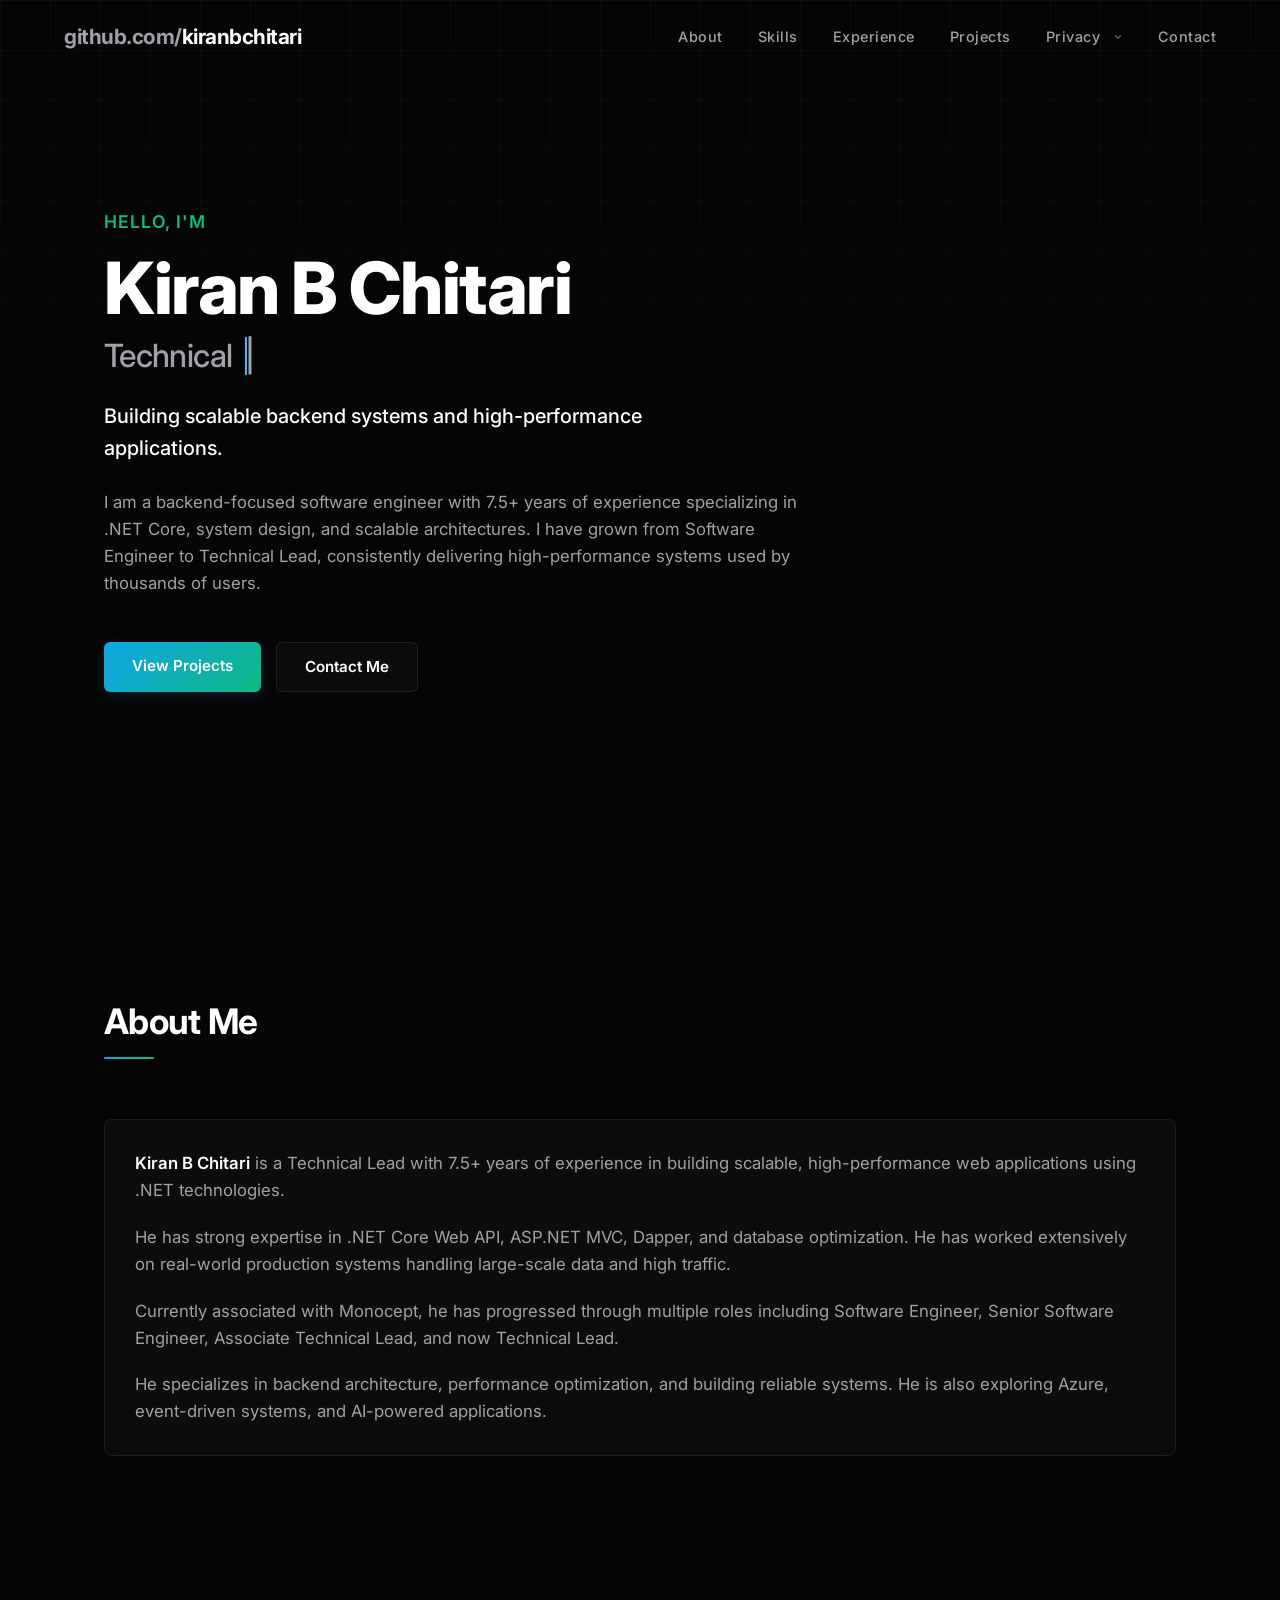
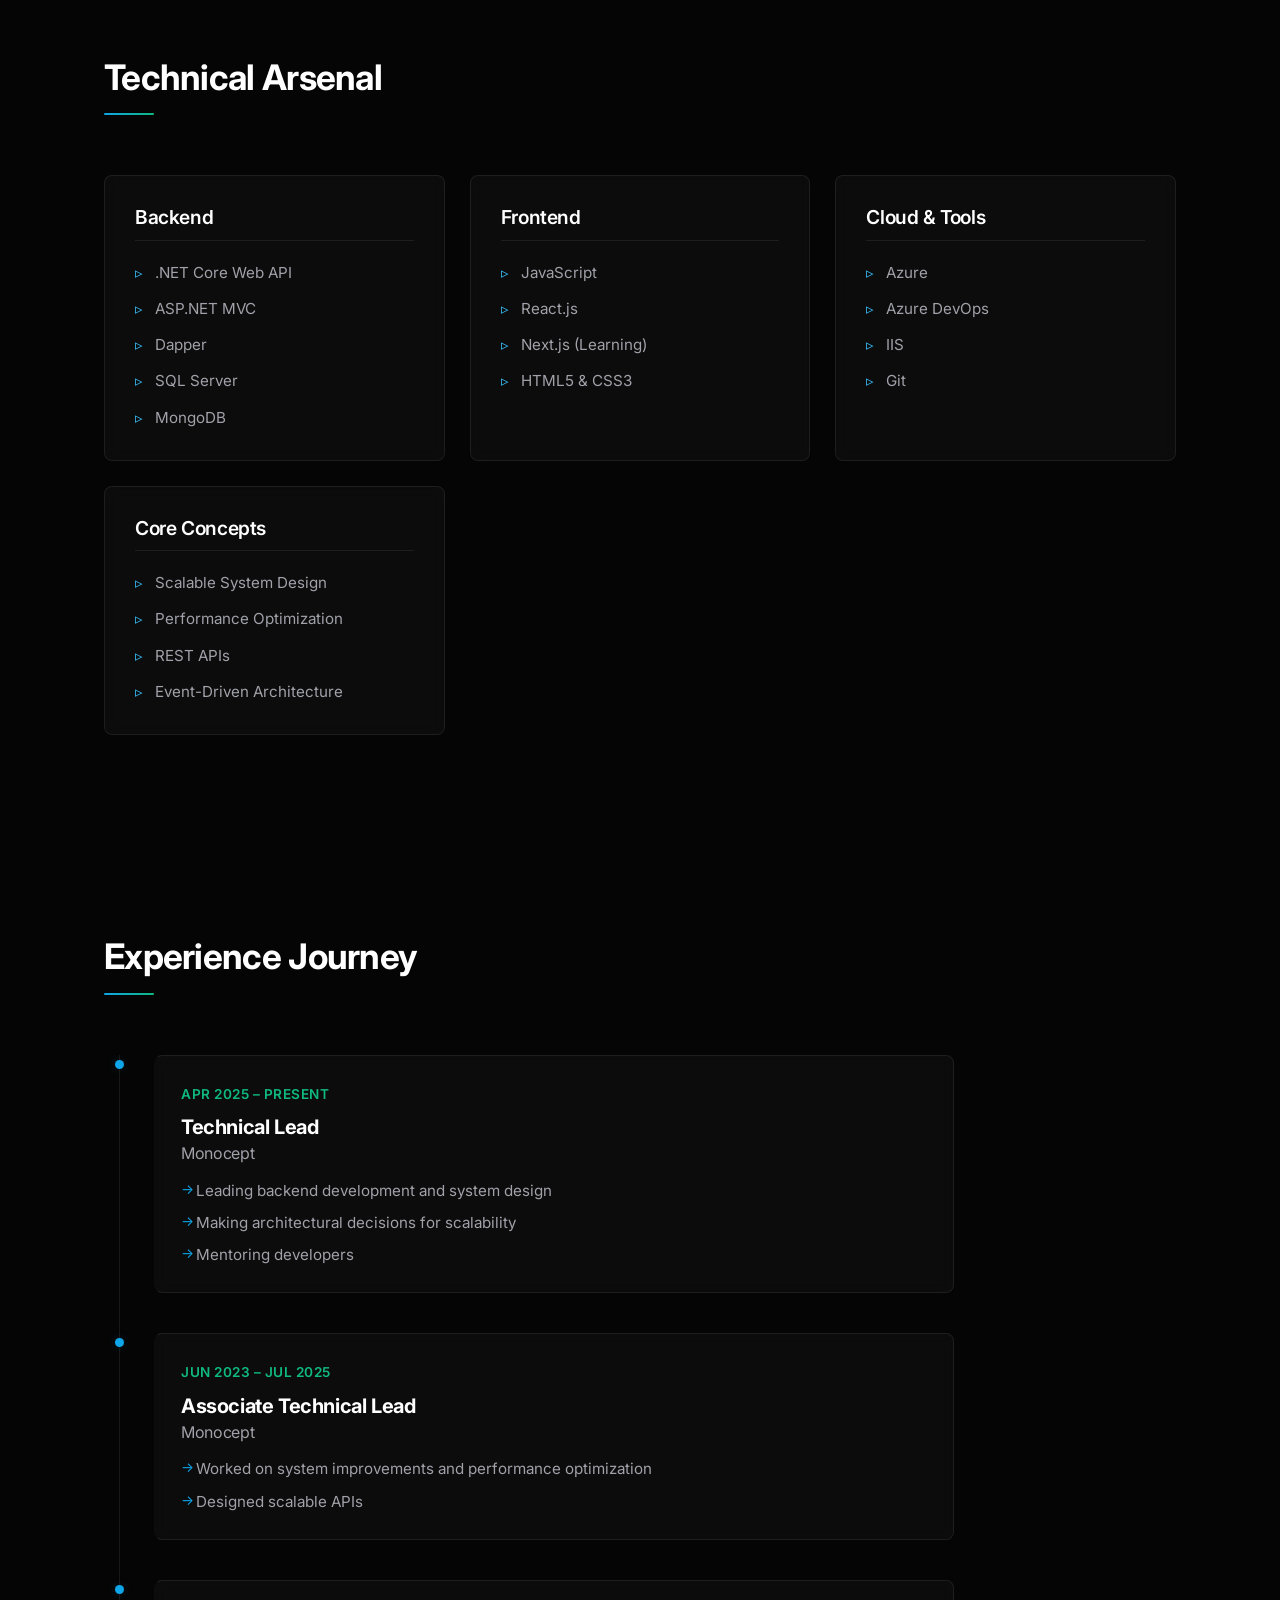
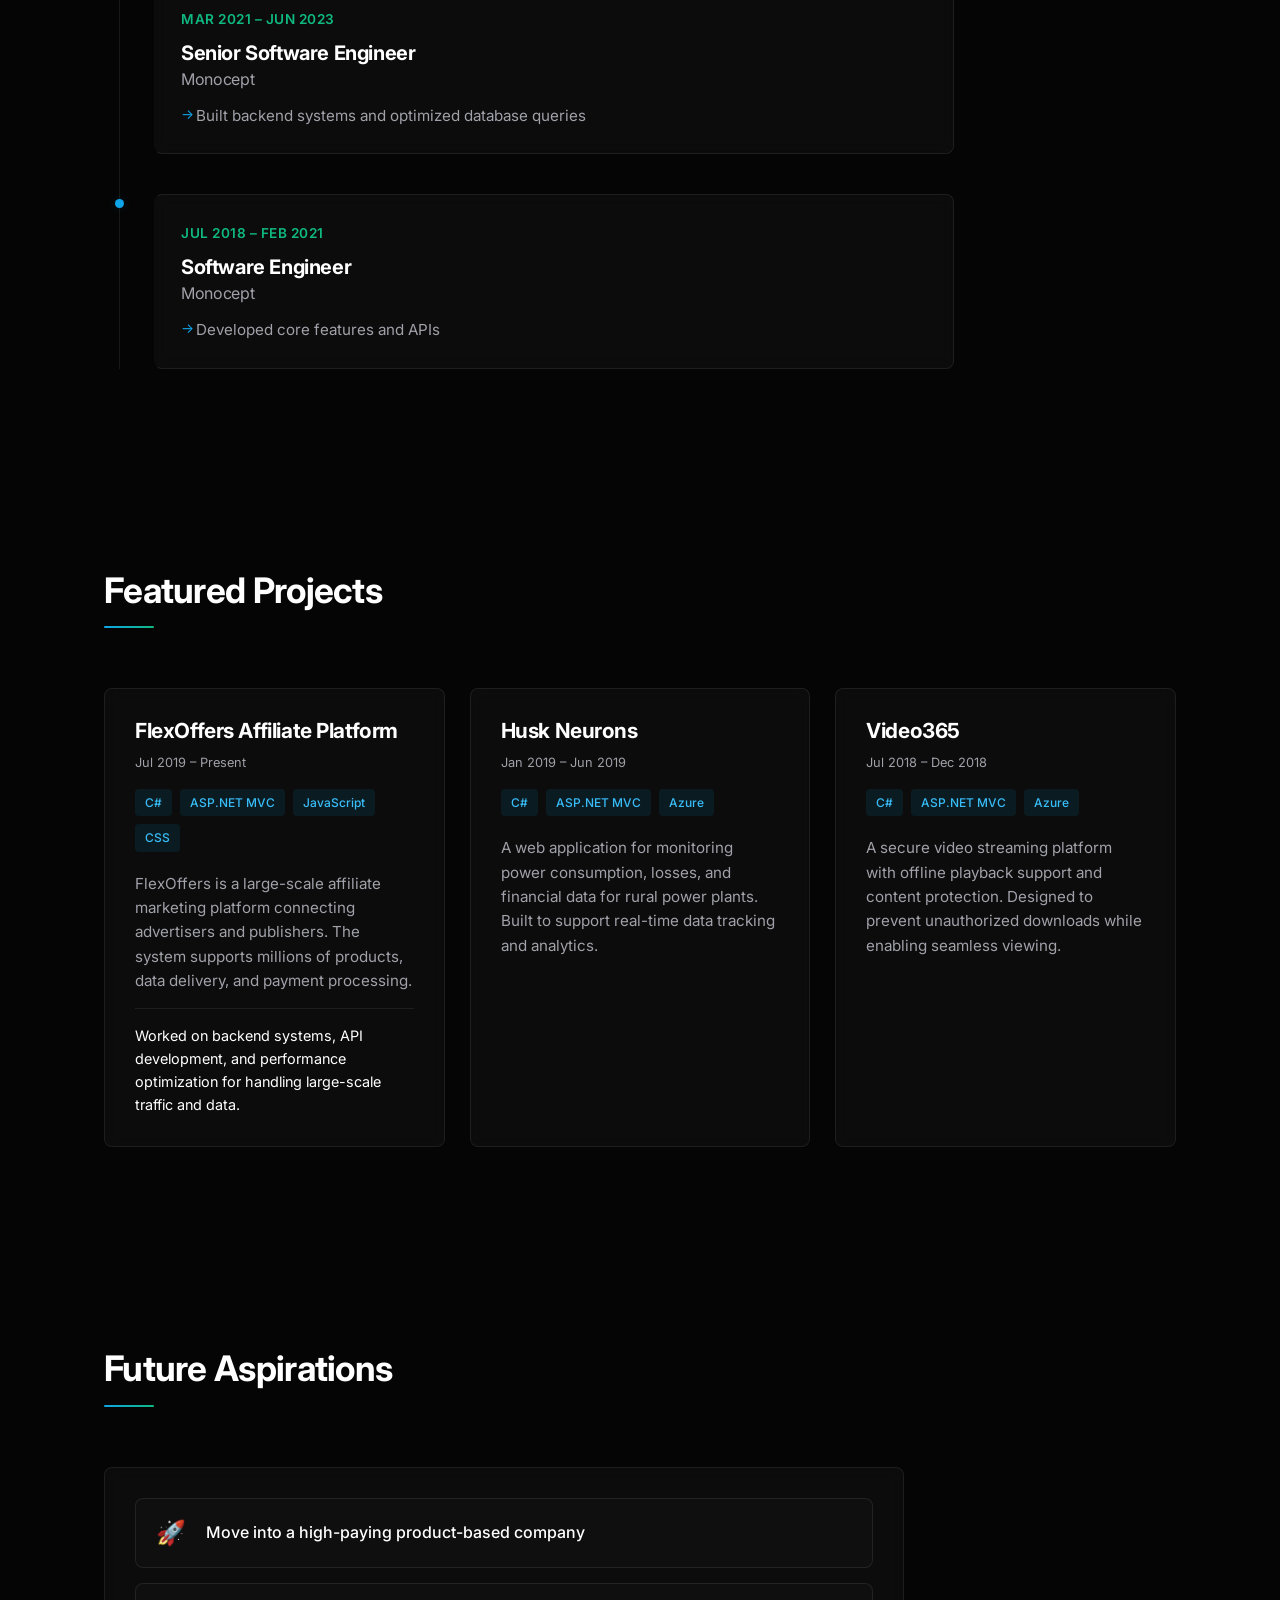
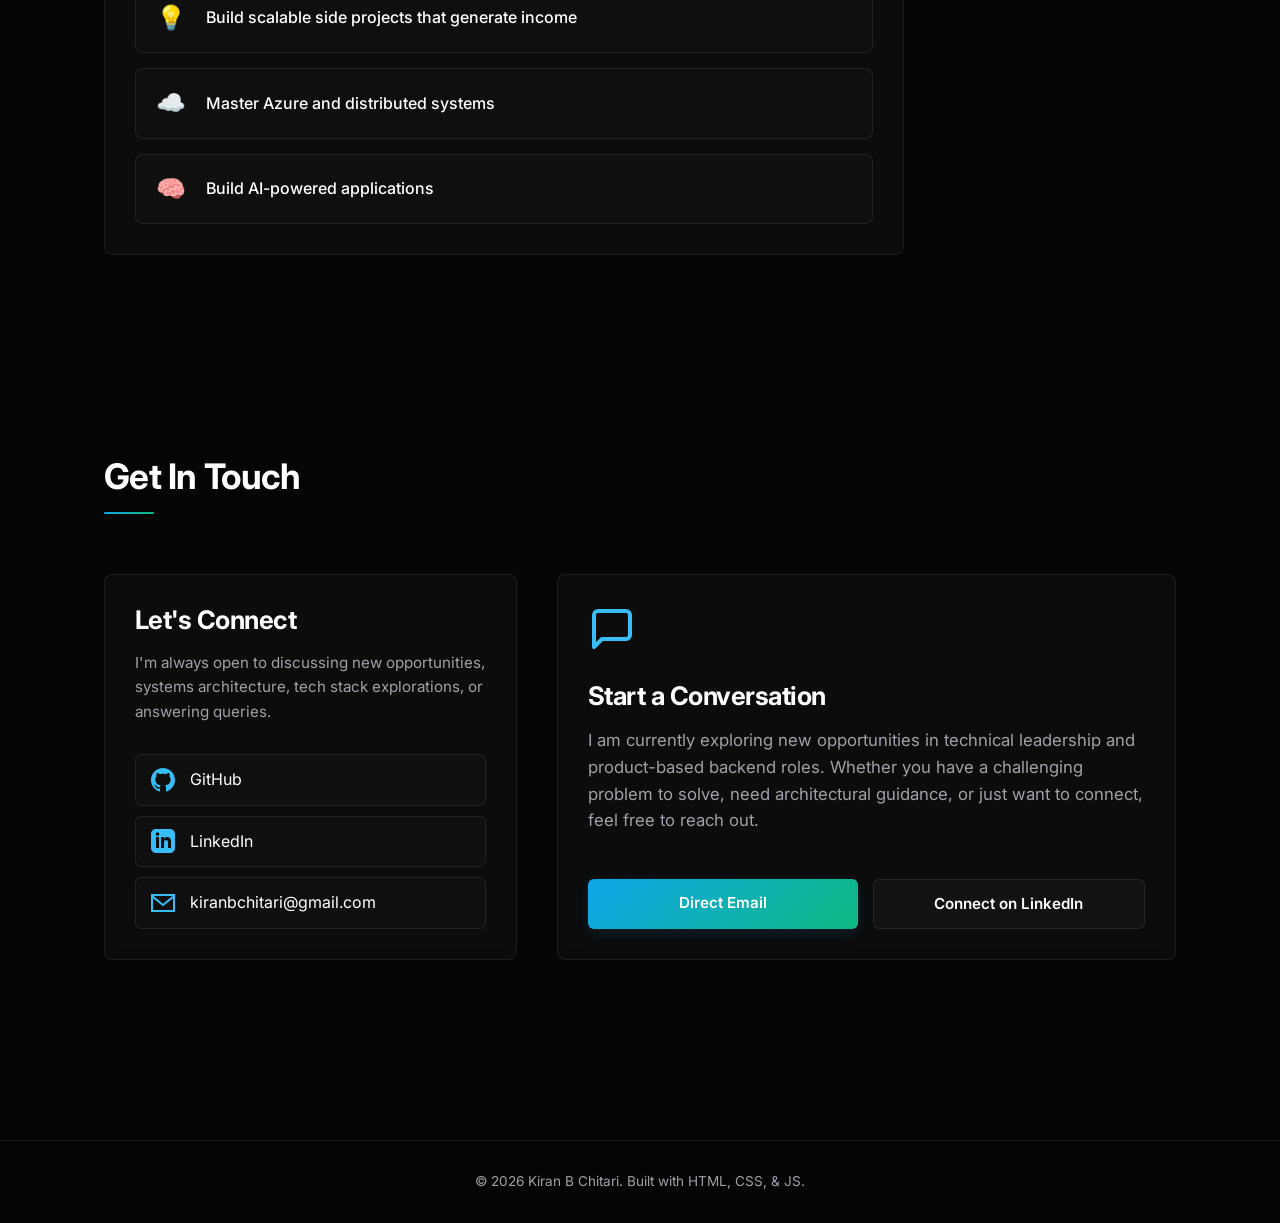
==== index.html @ c5fdee57 "Added privacy policy" ====
<!DOCTYPE html>
<html lang="en">
<head>
    <meta charset="UTF-8">
    <meta name="viewport" content="width=device-width, initial-scale=1.0">
    <meta name="google-site-verification" content="njZJ02UprIxI5Ymiq72s2wEpF8tXd9Ls8OvsTctWTGQ" />
    <title>Kiran B Chitari | Technical Lead</title>
    <meta name="description" content="Kiran B Chitari - Technical Lead & Senior .NET Backend Developer specializing in scalable systems.">
    <!-- Google Fonts -->
    <link rel="preconnect" href="https://fonts.googleapis.com">
    <link rel="preconnect" href="https://fonts.gstatic.com" crossorigin>
    <link href="https://fonts.googleapis.com/css2?family=Inter:wght@300;400;500;600;700;800&family=Poppins:wght@400;500;600;700&display=swap" rel="stylesheet">
    <!-- CSS -->
    <link rel="stylesheet" href="style.css">
</head>
<body>
    <!-- Mouse Glow -->
    <div class="cursor-glow" id="cursor-glow"></div>

    <!-- Scroll Progress Bar -->
    <div class="scroll-progress" id="scroll-progress"></div>

    <!-- Navigation -->
    <nav class="navbar" id="navbar">
        <div class="nav-content">
            <a href="https://github.com/kiranbchitari" target="_blank" rel="noopener noreferrer" class="logo">github.com/<span>kiranbchitari</span></a>
            <ul class="nav-links">
                <li><a href="#about" class="nav-link">About</a></li>
                <li><a href="#skills" class="nav-link">Skills</a></li>
                <li><a href="#experience" class="nav-link">Experience</a></li>
                <li><a href="#projects" class="nav-link">Projects</a></li>
                <li class="dropdown">
                    <a href="#" class="nav-link dropdown-toggle">Privacy 
                        <svg class="dropdown-icon" viewBox="0 0 24 24" fill="none" stroke="currentColor" stroke-width="3" stroke-linecap="round" stroke-linejoin="round">
                            <polyline points="6 9 12 15 18 9"></polyline>
                        </svg>
                    </a>
                    <ul class="dropdown-menu">
                        <li><a href="privacy/kannada-abhyasa.html" class="nav-link">Kannada Abhyasa</a></li>
                    </ul>
                </li>
                <li><a href="#contact" class="nav-link">Contact</a></li>
            </ul>
            <div class="mobile-menu-btn" id="mobile-menu-btn">
                <span></span>
                <span></span>
                <span></span>
            </div>
        </div>
    </nav>

    <main>
        <!-- Hero Section -->
        <section id="hero" class="hero section">
            
            <div class="hero-content reveal">
                <p class="greeting">Hello, I'm</p>
                <h1 class="name">Kiran B Chitari</h1>
                <h2 class="role">
                    <span class="typing-text" id="typing-text"></span><span class="cursor">|</span>
                </h2>
                <p class="tagline">Building scalable backend systems and high-performance applications.</p>
                
                <p class="intro-description">
                    I am a backend-focused software engineer with 7.5+ years of experience specializing in .NET Core, system design, and scalable architectures. I have grown from Software Engineer to Technical Lead, consistently delivering high-performance systems used by thousands of users.
                </p>

                <div class="hero-cta">
                    <a href="#projects" class="btn btn-primary">View Projects</a>
                    <a href="#contact" class="btn btn-secondary">Contact Me</a>
                </div>
            </div>
        </section>

        <!-- About Section -->
        <section id="about" class="about section">
            <div class="section-header reveal">
                <h2>About Me</h2>
                <div class="heading-line"></div>
            </div>
            
            <div class="about-content reveal-delay glass-card">
                <p>
                    <strong>Kiran B Chitari</strong> is a Technical Lead with 7.5+ years of experience in building scalable, high-performance web applications using .NET technologies.
                </p>
                <p>
                    He has strong expertise in .NET Core Web API, ASP.NET MVC, Dapper, and database optimization. He has worked extensively on real-world production systems handling large-scale data and high traffic.
                </p>
                <p>
                    Currently associated with Monocept, he has progressed through multiple roles including Software Engineer, Senior Software Engineer, Associate Technical Lead, and now Technical Lead.
                </p>
                <p>
                    He specializes in backend architecture, performance optimization, and building reliable systems. He is also exploring Azure, event-driven systems, and AI-powered applications.
                </p>
            </div>
        </section>

        <!-- Skills Section -->
        <section id="skills" class="skills section">
            <div class="section-header reveal">
                <h2>Technical Arsenal</h2>
                <div class="heading-line"></div>
            </div>

            <div class="skills-grid">
                <div class="skill-category reveal-delay glass-card">
                    <h3>Backend</h3>
                    <ul class="skill-list">
                        <li>.NET Core Web API</li>
                        <li>ASP.NET MVC</li>
                        <li>Dapper</li>
                        <li>SQL Server</li>
                        <li>MongoDB</li>
                    </ul>
                </div>

                <div class="skill-category reveal-delay glass-card" style="transition-delay: 0.1s">
                    <h3>Frontend</h3>
                    <ul class="skill-list">
                        <li>JavaScript</li>
                        <li>React.js</li>
                        <li>Next.js (Learning)</li>
                        <li>HTML5 & CSS3</li>
                    </ul>
                </div>

                <div class="skill-category reveal-delay glass-card" style="transition-delay: 0.2s">
                    <h3>Cloud & Tools</h3>
                    <ul class="skill-list">
                        <li>Azure</li>
                        <li>Azure DevOps</li>
                        <li>IIS</li>
                        <li>Git</li>
                    </ul>
                </div>

                <div class="skill-category reveal-delay glass-card" style="transition-delay: 0.3s">
                    <h3>Core Concepts</h3>
                    <ul class="skill-list">
                        <li>Scalable System Design</li>
                        <li>Performance Optimization</li>
                        <li>REST APIs</li>
                        <li>Event-Driven Architecture</li>
                    </ul>
                </div>
            </div>
        </section>

        <!-- Experience Section -->
        <section id="experience" class="experience section">
            <div class="section-header reveal">
                <h2>Experience Journey</h2>
                <div class="heading-line"></div>
            </div>

            <div class="timeline">
                <div class="timeline-item reveal">
                    <div class="timeline-dot"></div>
                    <div class="timeline-content glass-card">
                        <span class="timeline-date">Apr 2025 – Present</span>
                        <h3>Technical Lead</h3>
                        <h4>Monocept</h4>
                        <ul>
                            <li>Leading backend development and system design</li>
                            <li>Making architectural decisions for scalability</li>
                            <li>Mentoring developers</li>
                        </ul>
                    </div>
                </div>

                <div class="timeline-item reveal">
                    <div class="timeline-dot"></div>
                    <div class="timeline-content glass-card">
                        <span class="timeline-date">Jun 2023 – Jul 2025</span>
                        <h3>Associate Technical Lead</h3>
                        <h4>Monocept</h4>
                        <ul>
                            <li>Worked on system improvements and performance optimization</li>
                            <li>Designed scalable APIs</li>
                        </ul>
                    </div>
                </div>

                <div class="timeline-item reveal">
                    <div class="timeline-dot"></div>
                    <div class="timeline-content glass-card">
                        <span class="timeline-date">Mar 2021 – Jun 2023</span>
                        <h3>Senior Software Engineer</h3>
                        <h4>Monocept</h4>
                        <ul>
                            <li>Built backend systems and optimized database queries</li>
                        </ul>
                    </div>
                </div>

                <div class="timeline-item reveal">
                    <div class="timeline-dot"></div>
                    <div class="timeline-content glass-card">
                        <span class="timeline-date">Jul 2018 – Feb 2021</span>
                        <h3>Software Engineer</h3>
                        <h4>Monocept</h4>
                        <ul>
                            <li>Developed core features and APIs</li>
                        </ul>
                    </div>
                </div>
            </div>
        </section>

        <!-- Projects Section -->
        <section id="projects" class="projects section">
            <div class="section-header reveal">
                <h2>Featured Projects</h2>
                <div class="heading-line"></div>
            </div>

            <div class="projects-grid">
                <div class="project-card reveal tilt-card glass-card">
                    <div class="project-content">
                        <div class="project-header">
                            <h3>FlexOffers Affiliate Platform</h3>
                            <span class="project-duration">Jul 2019 – Present</span>
                        </div>
                        <div class="project-tech">
                            <span>C#</span>
                            <span>ASP.NET MVC</span>
                            <span>JavaScript</span>
                            <span>CSS</span>
                        </div>
                        <p class="project-desc">
                            FlexOffers is a large-scale affiliate marketing platform connecting advertisers and publishers. The system supports millions of products, data delivery, and payment processing.
                        </p>
                        <p class="project-impact">
                            Worked on backend systems, API development, and performance optimization for handling large-scale traffic and data.
                        </p>
                    </div>
                </div>

                <div class="project-card reveal tilt-card glass-card" style="transition-delay: 0.1s">
                    <div class="project-content">
                        <div class="project-header">
                            <h3>Husk Neurons</h3>
                            <span class="project-duration">Jan 2019 – Jun 2019</span>
                        </div>
                        <div class="project-tech">
                            <span>C#</span>
                            <span>ASP.NET MVC</span>
                            <span>Azure</span>
                        </div>
                        <p class="project-desc">
                            A web application for monitoring power consumption, losses, and financial data for rural power plants. Built to support real-time data tracking and analytics.
                        </p>
                    </div>
                </div>

                <div class="project-card reveal tilt-card glass-card" style="transition-delay: 0.2s">
                    <div class="project-content">
                        <div class="project-header">
                            <h3>Video365</h3>
                            <span class="project-duration">Jul 2018 – Dec 2018</span>
                        </div>
                        <div class="project-tech">
                            <span>C#</span>
                            <span>ASP.NET MVC</span>
                            <span>Azure</span>
                        </div>
                        <p class="project-desc">
                            A secure video streaming platform with offline playback support and content protection. Designed to prevent unauthorized downloads while enabling seamless viewing.
                        </p>
                    </div>
                </div>
            </div>
        </section>

        <!-- Goals Section -->
        <section id="goals" class="goals section">
            <div class="section-header reveal">
                <h2>Future Aspirations</h2>
                <div class="heading-line"></div>
            </div>
            
            <div class="goals-content glass-card reveal">
                <ul class="goals-list">
                    <li>
                        <span class="goal-icon">🚀</span>
                        <p>Move into a high-paying product-based company</p>
                    </li>
                    <li>
                        <span class="goal-icon">💡</span>
                        <p>Build scalable side projects that generate income</p>
                    </li>
                    <li>
                        <span class="goal-icon">☁️</span>
                        <p>Master Azure and distributed systems</p>
                    </li>
                    <li>
                        <span class="goal-icon">🧠</span>
                        <p>Build AI-powered applications</p>
                    </li>
                </ul>
            </div>
        </section>

        <!-- Contact Section -->
        <section id="contact" class="contact section">
            <div class="section-header reveal">
                <h2>Get In Touch</h2>
                <div class="heading-line"></div>
            </div>

            <div class="contact-container reveal">
                <div class="contact-info glass-card">
                    <h3>Let's Connect</h3>
                    <p>I'm always open to discussing new opportunities, systems architecture, tech stack explorations, or answering queries.</p>
                    
                    <div class="social-links">
                        <a href="https://github.com/kiranbchitari" target="_blank" rel="noopener noreferrer" class="social-item">
                            <svg viewBox="0 0 24 24" fill="currentColor" width="24" height="24"><path d="M12 0c-6.626 0-12 5.373-12 12 0 5.302 3.438 9.8 8.207 11.387.599.111.793-.261.793-.577v-2.234c-3.338.726-4.033-1.416-4.033-1.416-.546-1.387-1.333-1.756-1.333-1.756-1.089-.745.083-.729.083-.729 1.205.084 1.839 1.237 1.839 1.237 1.07 1.834 2.807 1.304 3.492.997.107-.775.418-1.305.762-1.604-2.665-.305-5.467-1.334-5.467-5.931 0-1.311.469-2.381 1.236-3.221-.124-.303-.535-1.524.117-3.176 0 0 1.008-.322 3.301 1.23.957-.266 1.983-.399 3.003-.404 1.02.005 2.047.138 3.006.404 2.291-1.552 3.297-1.23 3.297-1.23.653 1.653.242 2.874.118 3.176.77.84 1.235 1.911 1.235 3.221 0 4.609-2.807 5.624-5.479 5.921.43.372.823 1.102.823 2.222v3.293c0 .319.192.694.801.576 4.765-1.589 8.199-6.086 8.199-11.386 0-6.627-5.373-12-12-12z"/></svg>
                            <span>GitHub</span>
                        </a>
                        <a href="https://www.linkedin.com/in/kiranbchitari/" target="_blank" rel="noopener noreferrer" class="social-item">
                            <svg viewBox="0 0 24 24" fill="currentColor" width="24" height="24"><path d="M19 0h-14c-2.761 0-5 2.239-5 5v14c0 2.761 2.239 5 5 5h14c2.762 0 5-2.239 5-5v-14c0-2.761-2.238-5-5-5zm-11 19h-3v-11h3v11zm-1.5-12.268c-.966 0-1.75-.79-1.75-1.764s.784-1.764 1.75-1.764 1.75.79 1.75 1.764-.783 1.764-1.75 1.764zm13.5 12.268h-3v-5.604c0-3.368-4-3.113-4 0v5.604h-3v-11h3v1.765c1.396-2.586 7-2.777 7 2.476v6.759z"/></svg>
                            <span>LinkedIn</span>
                        </a>
                        <a href="mailto:kiranbchitari@gmail.com" class="social-item">
                            <svg viewBox="0 0 24 24" fill="currentColor" width="24" height="24"><path d="M0 3v18h24v-18h-24zm21.518 2l-9.518 7.713-9.518-7.713h19.036zm-19.518 14v-11.817l10 8.104 10-8.104v11.817h-20z"/></svg>
                            <span>kiranbchitari@gmail.com</span>
                        </a>
                    </div>
                </div>

                <div class="contact-promo glass-card">
                    <div class="promo-icon">
                        <svg viewBox="0 0 24 24" fill="none" stroke="currentColor" stroke-width="2" stroke-linecap="round" stroke-linejoin="round" width="48" height="48" style="color: var(--text-accent);"><path d="M21 15a2 2 0 0 1-2 2H7l-4 4V5a2 2 0 0 1 2-2h14a2 2 0 0 1 2 2z"></path></svg>
                    </div>
                    <h3>Start a Conversation</h3>
                    <p>I am currently exploring new opportunities in technical leadership and product-based backend roles. Whether you have a challenging problem to solve, need architectural guidance, or just want to connect, feel free to reach out.</p>
                    <div class="promo-actions">
                        <a href="mailto:kiranbchitari@gmail.com" class="btn btn-primary">Direct Email</a>
                        <a href="https://www.linkedin.com/in/kiranbchitari/" target="_blank" rel="noopener noreferrer" class="btn btn-secondary">Connect on LinkedIn</a>
                    </div>
                </div>
            </div>
        </section>
    </main>

    <footer>
        <div class="footer-content">
            <p>&copy; 2026 Kiran B Chitari. Built with HTML, CSS, & JS.</p>
        </div>
    </footer>

    <!-- Scripts -->
    <script src="script.js"></script>
</body>
</html>
---- style.css ----
/* ===== CSS Variables & Fonts ===== */
:root {
    /* Sleek Tech Palette */
    --bg-dark: #050505;
    --bg-card: rgba(18, 18, 18, 0.6);
    --border-glass: rgba(255, 255, 255, 0.08);
    
    --text-primary: #ffffff;
    --text-secondary: #a1a1aa;
    --text-accent: #38bdf8; /* Sky Blue */

    --theme-cyan: #0ea5e9;
    --theme-emerald: #10b981;
    --theme-glow: rgba(14, 165, 233, 0.15);
    
    --gradient-primary: linear-gradient(135deg, var(--theme-cyan), var(--theme-emerald));
    --gradient-hover: linear-gradient(135deg, #0284c7, #059669);
    
    --transition-smooth: all 0.3s cubic-bezier(0.4, 0, 0.2, 1);
    
    --font-heading: 'Inter', sans-serif;
    --font-body: 'Inter', sans-serif;
}

/* ===== Resets & Base Styles ===== */
* {
    margin: 0;
    padding: 0;
    box-sizing: border-box;
}

html {
    scroll-behavior: smooth;
}

body {
    font-family: var(--font-body);
    background-color: var(--bg-dark);
    color: var(--text-primary);
    line-height: 1.6;
    overflow-x: hidden;
    position: relative;
}

::selection {
    background-color: rgba(14, 165, 233, 0.4);
    color: white;
}

/* Background Grid Pattern */
body::before {
    content: '';
    position: fixed;
    top: 0;
    left: 0;
    width: 100%;
    height: 100%;
    background-image: 
        linear-gradient(rgba(255, 255, 255, 0.03) 1px, transparent 1px),
        linear-gradient(90deg, rgba(255, 255, 255, 0.03) 1px, transparent 1px);
    background-size: 50px 50px;
    z-index: -1;
    pointer-events: none;
    -webkit-mask-image: linear-gradient(to bottom, black 0%, transparent 80%);
    mask-image: linear-gradient(to bottom, black 0%, transparent 80%);
}

/* Mouse Glow Effect */
.cursor-glow {
    position: fixed;
    top: 0;
    left: 0;
    width: 600px;
    height: 600px;
    border-radius: 50%;
    background: radial-gradient(circle, rgba(56, 189, 248, 0.1) 0%, rgba(139, 92, 246, 0.1) 30%, transparent 60%);
    pointer-events: none;
    z-index: 99; /* Below navbar (100) but above content to give it a neat tint */
    filter: blur(50px);
    opacity: 0;
    transition: opacity 0.5s ease;
    will-change: transform, opacity;
}

/* ===== Typography ===== */
h1, h2, h3, h4, h5, h6 {
    font-family: var(--font-heading);
    color: var(--text-primary);
    line-height: 1.2;
    letter-spacing: -0.02em;
}

p {
    color: var(--text-secondary);
}

a {
    text-decoration: none;
    color: inherit;
    transition: var(--transition-smooth);
}

/* ===== Layout Utilities ===== */
.section {
    padding: 100px 5%;
    max-width: 1200px;
    margin: 0 auto;
}

/* ===== Components ===== */

/* Scroll Progress Bar */
.scroll-progress {
    position: fixed;
    top: 0;
    left: 0;
    height: 2px;
    background: var(--gradient-primary);
    z-index: 1000;
    width: 0%;
    box-shadow: 0 0 10px var(--theme-cyan);
    transition: width 0.1s ease;
}

/* Navbar */
.navbar {
    position: fixed;
    top: 0;
    width: 100%;
    padding: 20px 5%;
    z-index: 100;
    transition: var(--transition-smooth);
    background: transparent;
}

.navbar.scrolled {
    background: rgba(5, 5, 5, 0.85);
    backdrop-filter: blur(12px);
    -webkit-backdrop-filter: blur(12px);
    border-bottom: 1px solid var(--border-glass);
    padding: 15px 5%;
}

.nav-content {
    max-width: 1200px;
    margin: 0 auto;
    display: flex;
    justify-content: space-between;
    align-items: center;
}

.logo {
    font-family: var(--font-heading);
    font-size: 1.3rem;
    font-weight: 700;
    color: var(--text-secondary);
    letter-spacing: -0.5px;
    transition: var(--transition-smooth);
}

.logo:hover {
    color: var(--text-primary);
}

.logo span {
    color: var(--text-primary);
}

.nav-links {
    display: flex;
    gap: 35px;
    list-style: none;
}

.nav-link {
    font-size: 0.9rem;
    font-weight: 500;
    color: var(--text-secondary);
    position: relative;
    letter-spacing: 0.5px;
}

.nav-link:hover, .nav-link.active {
    color: var(--text-primary);
}

/* Minimalist Nav Indicator */
.nav-link::after {
    content: '';
    position: absolute;
    bottom: -6px;
    left: 50%;
    width: 0;
    height: 2px;
    background: var(--gradient-primary);
    transition: var(--transition-smooth);
    border-radius: 2px;
    transform: translateX(-50%);
}

.nav-link:hover::after, .nav-link.active::after {
    width: 100%;
}

/* Dropdown styles */
.dropdown {
    position: relative;
    display: flex;
    align-items: center;
}

.dropdown-menu {
    position: absolute;
    top: 100%;
    left: 0;
    min-width: 200px;
    margin-top: 15px;
    padding: 15px 0;
    list-style: none;
    opacity: 0;
    visibility: hidden;
    transform: translateY(10px);
    transition: var(--transition-smooth);
    z-index: 1000;
    background: rgba(18, 18, 18, 0.95);
    backdrop-filter: blur(12px);
    -webkit-backdrop-filter: blur(12px);
    border: 1px solid var(--border-glass);
    border-radius: 8px;
    box-shadow: 0 10px 30px rgba(0,0,0,0.5);
}

/* Arrow indicator for dropdown menu */
.dropdown-menu::before {
    content: '';
    position: absolute;
    top: -6px;
    left: 30px;
    width: 10px;
    height: 10px;
    background: #121212;
    border-left: 1px solid var(--border-glass);
    border-top: 1px solid var(--border-glass);
    transform: rotate(45deg);
}

.dropdown-menu li {
    width: 100%;
}

.dropdown-menu .nav-link {
    display: block;
    padding: 10px 25px;
    font-size: 0.85rem;
    white-space: nowrap;
}

.dropdown-menu .nav-link::after {
    display: none; /* Hide the sliding indicator in dropdown items */
}

.dropdown-menu .nav-link:hover {
    color: var(--text-accent);
    background: rgba(255,255,255,0.03);
}

/* Show dropdown on hover (Desktop) */
@media (min-width: 769px) {
    .dropdown:hover > .dropdown-menu {
        opacity: 1;
        visibility: visible;
        transform: translateY(0);
    }
}

.dropdown-icon {
    margin-left: 8px;
    width: 10px;
    height: 10px;
    transition: transform 0.3s ease;
    opacity: 0.6;
}

.dropdown:hover .dropdown-icon {
    opacity: 1;
}

.dropdown.active .dropdown-icon {
    transform: rotate(180deg);
}

/* Mobile Menu Button */
.mobile-menu-btn {
    display: none;
    flex-direction: column;
    gap: 6px;
    cursor: pointer;
    z-index: 101;
}

.mobile-menu-btn span {
    width: 26px;
    height: 2px;
    background-color: var(--text-primary);
    transition: var(--transition-smooth);
}

/* Sharp Glass Card - More 'Tech' less 'Aura/Purple' */
.glass-card {
    background: var(--bg-card);
    backdrop-filter: blur(8px); /* less blur for sharper look */
    -webkit-backdrop-filter: blur(8px);
    border: 1px solid var(--border-glass);
    border-radius: 8px; /* Sharper corners */
    padding: 30px;
    transition: var(--transition-smooth);
}

.glass-card:hover {
    border-color: rgba(255, 255, 255, 0.15);
    background: rgba(25, 25, 25, 0.7);
    transform: translateY(-3px);
}

/* Buttons */
.btn {
    display: inline-block;
    padding: 12px 28px;
    border-radius: 6px; /* sharper corners */
    font-family: var(--font-heading);
    font-weight: 600;
    font-size: 0.95rem;
    cursor: pointer;
    text-align: center;
    transition: var(--transition-smooth);
}

.btn-primary {
    background: var(--gradient-primary);
    color: white;
    border: none;
    box-shadow: 0 4px 15px var(--theme-glow);
}

.btn-primary:hover {
    background: var(--gradient-hover);
    box-shadow: 0 6px 20px rgba(14, 165, 233, 0.3);
    transform: translateY(-2px);
}

.btn-secondary {
    background: rgba(255,255,255,0.03);
    color: var(--text-primary);
    border: 1px solid var(--border-glass);
}

.btn-secondary:hover {
    border-color: var(--text-accent);
    background: rgba(14, 165, 233, 0.05);
    transform: translateY(-2px);
}

/* Section Headers */
.section-header {
    margin-bottom: 60px;
    text-align: left; /* left align for a more structured tech docs feel */
}

.section-header h2 {
    font-size: 2.2rem;
    margin-bottom: 15px;
    color: var(--text-primary);
    font-weight: 700;
}

.section-header h2 span {
    color: var(--text-accent);
}

.heading-line {
    height: 2px;
    width: 50px;
    background: var(--gradient-primary);
    border-radius: 2px;
}

/* ===== Sections ===== */

/* Hero */
.hero {
    min-height: 100vh;
    display: flex;
    align-items: center;
    position: relative;
    padding-top: 100px;
}

.hero-content {
    max-width: 800px;
}

.greeting {
    color: var(--theme-emerald);
    font-family: var(--font-body);
    font-weight: 600;
    font-size: 1.1rem;
    margin-bottom: 12px;
    letter-spacing: 1px;
    text-transform: uppercase;
}

.name {
    font-size: 4.5rem;
    font-weight: 800;
    margin-bottom: 10px;
    line-height: 1.1;
    color: var(--text-primary);
}

.role {
    font-size: 2rem;
    color: var(--text-secondary);
    margin-bottom: 25px;
    font-weight: 500;
}

.cursor {
    display: inline-block;
    width: 2px;
    background-color: var(--text-accent);
    animation: blink 1s infinite;
    margin-left: 5px;
}

@keyframes blink {
    0%, 100% { opacity: 1; }
    50% { opacity: 0; }
}

.tagline {
    font-size: 1.25rem;
    color: var(--text-primary);
    margin-bottom: 25px;
    max-width: 650px;
    font-weight: 500;
}

.intro-description {
    font-size: 1.05rem;
    margin-bottom: 45px;
    max-width: 700px;
    color: var(--text-secondary);
}

.hero-cta {
    display: flex;
    gap: 15px;
}

/* About */
.about-content {
    display: flex;
    flex-direction: column;
    gap: 20px;
    font-size: 1.05rem;
}

.about-content strong {
    color: var(--text-primary);
    font-weight: 600;
}

/* Skills */
.skills-grid {
    display: grid;
    grid-template-columns: repeat(auto-fit, minmax(250px, 1fr));
    gap: 25px;
}

.skill-category h3 {
    font-size: 1.2rem;
    margin-bottom: 20px;
    color: var(--text-primary);
    border-bottom: 1px solid var(--border-glass);
    padding-bottom: 10px;
    font-weight: 600;
}

.skill-list {
    list-style: none;
    display: flex;
    flex-direction: column;
    gap: 12px;
}

.skill-list li {
    color: var(--text-secondary);
    position: relative;
    padding-left: 20px;
    font-size: 0.95rem;
}

.skill-list li::before {
    content: '▹';
    position: absolute;
    left: 0;
    top: 0;
    color: var(--text-accent);
}

/* Experience Timeline */
.timeline {
    position: relative;
    max-width: 850px;
}

.timeline::before {
    content: '';
    position: absolute;
    left: 15px;
    top: 0;
    height: 100%;
    width: 1px; /* Thinner line */
    background: var(--border-glass);
}

.timeline-item {
    position: relative;
    padding-left: 50px;
    margin-bottom: 40px;
}

.timeline-item:last-child {
    margin-bottom: 0;
}

.timeline-dot {
    position: absolute;
    left: 11px;
    top: 5px;
    width: 9px; /* Smaller, sharper dots */
    height: 9px;
    border-radius: 50%;
    background: var(--theme-cyan);
    box-shadow: 0 0 10px var(--theme-glow);
    z-index: 1;
}

.timeline-content {
    padding: 25px;
    border-left: 2px solid transparent;
}

.timeline-item:hover .timeline-content {
    border-left-color: var(--theme-emerald);
}

.timeline-date {
    display: inline-block;
    color: var(--theme-emerald);
    font-family: var(--font-heading);
    font-size: 0.85rem;
    font-weight: 600;
    margin-bottom: 10px;
    letter-spacing: 0.5px;
    text-transform: uppercase;
}

.timeline-content h3 {
    font-size: 1.25rem;
    margin-bottom: 5px;
    color: var(--text-primary);
}

.timeline-content h4 {
    color: var(--text-secondary);
    font-weight: 400;
    margin-bottom: 15px;
    font-size: 1rem;
}

.timeline-content ul {
    list-style: none;
    display: flex;
    flex-direction: column;
    gap: 8px;
}

.timeline-content li {
    position: relative;
    padding-left: 15px;
    font-size: 0.95rem;
    color: var(--text-secondary);
}

.timeline-content li::before {
    content: '→';
    position: absolute;
    left: 0;
    color: var(--theme-cyan);
    font-size: 0.9em;
}

/* Projects */
.projects-grid {
    display: grid;
    grid-template-columns: repeat(auto-fit, minmax(320px, 1fr));
    gap: 25px;
}

.project-card {
    height: 100%;
    display: flex;
    flex-direction: column;
}

.project-content {
    display: flex;
    flex-direction: column;
    height: 100%;
}

.project-header {
    margin-bottom: 15px;
}

.project-header h3 {
    font-size: 1.3rem;
    margin-bottom: 5px;
    color: var(--text-primary);
}

.project-duration {
    font-size: 0.8rem;
    color: var(--text-secondary);
    font-family: var(--font-heading);
}

.project-tech {
    display: flex;
    flex-wrap: wrap;
    gap: 8px;
    margin-bottom: 20px;
}

.project-tech span {
    font-size: 0.75rem;
    font-family: var(--font-heading);
    background: rgba(14, 165, 233, 0.1);
    padding: 4px 10px;
    border-radius: 4px; /* sharp */
    color: var(--text-accent);
    font-weight: 500;
}

.project-desc {
    margin-bottom: 15px;
    flex-grow: 1;
    font-size: 0.95rem;
}

.project-impact {
    font-size: 0.9rem;
    color: var(--text-primary);
    border-top: 1px solid var(--border-glass);
    padding-top: 15px;
}

/* Tilt Effect Class */
.tilt-card {
    transform-style: preserve-3d;
    transform: perspective(1000px);
}

/* Goals */
.goals-content {
    max-width: 800px;
}

.goals-list {
    list-style: none;
    display: flex;
    flex-direction: column;
    gap: 15px;
}

.goals-list li {
    display: flex;
    align-items: center;
    gap: 20px;
    padding: 15px 20px;
    background: rgba(255, 255, 255, 0.02);
    border-radius: 8px;
    border: 1px solid var(--border-glass);
    transition: var(--transition-smooth);
}

.goals-list li:hover {
    border-color: rgba(255,255,255,0.15);
    background: rgba(255, 255, 255, 0.04);
}

.goal-icon {
    font-size: 1.5rem;
    display: flex;
    align-items: center;
    justify-content: center;
}

.goals-list p {
    color: var(--text-primary);
    font-weight: 500;
    font-size: 1rem;
}

/* Contact */
.contact-container {
    display: grid;
    grid-template-columns: 1fr 1.5fr;
    gap: 40px;
}

.contact-info h3 {
    font-size: 1.6rem;
    margin-bottom: 15px;
    color: var(--text-primary);
}

.contact-info p {
    margin-bottom: 30px;
    font-size: 0.95rem;
}

.social-links {
    display: flex;
    flex-direction: column;
    gap: 10px;
}

.social-item {
    display: flex;
    align-items: center;
    gap: 15px;
    padding: 12px 15px;
    background: rgba(255, 255, 255, 0.02);
    border-radius: 6px;
    transition: var(--transition-smooth);
    border: 1px solid var(--border-glass);
}

a.social-item:hover {
    background: rgba(255, 255, 255, 0.05);
    border-color: rgba(255,255,255,0.2);
    color: var(--text-primary);
}

.social-item svg {
    color: var(--text-accent);
}

/* Promo Card styling (moved from inline) */
.contact-promo {
    display: flex;
    flex-direction: column;
    justify-content: center;
}

.promo-icon {
    margin-bottom: 20px;
}

.contact-promo h3 {
    font-size: 1.6rem;
    margin-bottom: 15px;
    color: var(--text-primary);
}

.contact-promo p {
    margin-bottom: 30px;
    font-size: 1.05rem;
    color: var(--text-secondary);
}

.promo-actions {
    display: flex;
    gap: 15px;
    flex-wrap: wrap;
    margin-top: auto;
}

.promo-actions .btn {
    flex: 1;
    min-width: 200px;
}

/* Footer */
footer {
    text-align: center;
    padding: 30px 5%;
    border-top: 1px solid var(--border-glass);
    margin-top: 80px;
}

footer p {
    font-size: 0.85rem;
    color: var(--text-secondary);
}

/* ===== Animations (Scroll Reveal) ===== */
.reveal {
    opacity: 0;
    transform: translateY(20px);
    transition: all 0.6s cubic-bezier(0.5, 0, 0, 1);
}

.reveal.active {
    opacity: 1;
    transform: translateY(0);
}

/* ===== Responsive Design ===== */
@media (max-width: 992px) {
    .contact-container {
        grid-template-columns: 1fr;
    }
    
    .name {
        font-size: 3.5rem;
    }
}

@media (max-width: 768px) {
    .section {
        padding: 80px 5%;
    }

    .name {
        font-size: 2.8rem;
    }

    .role {
        font-size: 1.5rem;
    }

    .hero-cta {
        flex-direction: column;
    }

    .btn {
        width: 100%;
    }

    /* Mobile Menu */
    .mobile-menu-btn {
        display: flex;
    }

    .nav-links {
        position: absolute;
        top: 100%;
        left: 0;
        width: 100%;
        background: rgba(5, 5, 5, 0.98);
        backdrop-filter: blur(16px);
        flex-direction: column;
        align-items: center;
        padding: 30px 0;
        gap: 25px;
        clip-path: circle(0% at top right);
        transition: all 0.4s ease-in-out;
        border-bottom: 1px solid var(--border-glass);
    }

    .nav-links.active {
        clip-path: circle(150% at top right);
    }

    /* Mobile Dropdown adjustment */
    .dropdown {
        flex-direction: column;
        width: 100%;
    }

    .dropdown-menu {
        position: static;
        opacity: 1;
        visibility: visible;
        transform: none;
        background: transparent;
        border: none;
        box-shadow: none;
        padding: 0;
        max-height: 0;
        overflow: hidden;
        transition: all 0.3s ease-in-out;
        margin-top: 0;
        width: 100%;
        display: flex;
        flex-direction: column;
        align-items: center;
        border-radius: 0;
    }

    .dropdown.active .dropdown-menu {
        max-height: 500px;
        margin-top: 15px;
        padding-bottom: 10px;
    }

    .dropdown-menu::before {
        display: none;
    }

    .dropdown-menu li .nav-link {
        font-size: 0.9rem;
        padding: 5px 0;
        color: var(--text-secondary);
    }
    
    .dropdown-icon {
        margin-left: 10px;
        width: 12px;
        height: 12px;
    }
    
    .mobile-menu-btn.active span:nth-child(1) {
        transform: translateY(8px) rotate(45deg);
    }
    .mobile-menu-btn.active span:nth-child(2) {
        opacity: 0;
    }
    .mobile-menu-btn.active span:nth-child(3) {
        transform: translateY(-8px) rotate(-45deg);
    }
}

@media (max-width: 480px) {
    .name {
        font-size: 2.2rem;
    }
    
    .section-header h2 {
        font-size: 1.8rem;
    }
    
    .timeline {
        padding-left: 10px;
    }
    
    .timeline::before {
        left: 5px;
    }
    
    .timeline-dot {
        left: 0;
    }
    
    .timeline-item {
        padding-left: 25px;
    }
}
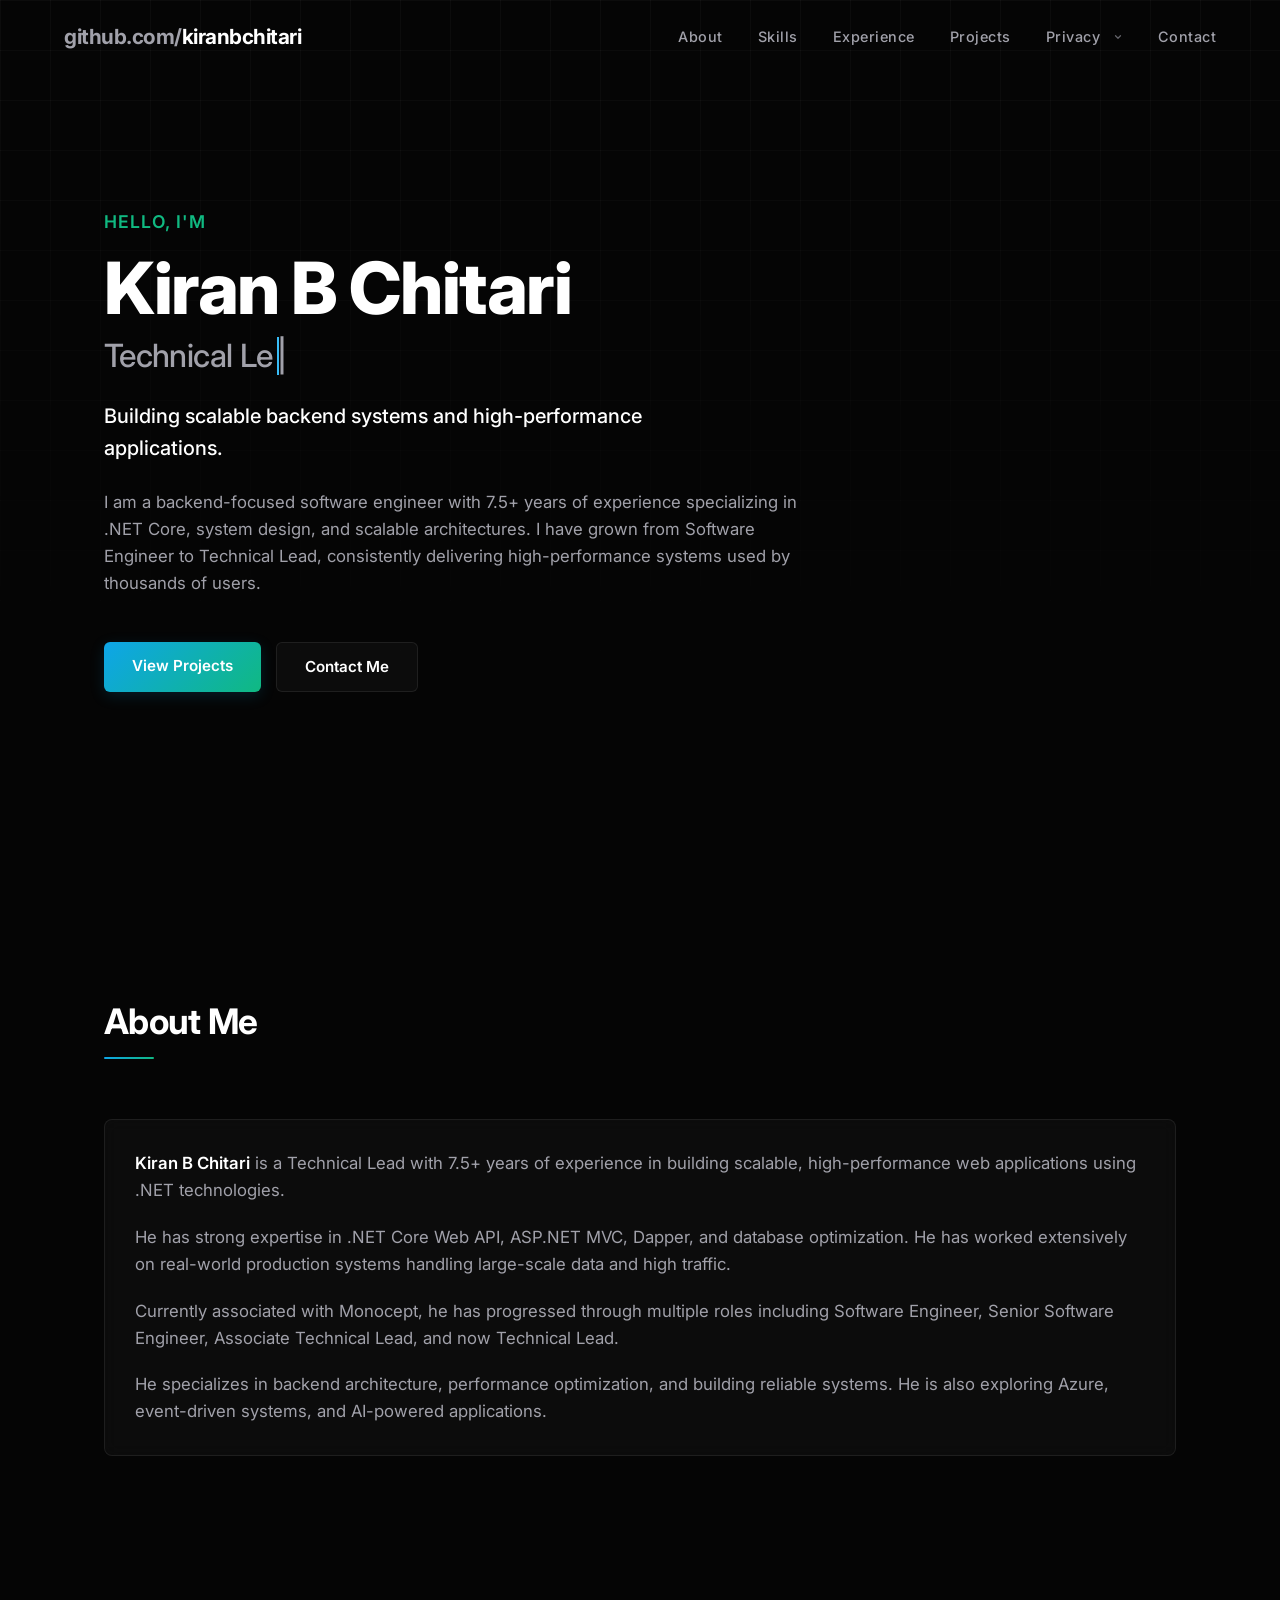
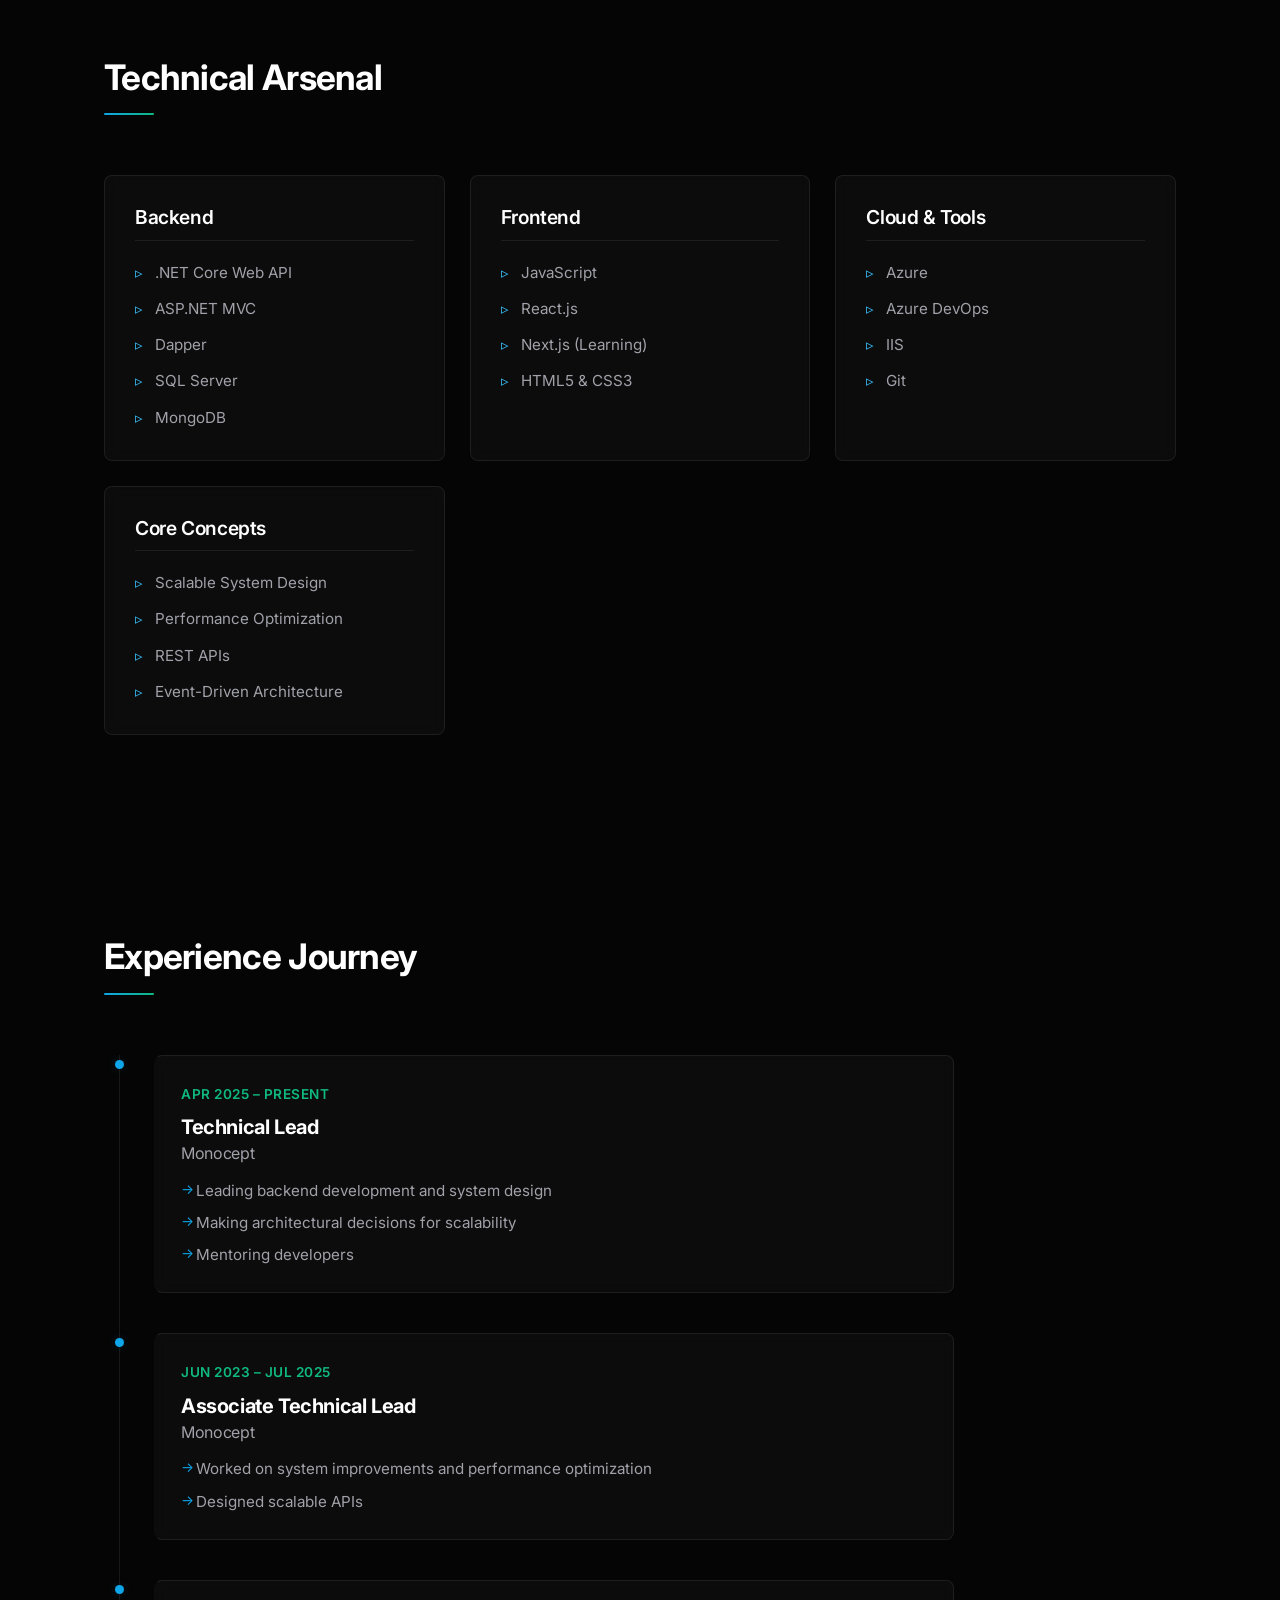
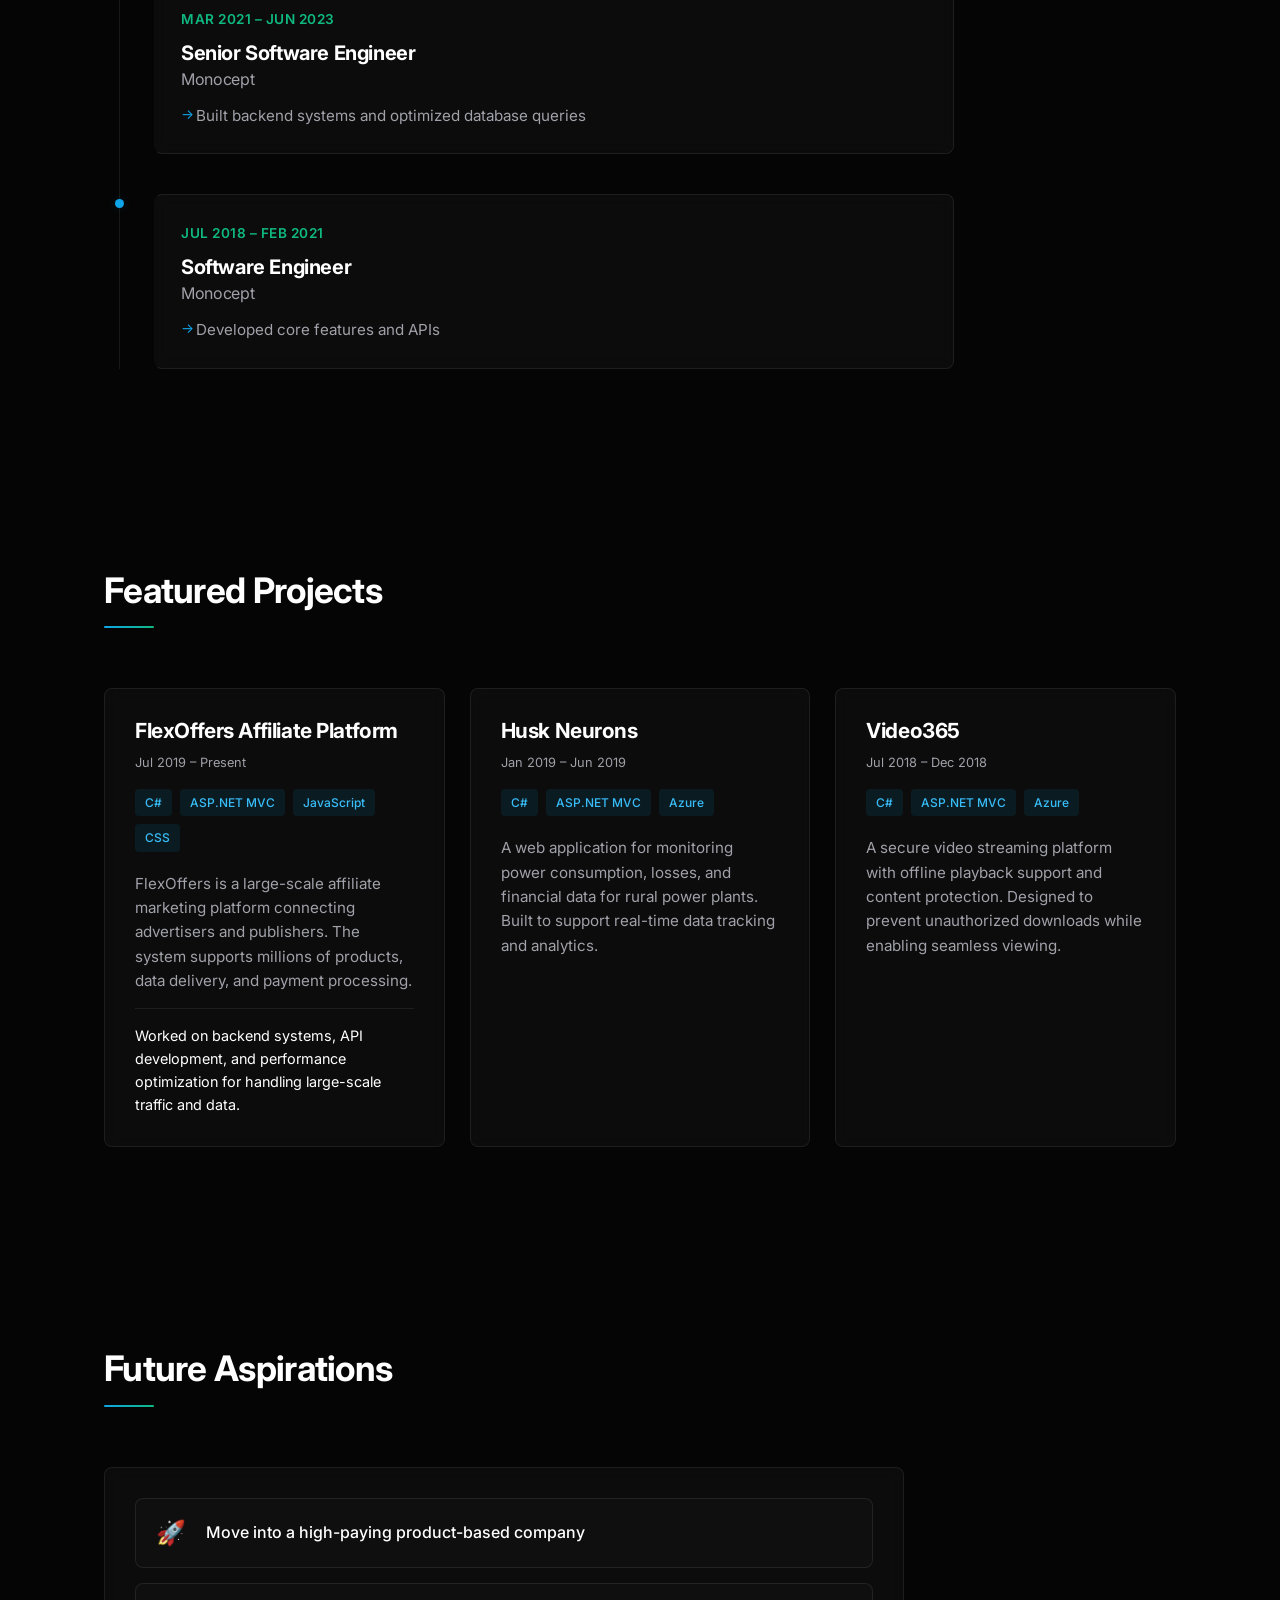
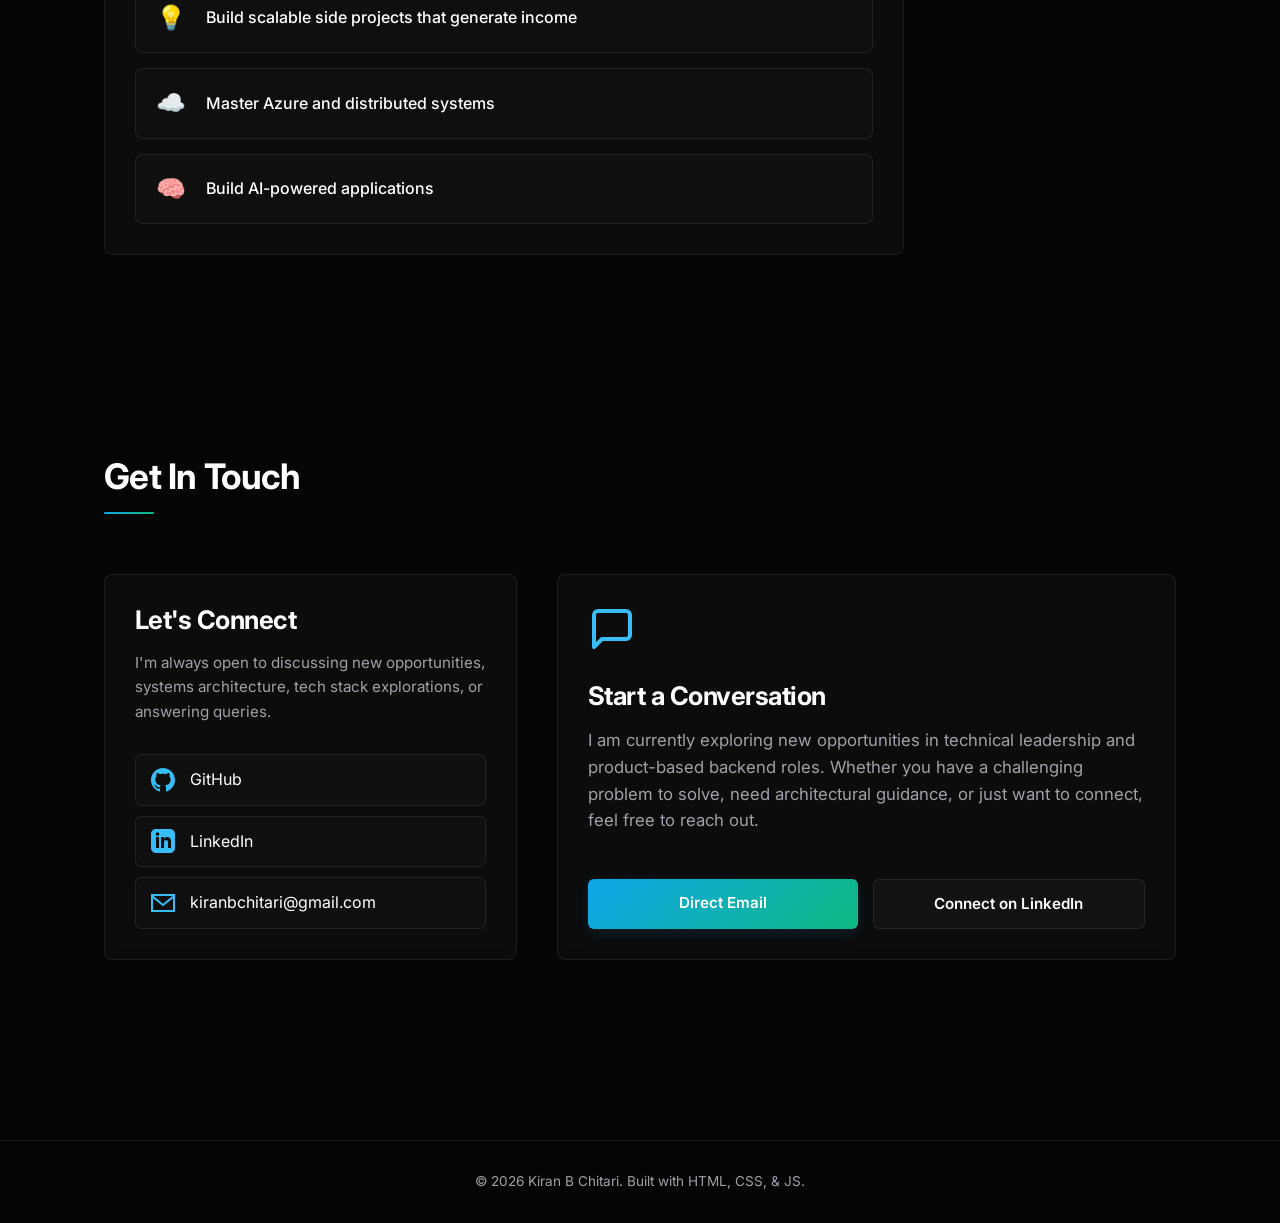
==== commit 7c702176: "Add Listiq link to dropdown menu in index.html" ====
--- a/index.html
+++ b/index.html
@@ -37,6 +37,7 @@
                     </a>
                     <ul class="dropdown-menu">
                         <li><a href="privacy/kannada-abhyasa.html" class="nav-link">Kannada Abhyasa</a></li>
+                         <li><a href="privacy/Listiq.html" class="nav-link">Listiq</a></li>
                     </ul>
                 </li>
                 <li><a href="#contact" class="nav-link">Contact</a></li>
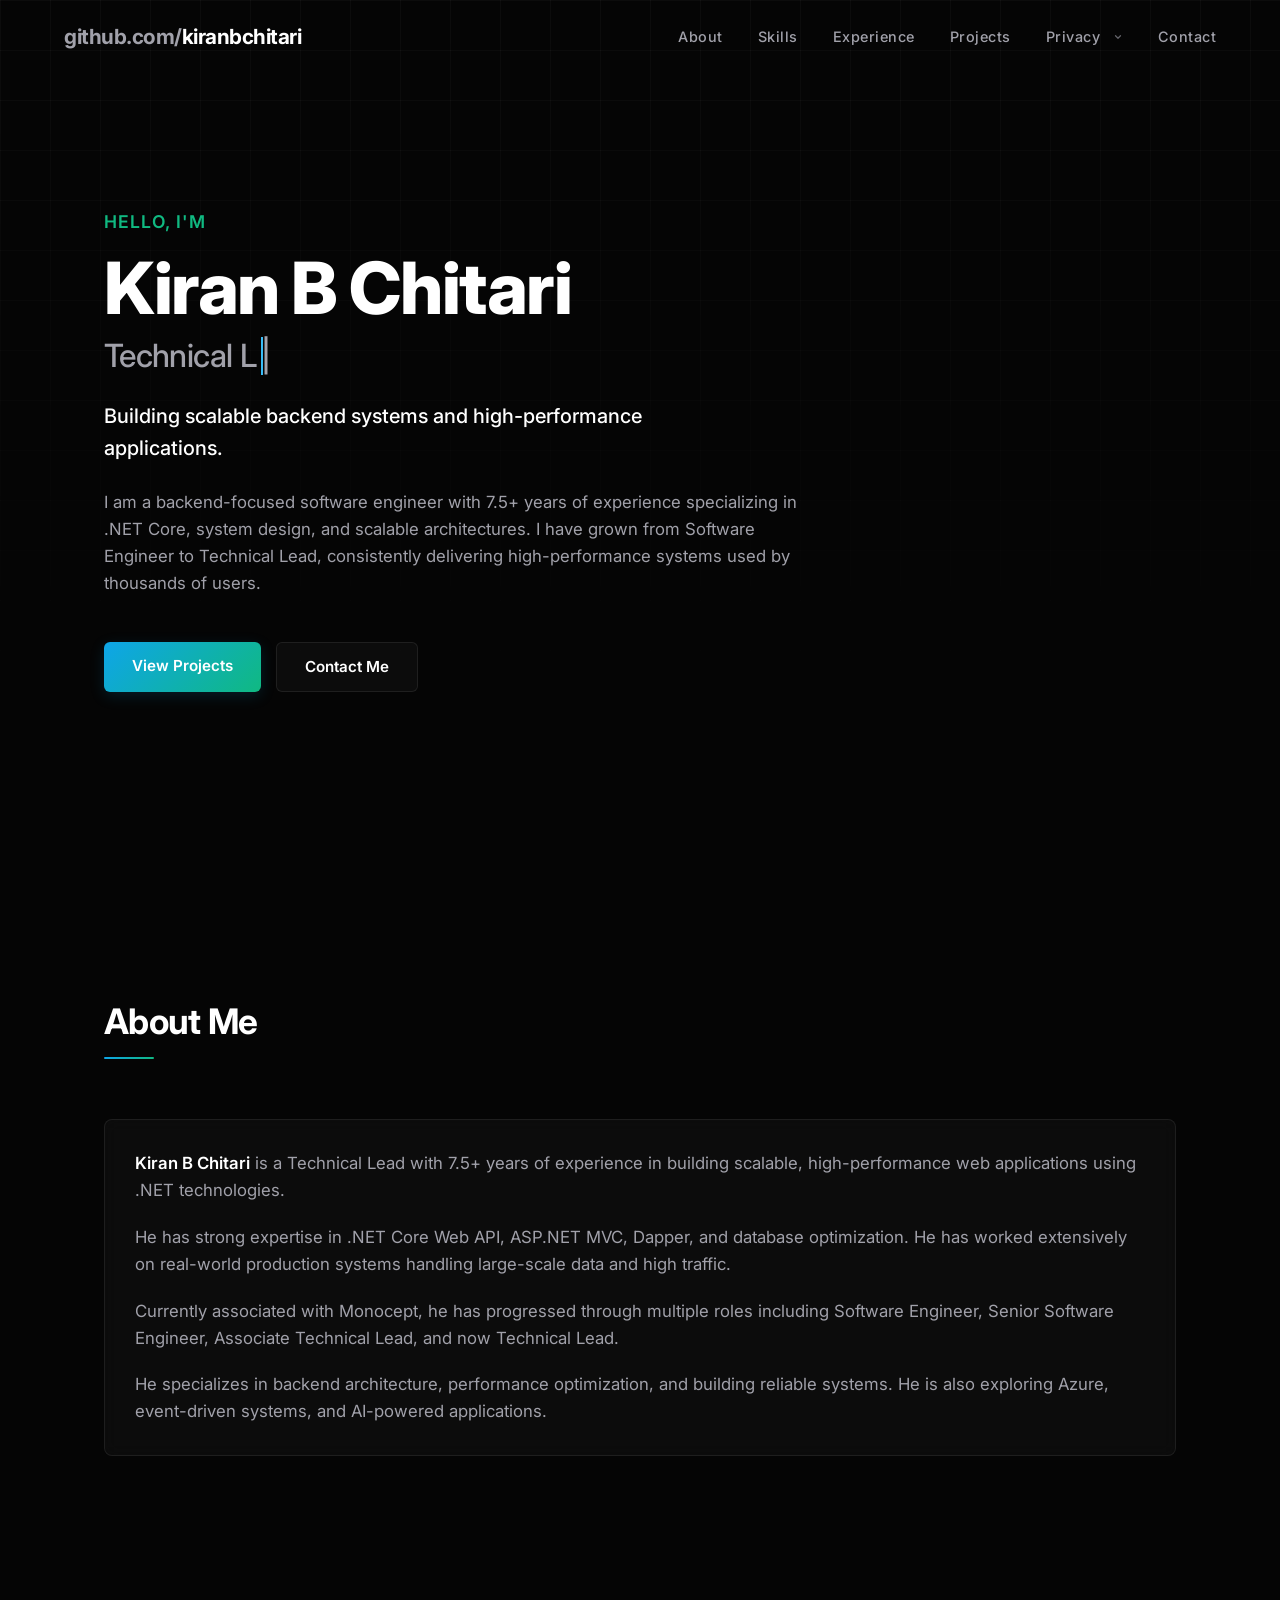
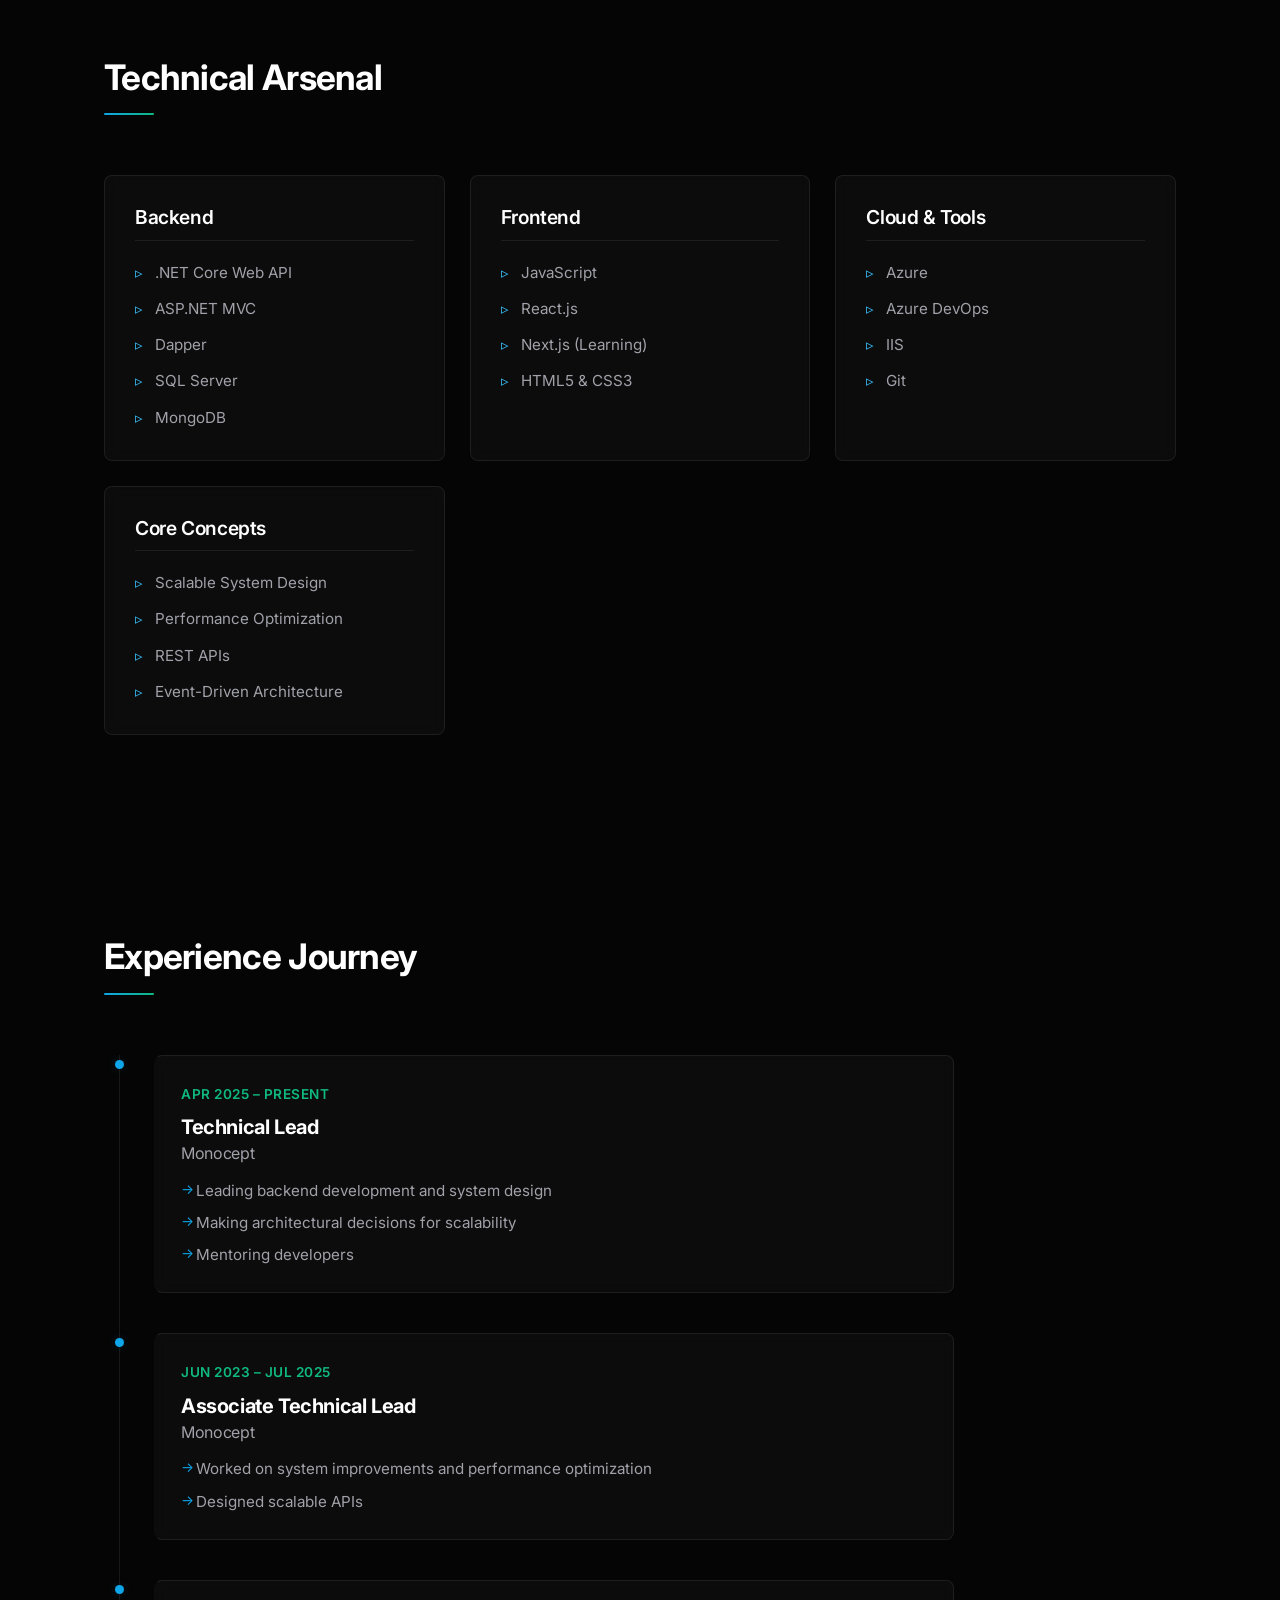
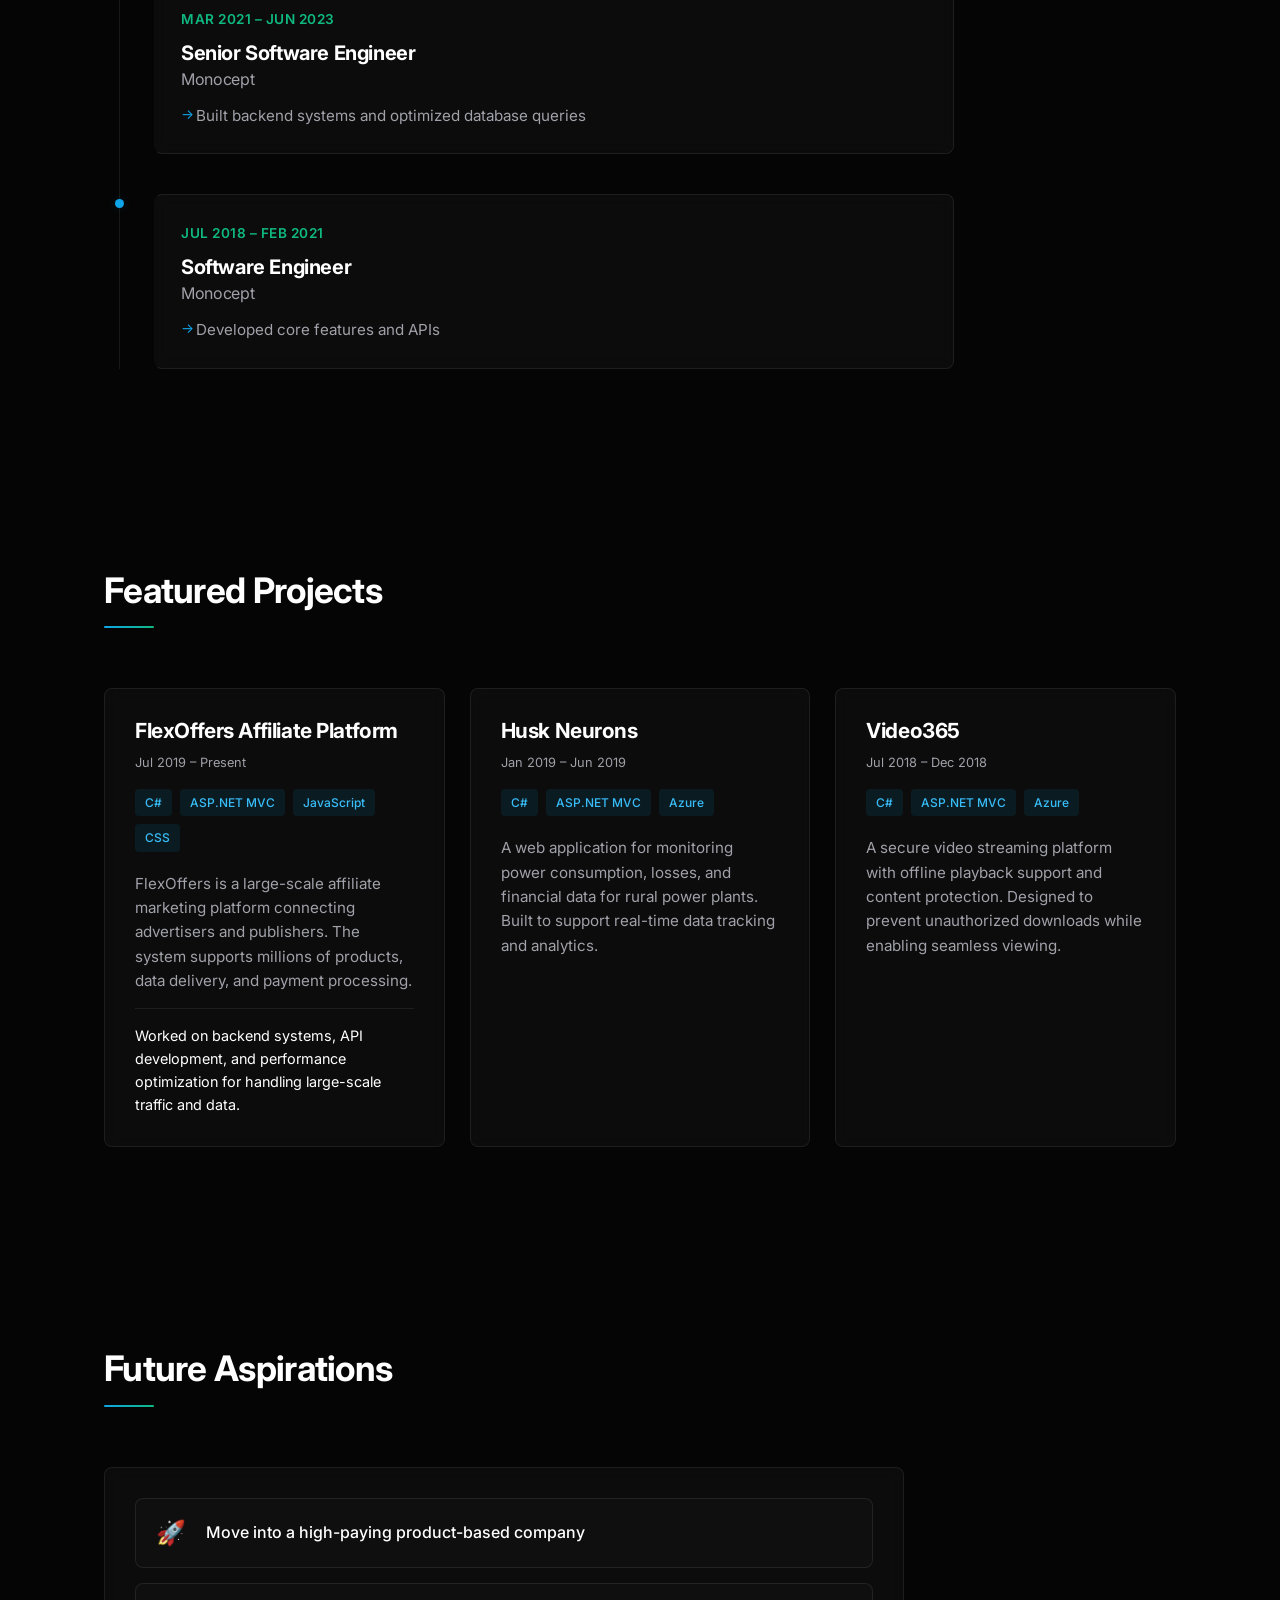
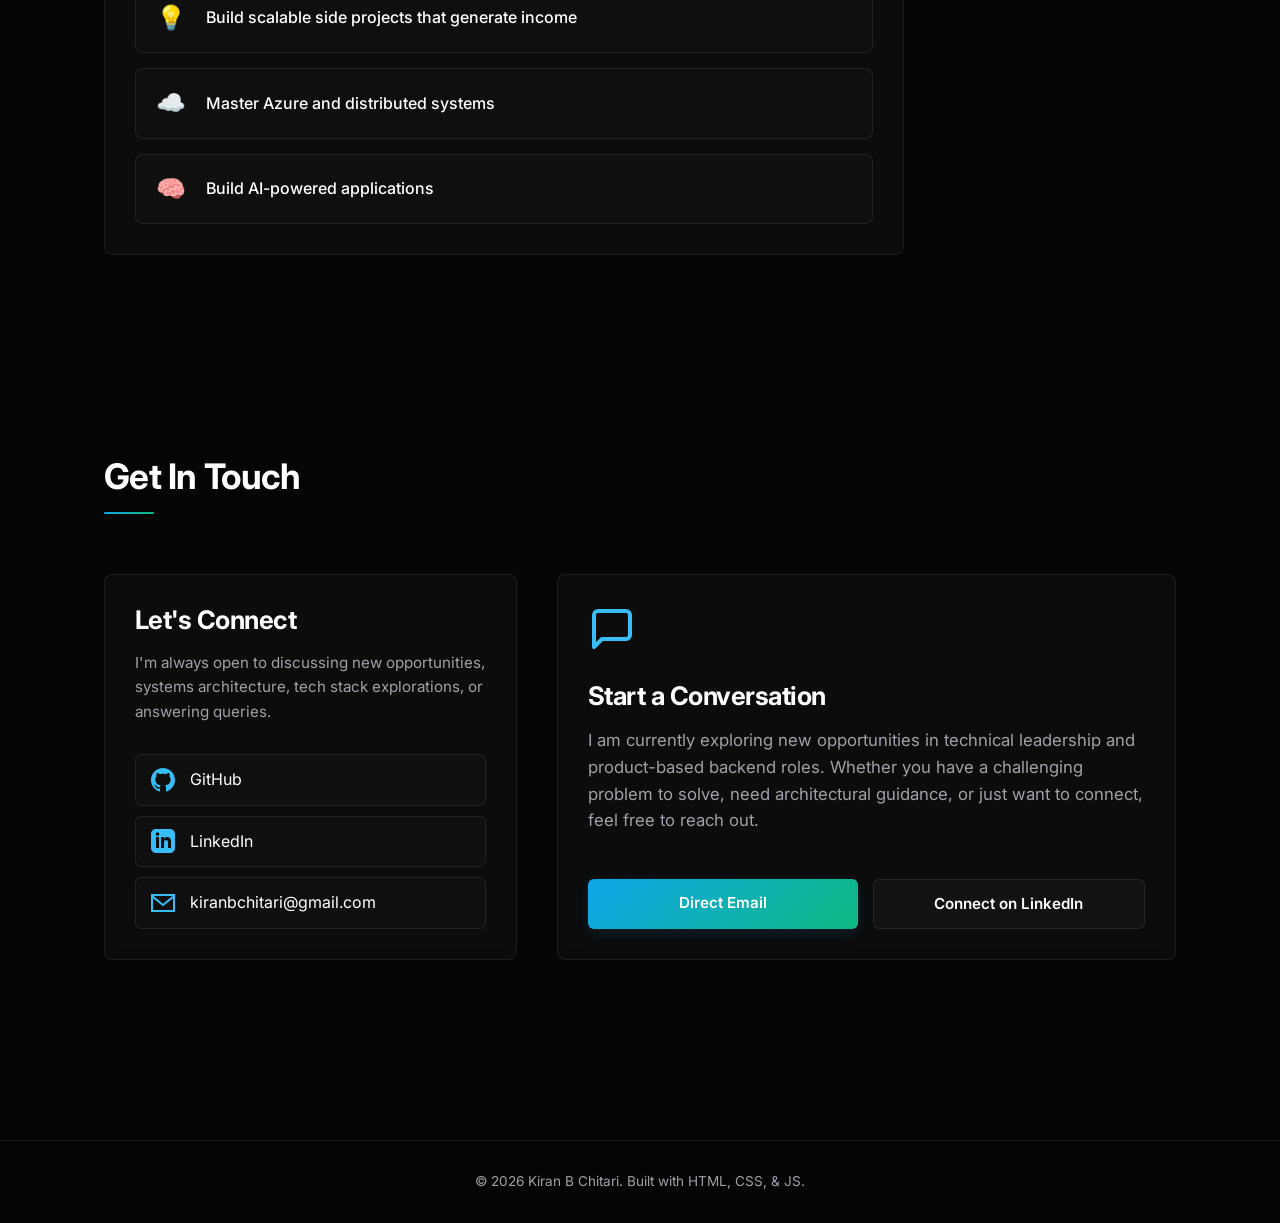
==== commit 5010945e: "Update index.html" ====
--- a/index.html
+++ b/index.html
@@ -37,7 +37,7 @@
                     </a>
                     <ul class="dropdown-menu">
                         <li><a href="privacy/kannada-abhyasa.html" class="nav-link">Kannada Abhyasa</a></li>
-                         <li><a href="privacy/Listiq.html" class="nav-link">Listiq</a></li>
+                         <li><a href="privacy/listiq.html" class="nav-link">Listiq</a></li>
                     </ul>
                 </li>
                 <li><a href="#contact" class="nav-link">Contact</a></li>
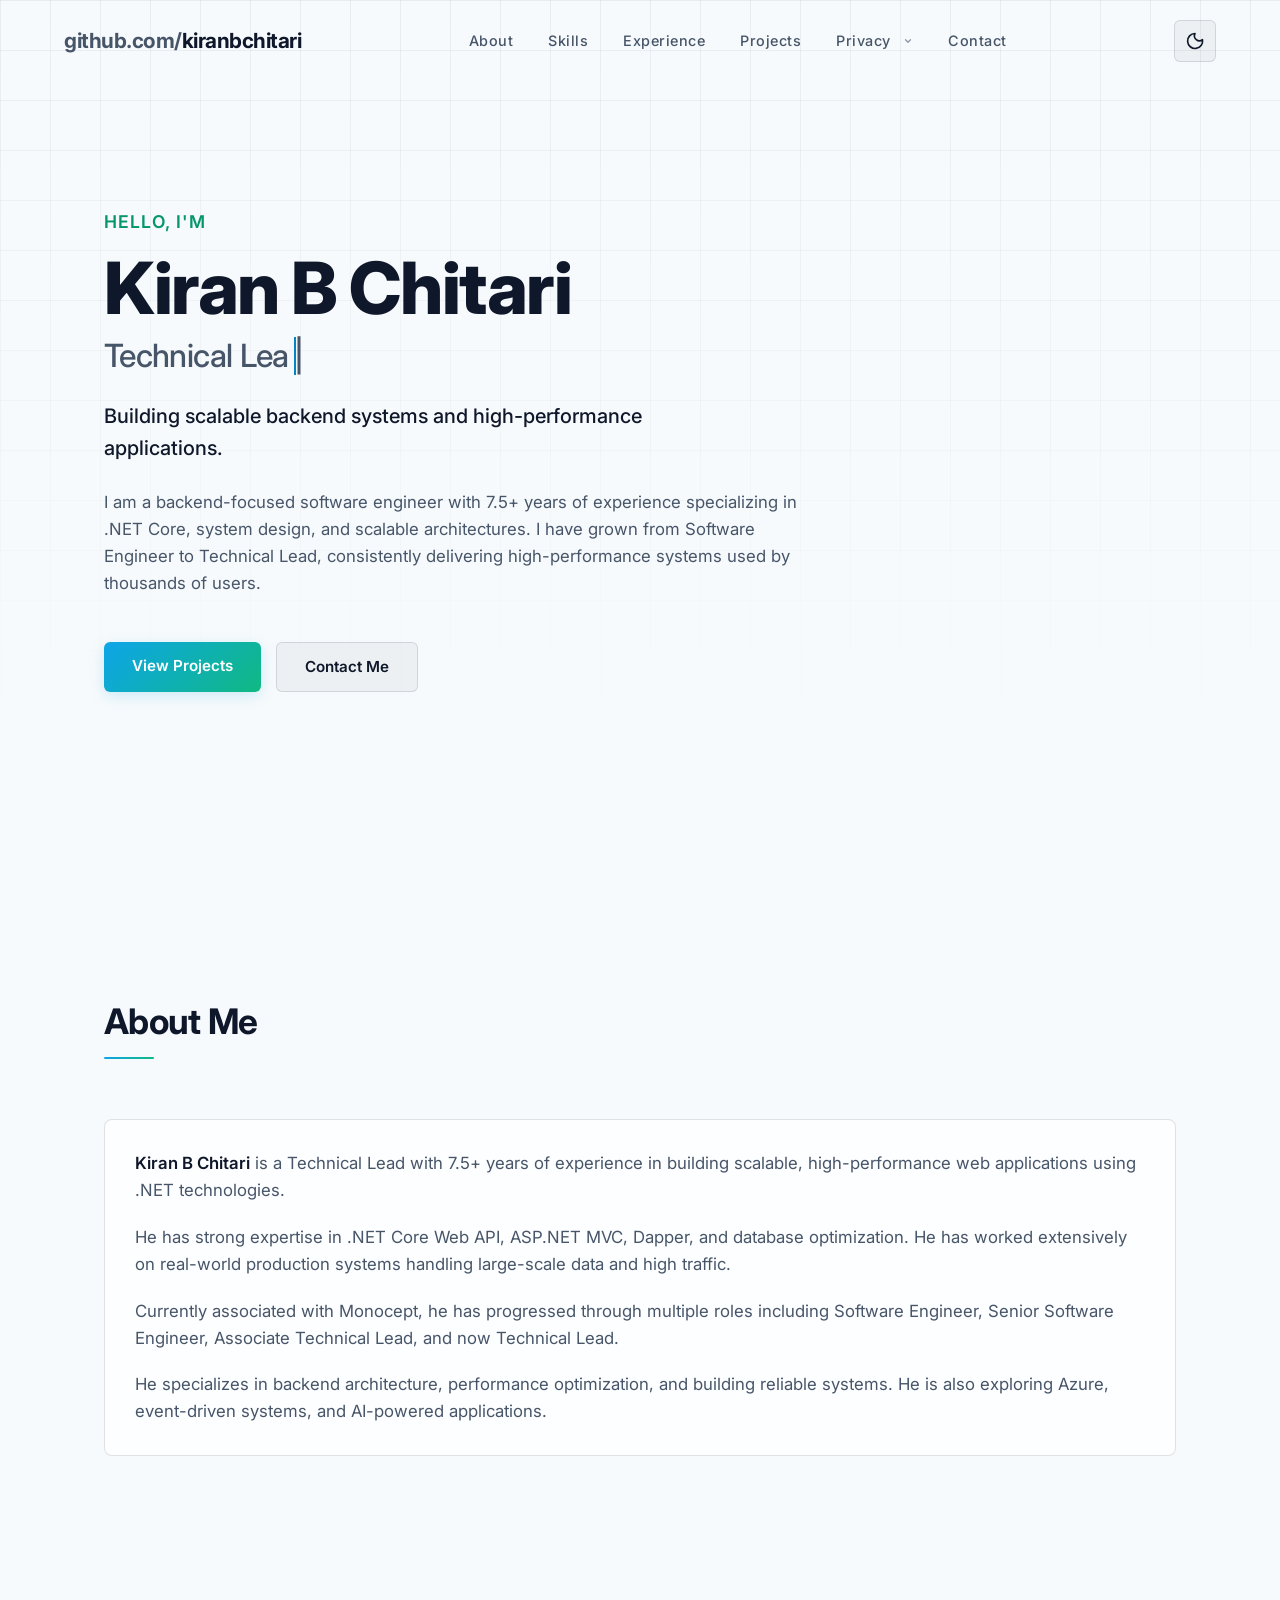
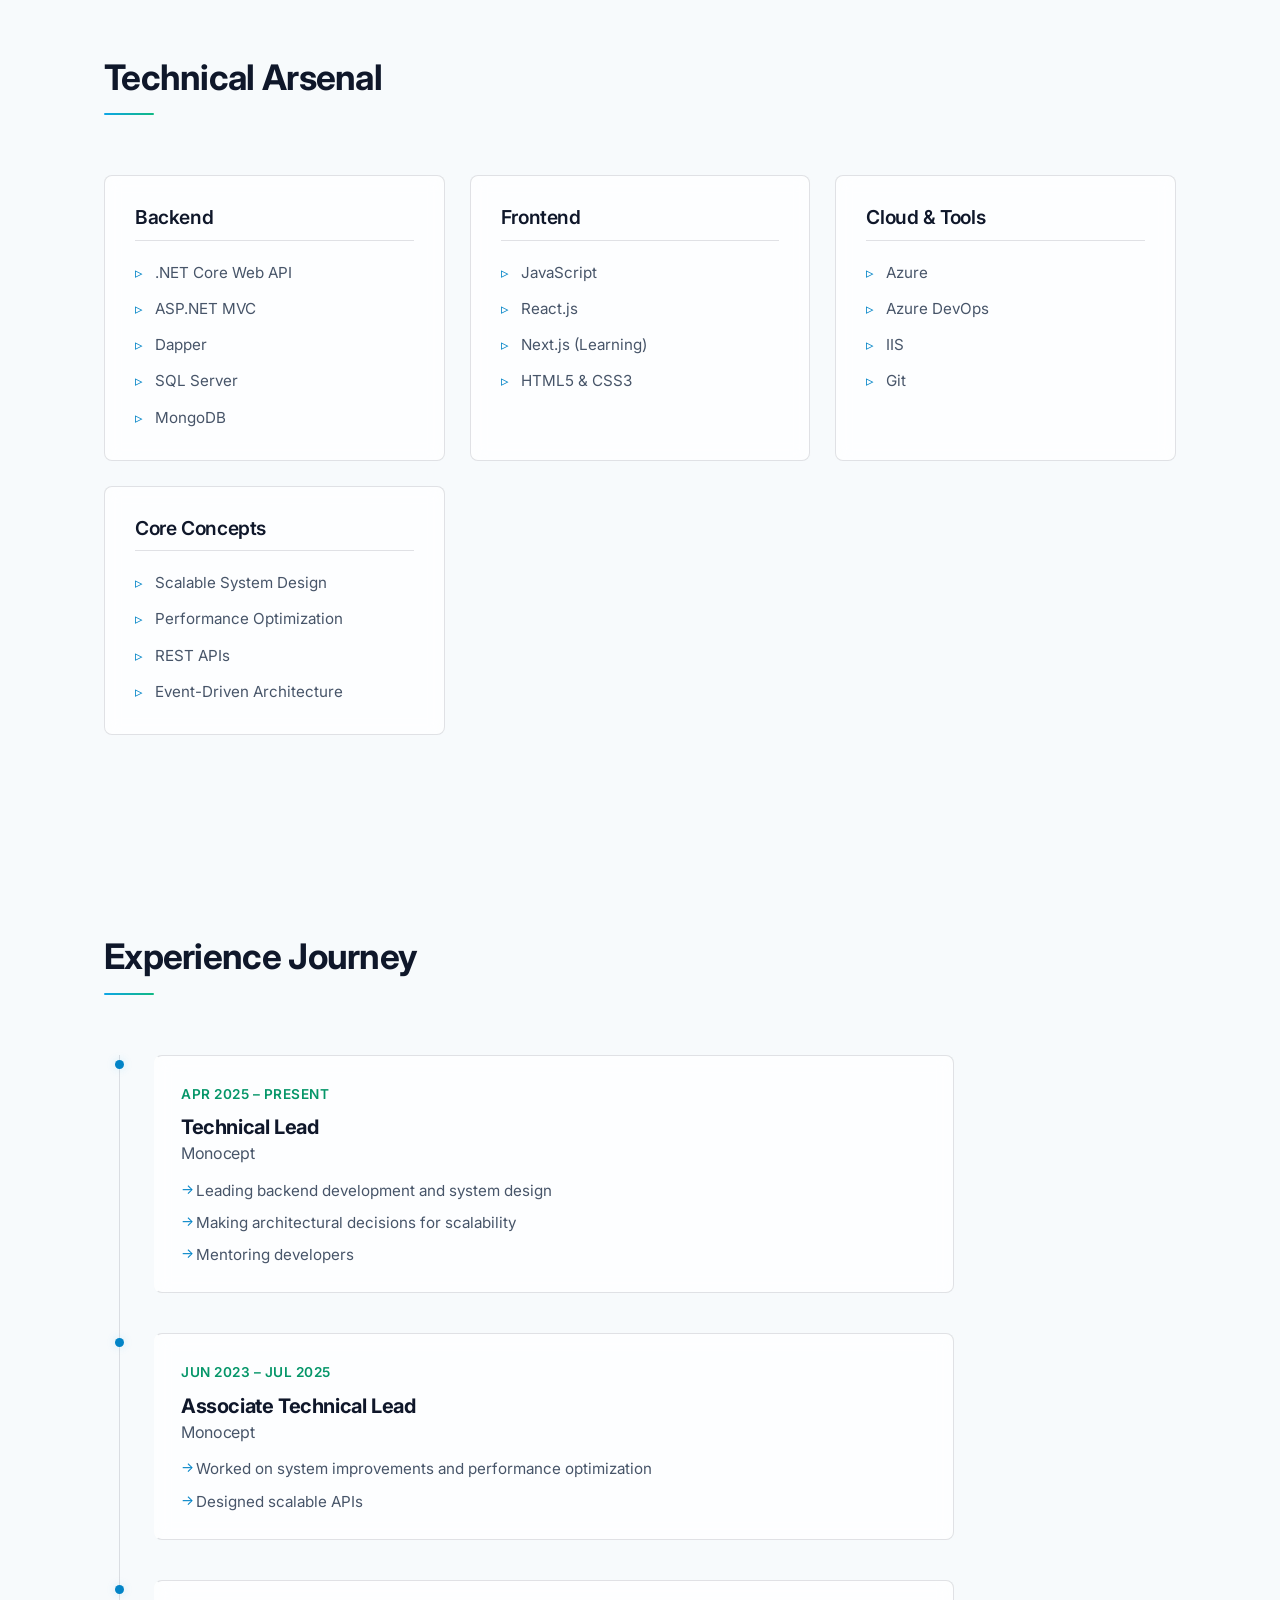
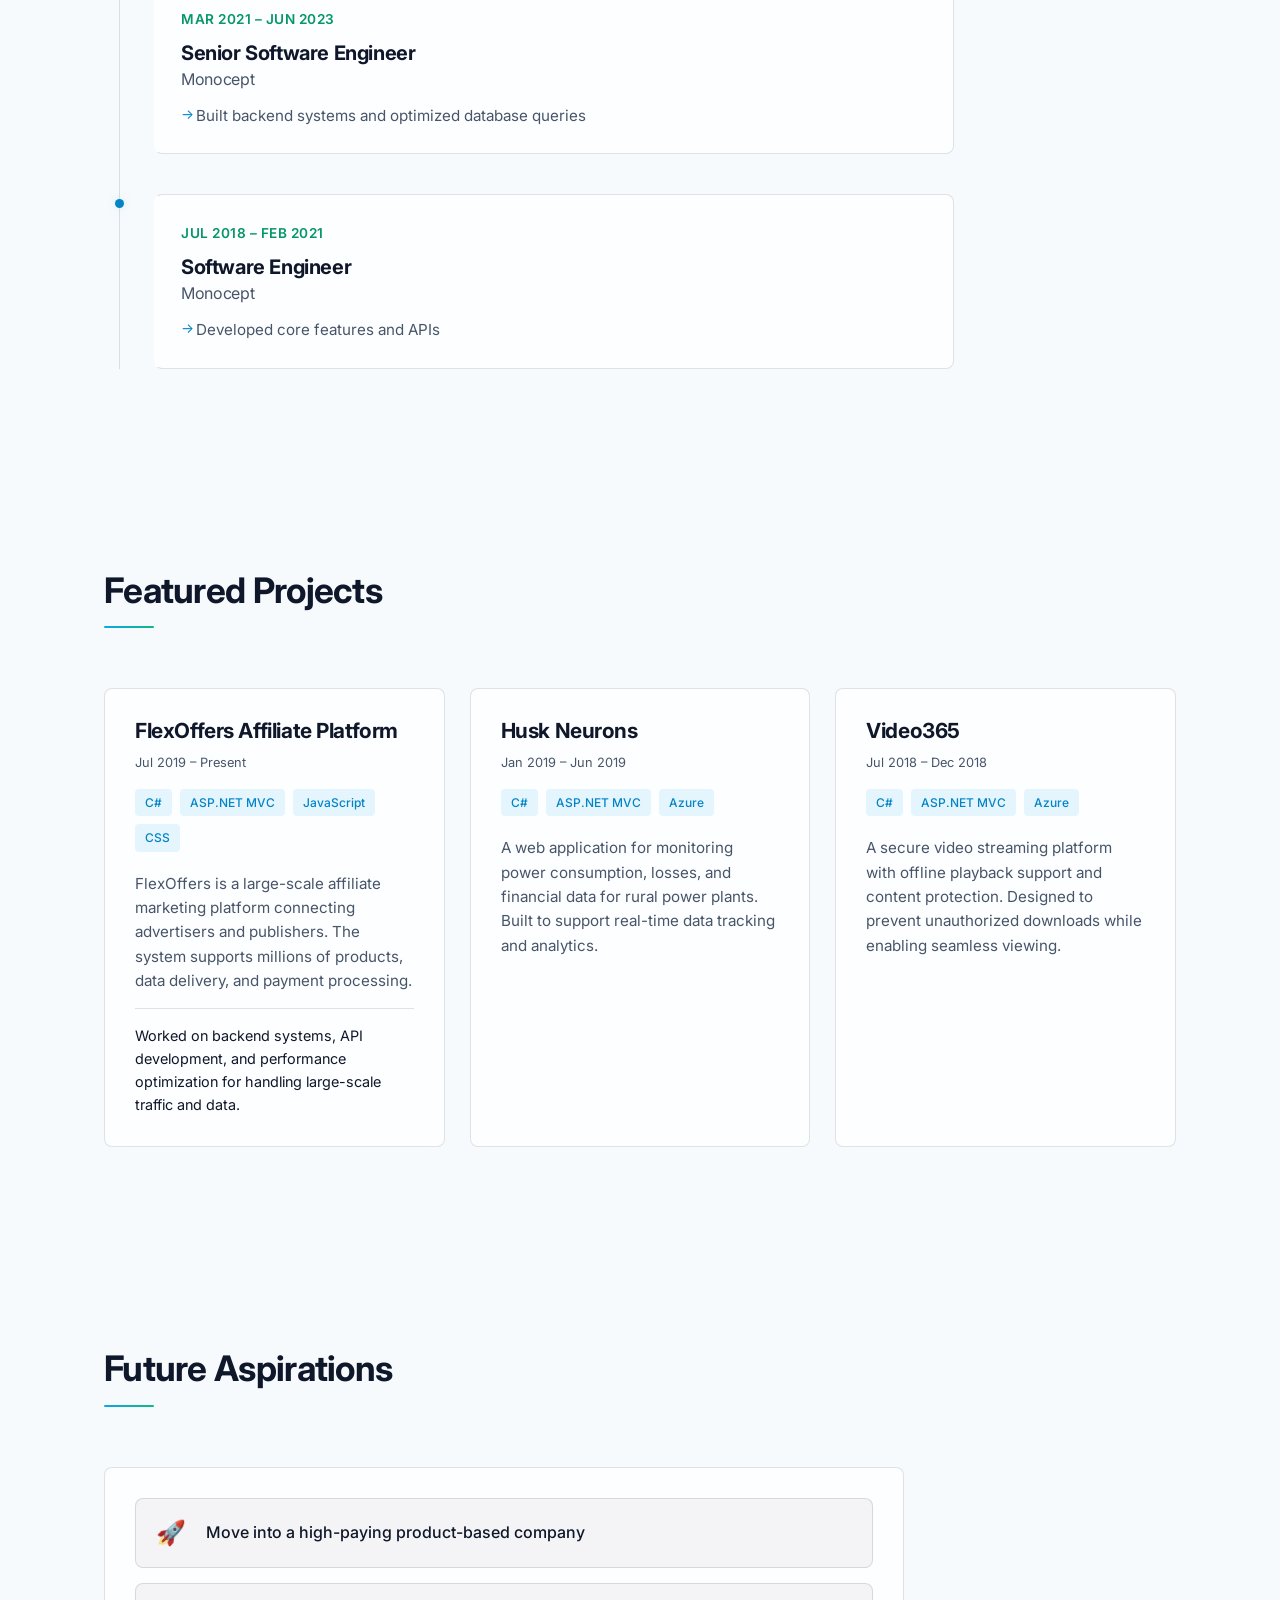
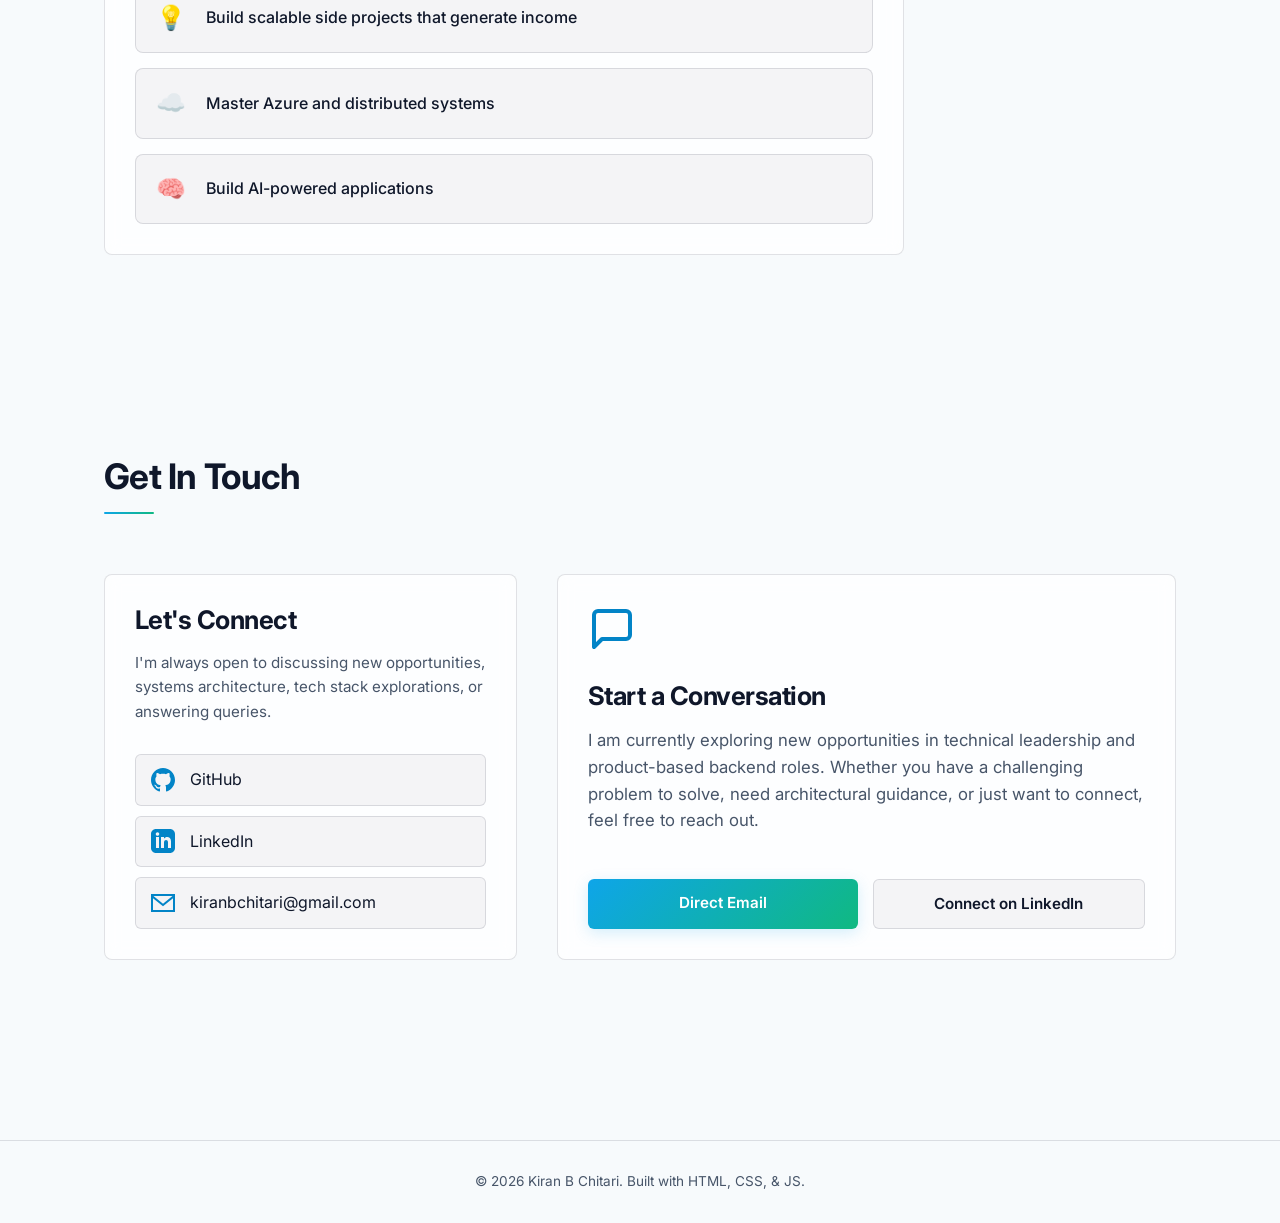
==== commit 758c442c: "Add light mode toggle" ====
--- a/index.html
+++ b/index.html
@@ -10,10 +10,26 @@
     <link rel="preconnect" href="https://fonts.googleapis.com">
     <link rel="preconnect" href="https://fonts.gstatic.com" crossorigin>
     <link href="https://fonts.googleapis.com/css2?family=Inter:wght@300;400;500;600;700;800&family=Poppins:wght@400;500;600;700&display=swap" rel="stylesheet">
+    <script>
+        (function () {
+            const savedTheme = localStorage.getItem('theme');
+            const prefersLight = window.matchMedia('(prefers-color-scheme: light)').matches;
+
+            if (savedTheme === 'light' || (!savedTheme && prefersLight)) {
+                document.documentElement.classList.add('theme-loading-light');
+            }
+        })();
+    </script>
     <!-- CSS -->
     <link rel="stylesheet" href="style.css">
 </head>
 <body>
+    <script>
+        if (document.documentElement.classList.contains('theme-loading-light')) {
+            document.body.classList.add('light-mode');
+            document.documentElement.classList.remove('theme-loading-light');
+        }
+    </script>
     <!-- Mouse Glow -->
     <div class="cursor-glow" id="cursor-glow"></div>
 
@@ -42,6 +58,22 @@
                 </li>
                 <li><a href="#contact" class="nav-link">Contact</a></li>
             </ul>
+            <button class="theme-toggle" id="theme-toggle" type="button" aria-label="Switch to light mode" aria-pressed="false">
+                <svg class="theme-icon sun-icon" viewBox="0 0 24 24" aria-hidden="true" fill="none" stroke="currentColor" stroke-width="2" stroke-linecap="round" stroke-linejoin="round">
+                    <circle cx="12" cy="12" r="4"></circle>
+                    <path d="M12 2v2"></path>
+                    <path d="M12 20v2"></path>
+                    <path d="m4.93 4.93 1.41 1.41"></path>
+                    <path d="m17.66 17.66 1.41 1.41"></path>
+                    <path d="M2 12h2"></path>
+                    <path d="M20 12h2"></path>
+                    <path d="m6.34 17.66-1.41 1.41"></path>
+                    <path d="m19.07 4.93-1.41 1.41"></path>
+                </svg>
+                <svg class="theme-icon moon-icon" viewBox="0 0 24 24" aria-hidden="true" fill="none" stroke="currentColor" stroke-width="2" stroke-linecap="round" stroke-linejoin="round">
+                    <path d="M12 3a6 6 0 0 0 9 7.5A9 9 0 1 1 12 3Z"></path>
+                </svg>
+            </button>
             <div class="mobile-menu-btn" id="mobile-menu-btn">
                 <span></span>
                 <span></span>
--- a/style.css
+++ b/style.css
@@ -4,6 +4,14 @@
     --bg-dark: #050505;
     --bg-card: rgba(18, 18, 18, 0.6);
     --border-glass: rgba(255, 255, 255, 0.08);
+    --grid-line: rgba(255, 255, 255, 0.03);
+    --navbar-bg: rgba(5, 5, 5, 0.85);
+    --nav-menu-bg: rgba(5, 5, 5, 0.98);
+    --dropdown-bg: rgba(18, 18, 18, 0.95);
+    --dropdown-arrow-bg: #121212;
+    --card-hover-bg: rgba(25, 25, 25, 0.7);
+    --surface-subtle: rgba(255, 255, 255, 0.02);
+    --surface-hover: rgba(255, 255, 255, 0.04);
     
     --text-primary: #ffffff;
     --text-secondary: #a1a1aa;
@@ -20,6 +28,30 @@
     
     --font-heading: 'Inter', sans-serif;
     --font-body: 'Inter', sans-serif;
+}
+
+body.light-mode {
+    --bg-dark: #f7fafc;
+    --bg-card: rgba(255, 255, 255, 0.78);
+    --border-glass: rgba(15, 23, 42, 0.12);
+    --grid-line: rgba(15, 23, 42, 0.06);
+    --navbar-bg: rgba(255, 255, 255, 0.86);
+    --nav-menu-bg: rgba(255, 255, 255, 0.98);
+    --dropdown-bg: rgba(255, 255, 255, 0.96);
+    --dropdown-arrow-bg: #ffffff;
+    --card-hover-bg: rgba(255, 255, 255, 0.92);
+    --surface-subtle: rgba(15, 23, 42, 0.04);
+    --surface-hover: rgba(14, 165, 233, 0.08);
+
+    --text-primary: #0f172a;
+    --text-secondary: #475569;
+    --text-accent: #0284c7;
+
+    --theme-cyan: #0284c7;
+    --theme-emerald: #059669;
+    --theme-glow: rgba(14, 165, 233, 0.18);
+
+    --gradient-hover: linear-gradient(135deg, #0369a1, #047857);
 }
 
 /* ===== Resets & Base Styles ===== */
@@ -40,11 +72,12 @@
     line-height: 1.6;
     overflow-x: hidden;
     position: relative;
+    transition: background-color 0.3s ease, color 0.3s ease;
 }
 
 ::selection {
     background-color: rgba(14, 165, 233, 0.4);
-    color: white;
+    color: var(--text-primary);
 }
 
 /* Background Grid Pattern */
@@ -56,8 +89,8 @@
     width: 100%;
     height: 100%;
     background-image: 
-        linear-gradient(rgba(255, 255, 255, 0.03) 1px, transparent 1px),
-        linear-gradient(90deg, rgba(255, 255, 255, 0.03) 1px, transparent 1px);
+        linear-gradient(var(--grid-line) 1px, transparent 1px),
+        linear-gradient(90deg, var(--grid-line) 1px, transparent 1px);
     background-size: 50px 50px;
     z-index: -1;
     pointer-events: none;
@@ -82,6 +115,10 @@
     will-change: transform, opacity;
 }
 
+body.light-mode .cursor-glow {
+    background: radial-gradient(circle, rgba(14, 165, 233, 0.12) 0%, rgba(16, 185, 129, 0.08) 30%, transparent 62%);
+}
+
 /* ===== Typography ===== */
 h1, h2, h3, h4, h5, h6 {
     font-family: var(--font-heading);
@@ -134,7 +171,7 @@
 }
 
 .navbar.scrolled {
-    background: rgba(5, 5, 5, 0.85);
+    background: var(--navbar-bg);
     backdrop-filter: blur(12px);
     -webkit-backdrop-filter: blur(12px);
     border-bottom: 1px solid var(--border-glass);
@@ -170,6 +207,7 @@
     display: flex;
     gap: 35px;
     list-style: none;
+    align-items: center;
 }
 
 .nav-link {
@@ -222,7 +260,7 @@
     transform: translateY(10px);
     transition: var(--transition-smooth);
     z-index: 1000;
-    background: rgba(18, 18, 18, 0.95);
+    background: var(--dropdown-bg);
     backdrop-filter: blur(12px);
     -webkit-backdrop-filter: blur(12px);
     border: 1px solid var(--border-glass);
@@ -238,7 +276,7 @@
     left: 30px;
     width: 10px;
     height: 10px;
-    background: #121212;
+    background: var(--dropdown-arrow-bg);
     border-left: 1px solid var(--border-glass);
     border-top: 1px solid var(--border-glass);
     transform: rotate(45deg);
@@ -261,7 +299,7 @@
 
 .dropdown-menu .nav-link:hover {
     color: var(--text-accent);
-    background: rgba(255,255,255,0.03);
+    background: var(--surface-subtle);
 }
 
 /* Show dropdown on hover (Desktop) */
@@ -303,6 +341,41 @@
     height: 2px;
     background-color: var(--text-primary);
     transition: var(--transition-smooth);
+}
+
+.theme-toggle {
+    width: 42px;
+    height: 42px;
+    display: inline-flex;
+    align-items: center;
+    justify-content: center;
+    color: var(--text-primary);
+    background: var(--surface-subtle);
+    border: 1px solid var(--border-glass);
+    border-radius: 6px;
+    cursor: pointer;
+    transition: var(--transition-smooth);
+}
+
+.theme-toggle:hover {
+    color: var(--text-accent);
+    border-color: var(--text-accent);
+    background: var(--surface-hover);
+    transform: translateY(-2px);
+}
+
+.theme-icon {
+    width: 20px;
+    height: 20px;
+}
+
+.moon-icon,
+body.light-mode .sun-icon {
+    display: none;
+}
+
+body.light-mode .moon-icon {
+    display: block;
 }
 
 /* Sharp Glass Card - More 'Tech' less 'Aura/Purple' */
@@ -318,7 +391,7 @@
 
 .glass-card:hover {
     border-color: rgba(255, 255, 255, 0.15);
-    background: rgba(25, 25, 25, 0.7);
+    background: var(--card-hover-bg);
     transform: translateY(-3px);
 }
 
@@ -349,14 +422,14 @@
 }
 
 .btn-secondary {
-    background: rgba(255,255,255,0.03);
+    background: var(--surface-subtle);
     color: var(--text-primary);
     border: 1px solid var(--border-glass);
 }
 
 .btn-secondary:hover {
     border-color: var(--text-accent);
-    background: rgba(14, 165, 233, 0.05);
+    background: var(--surface-hover);
     transform: translateY(-2px);
 }
 
@@ -689,7 +762,7 @@
     align-items: center;
     gap: 20px;
     padding: 15px 20px;
-    background: rgba(255, 255, 255, 0.02);
+    background: var(--surface-subtle);
     border-radius: 8px;
     border: 1px solid var(--border-glass);
     transition: var(--transition-smooth);
@@ -697,7 +770,7 @@
 
 .goals-list li:hover {
     border-color: rgba(255,255,255,0.15);
-    background: rgba(255, 255, 255, 0.04);
+    background: var(--surface-hover);
 }
 
 .goal-icon {
@@ -742,14 +815,14 @@
     align-items: center;
     gap: 15px;
     padding: 12px 15px;
-    background: rgba(255, 255, 255, 0.02);
+    background: var(--surface-subtle);
     border-radius: 6px;
     transition: var(--transition-smooth);
     border: 1px solid var(--border-glass);
 }
 
 a.social-item:hover {
-    background: rgba(255, 255, 255, 0.05);
+    background: var(--surface-hover);
     border-color: rgba(255,255,255,0.2);
     color: var(--text-primary);
 }
@@ -860,7 +933,7 @@
         top: 100%;
         left: 0;
         width: 100%;
-        background: rgba(5, 5, 5, 0.98);
+        background: var(--nav-menu-bg);
         backdrop-filter: blur(16px);
         flex-direction: column;
         align-items: center;
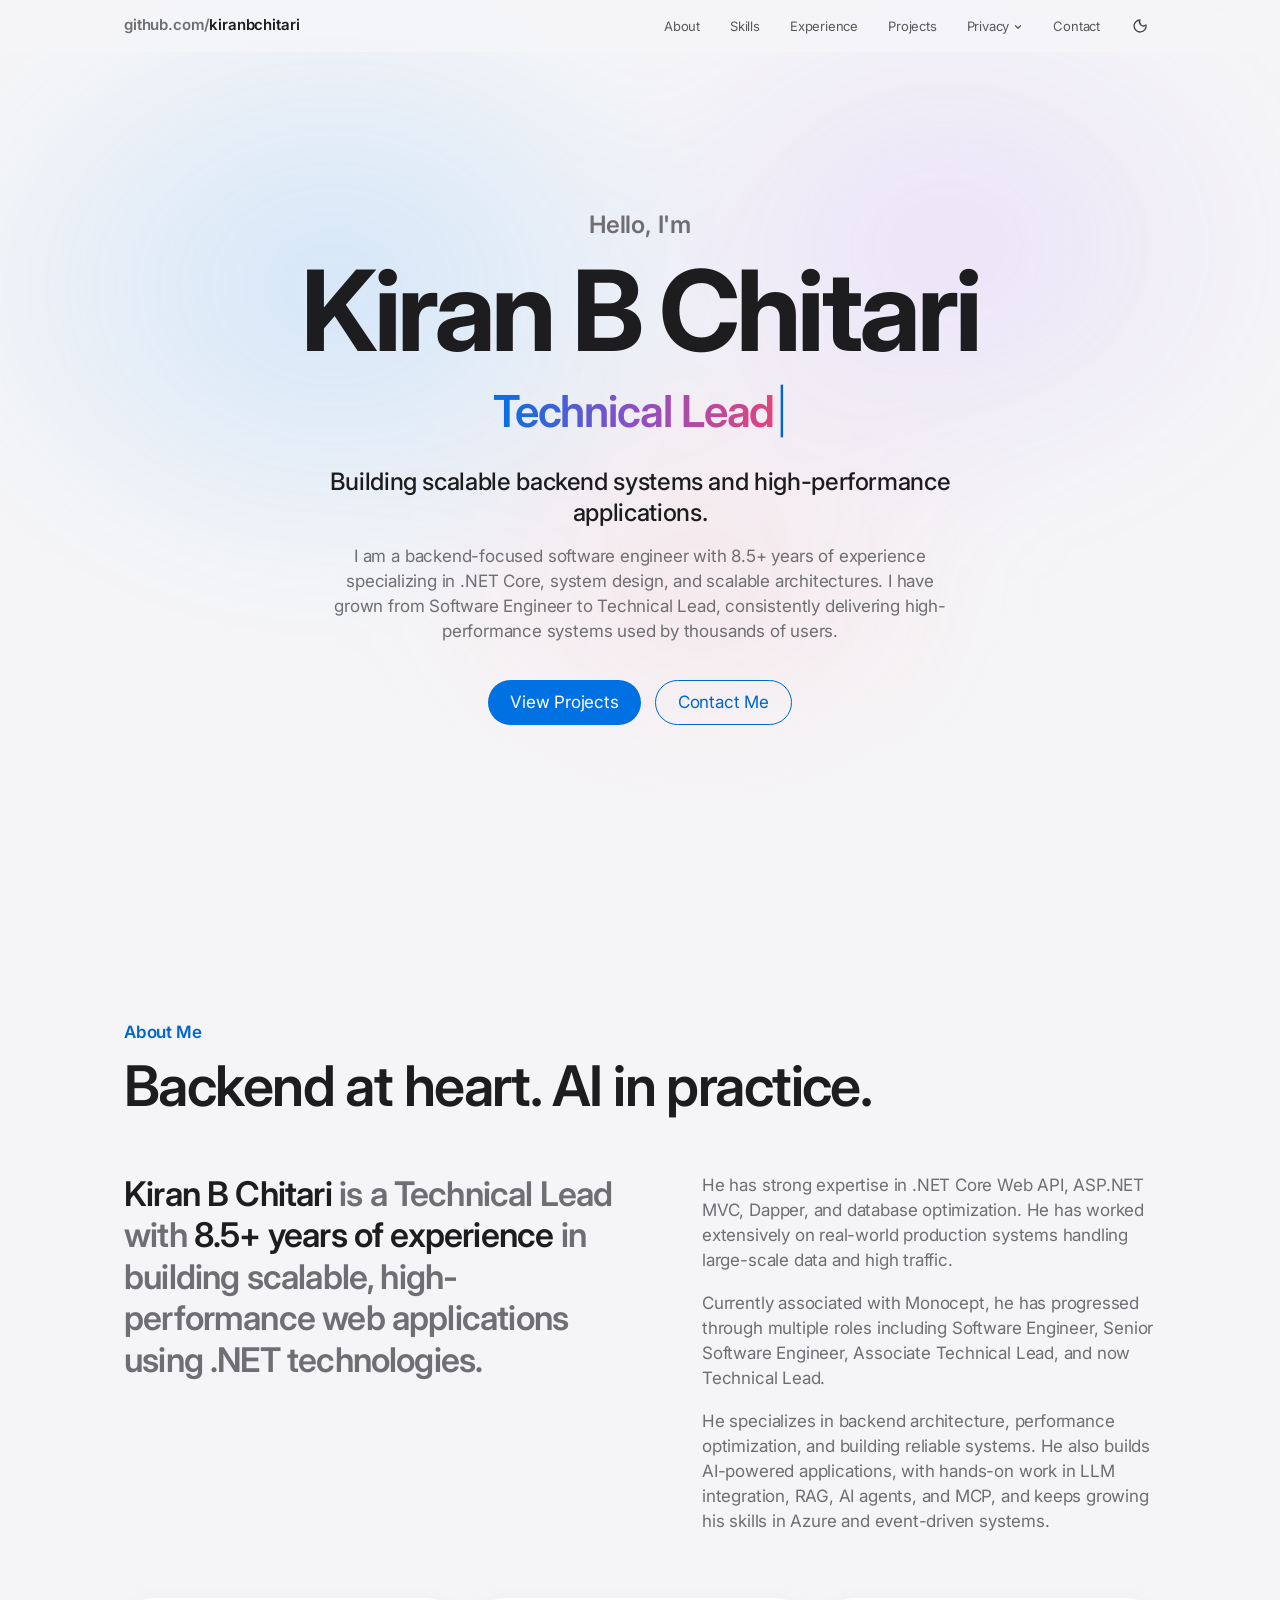
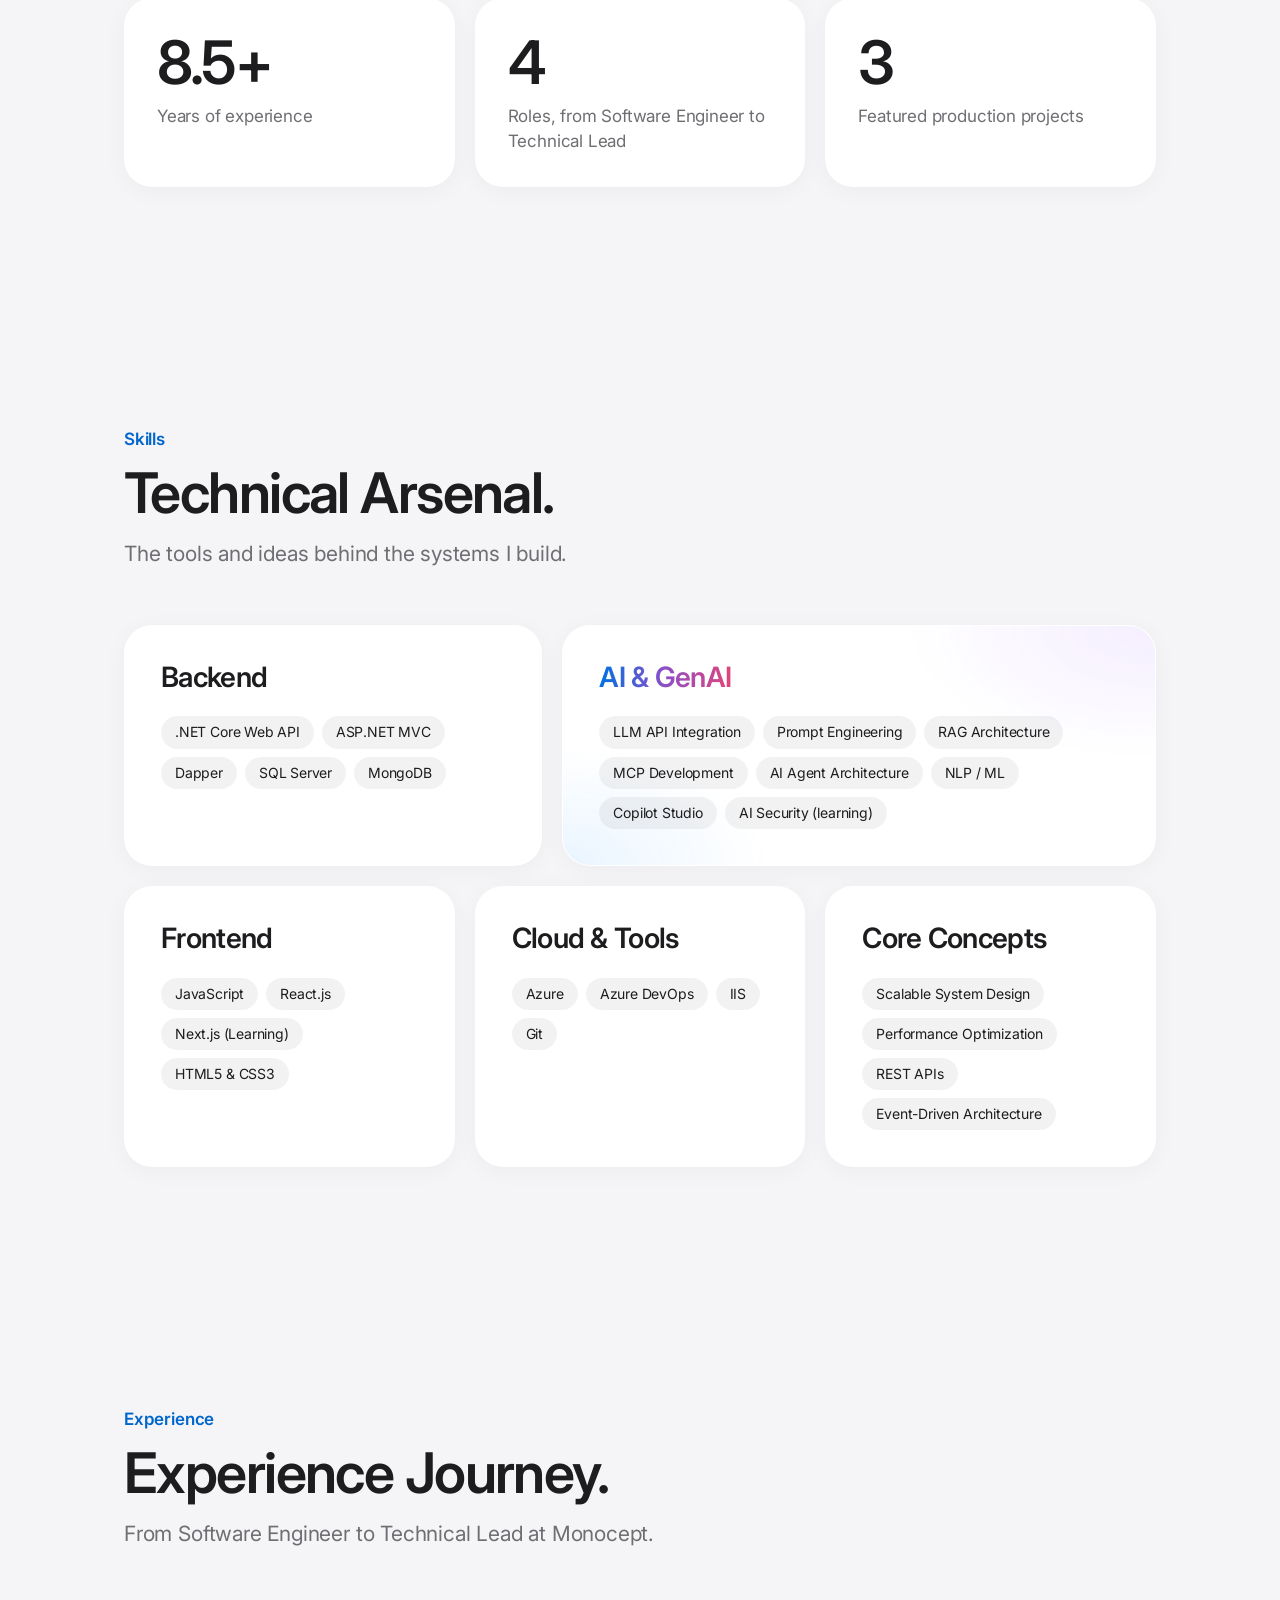
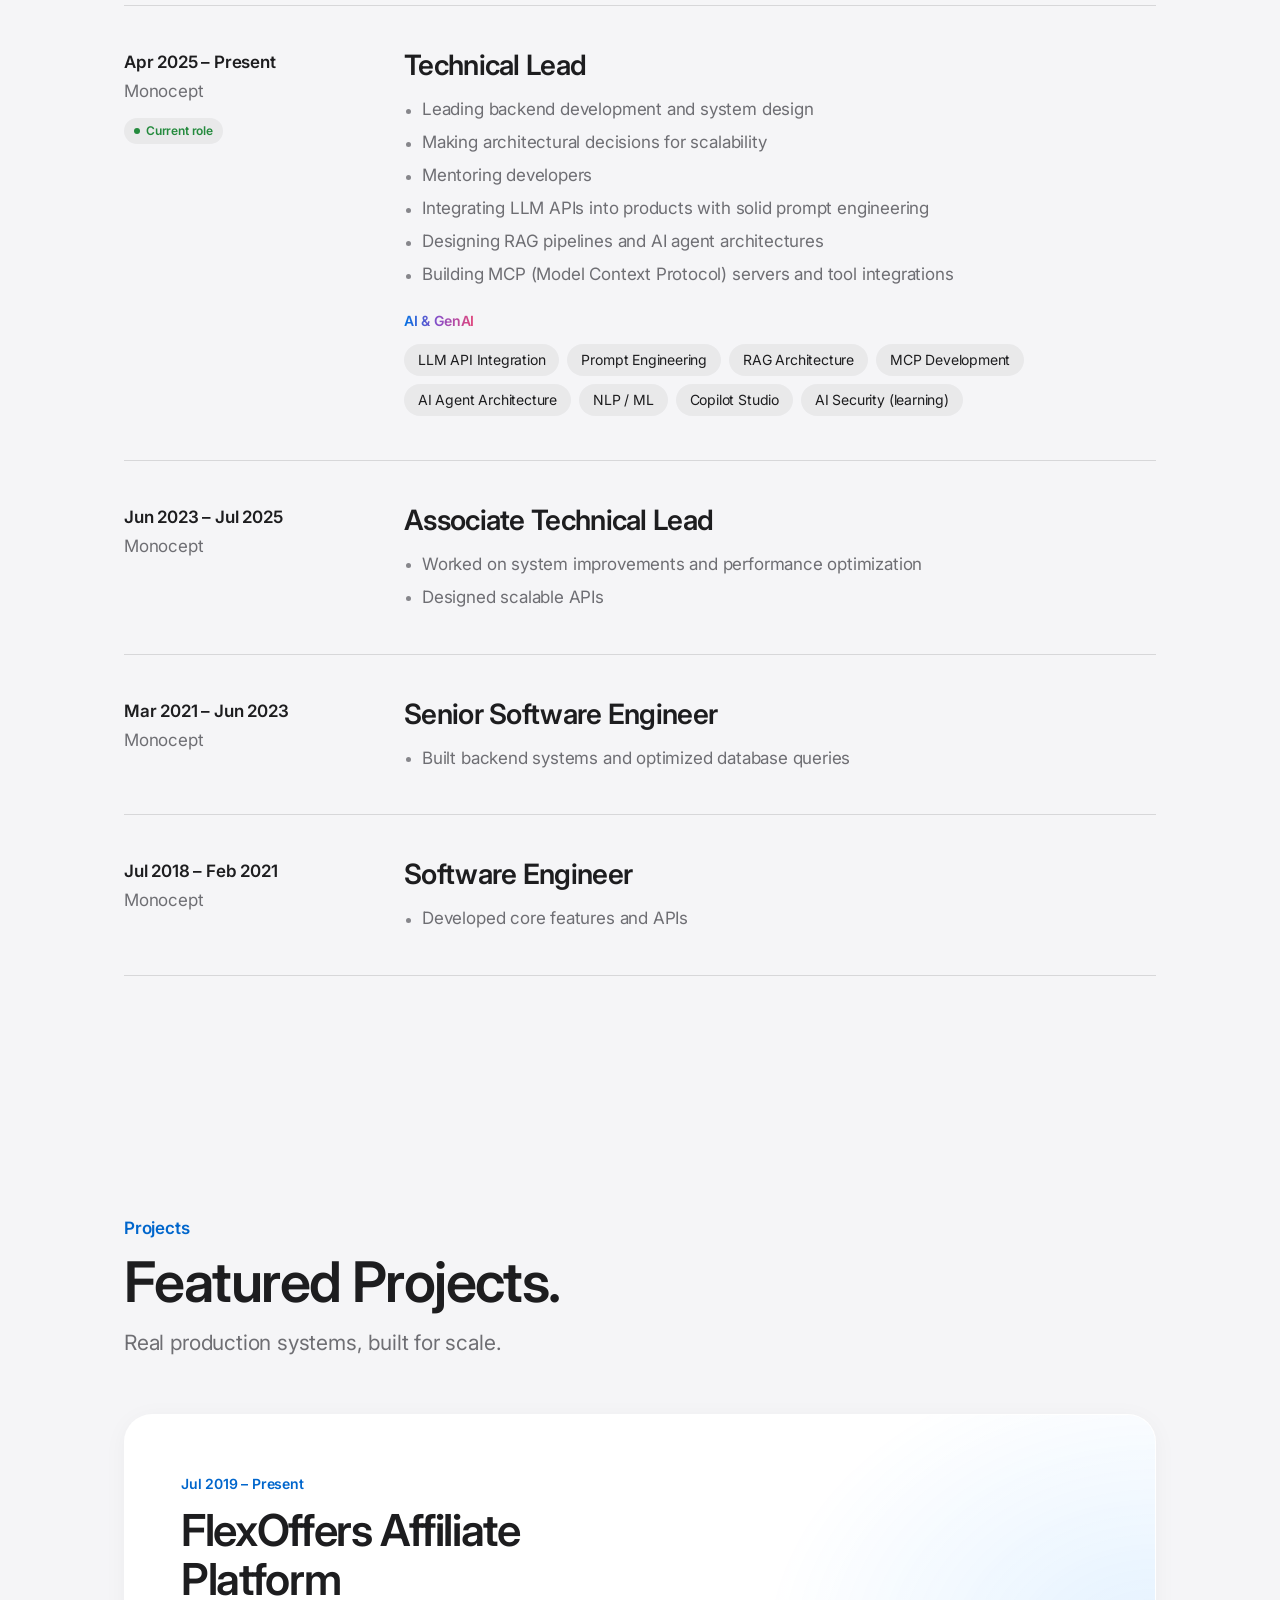
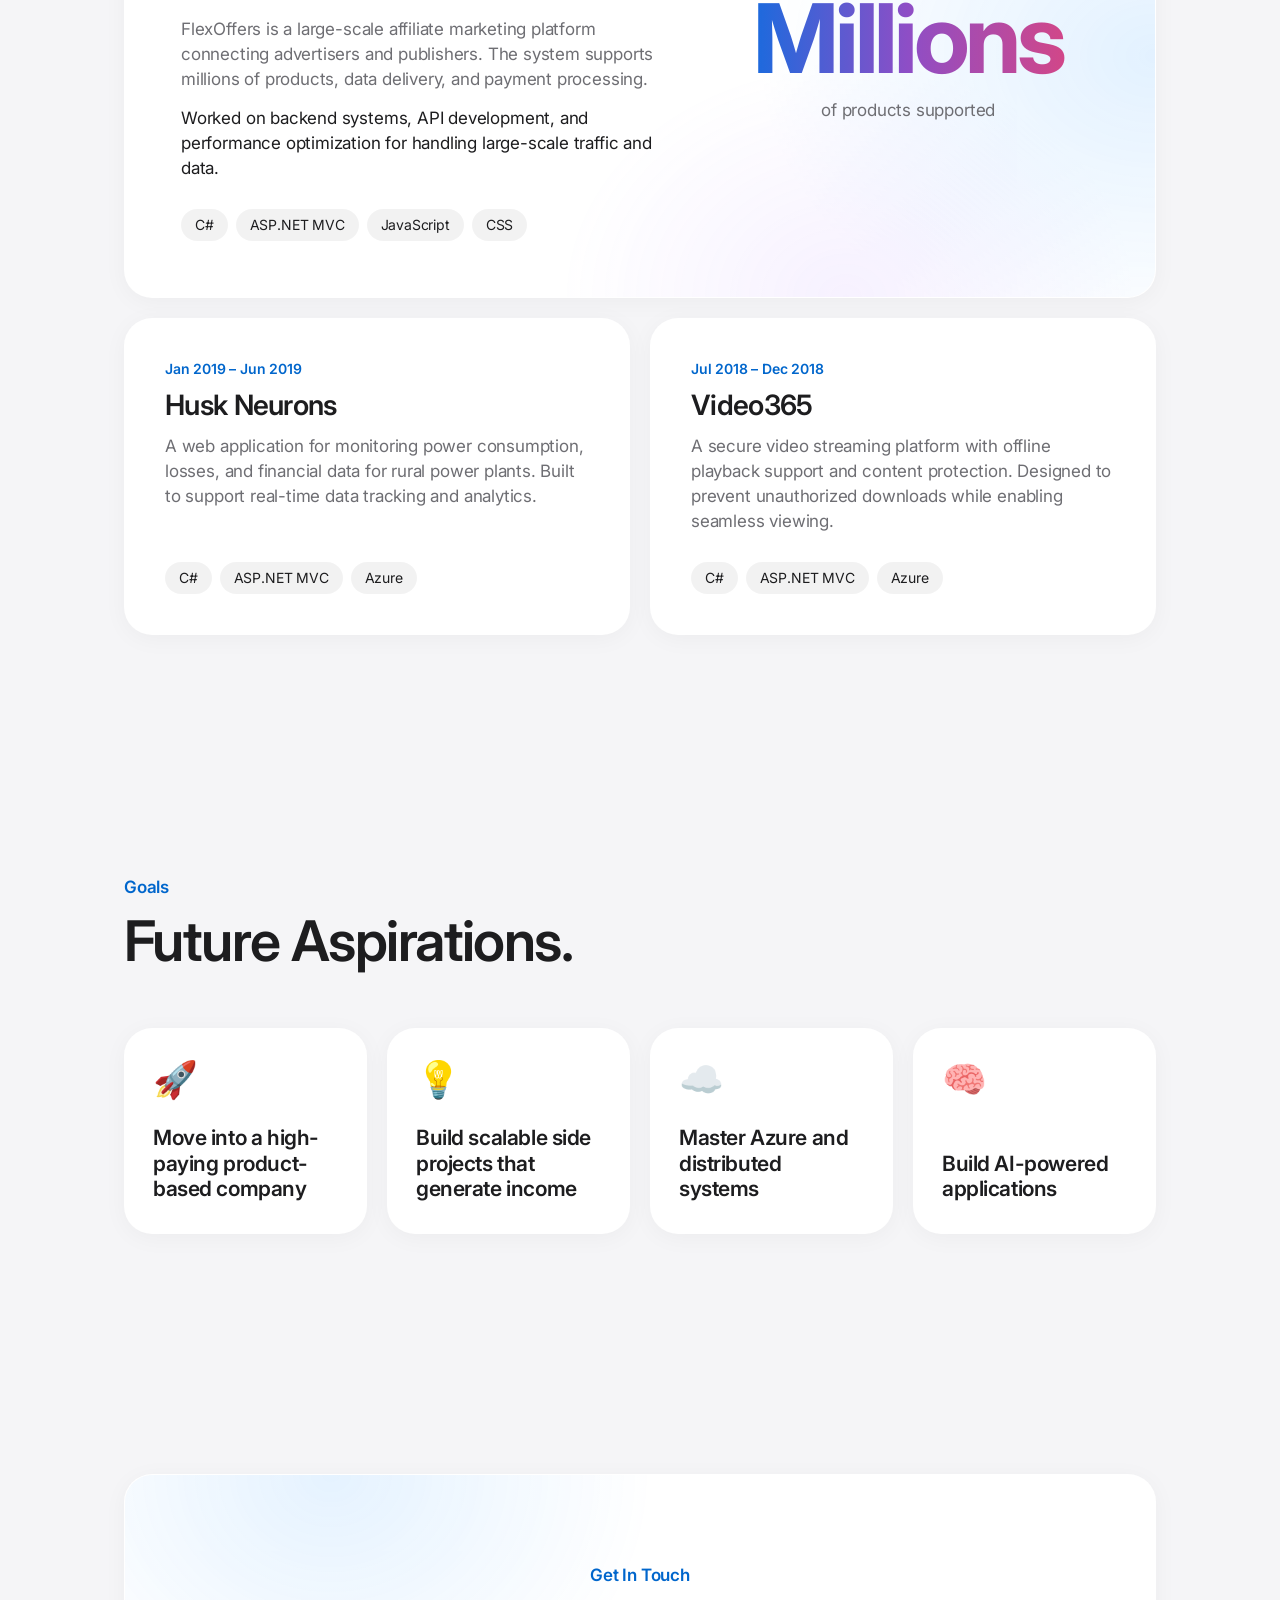
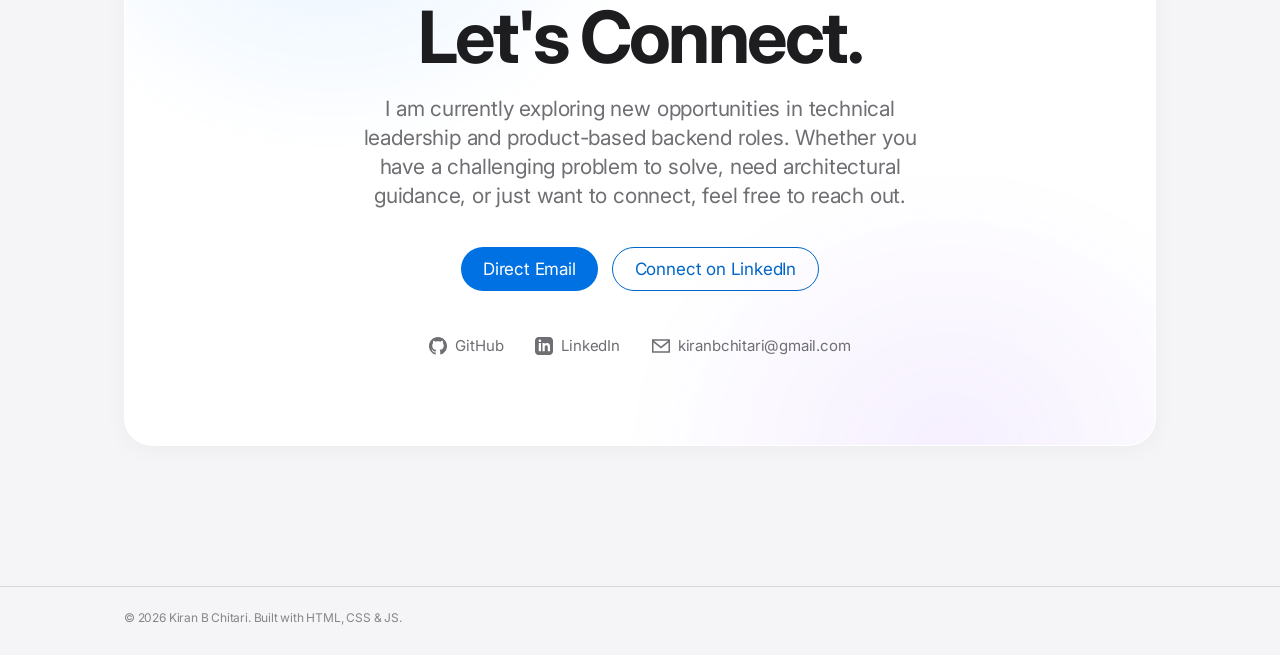
==== commit fcb2019e: "Redesign site and add AI experience - Rebuild the layout and styles in a clean, Apple-like design - " ====
--- a/index.html
+++ b/index.html
@@ -9,7 +9,7 @@
     <!-- Google Fonts -->
     <link rel="preconnect" href="https://fonts.googleapis.com">
     <link rel="preconnect" href="https://fonts.gstatic.com" crossorigin>
-    <link href="https://fonts.googleapis.com/css2?family=Inter:wght@300;400;500;600;700;800&family=Poppins:wght@400;500;600;700&display=swap" rel="stylesheet">
+    <link href="https://fonts.googleapis.com/css2?family=Inter:wght@400;500;600;700&display=swap" rel="stylesheet">
     <script>
         (function () {
             const savedTheme = localStorage.getItem('theme');
@@ -22,6 +22,7 @@
     </script>
     <!-- CSS -->
     <link rel="stylesheet" href="style.css">
+    <noscript><style>.reveal, .reveal-delay { opacity: 1; transform: none; }</style></noscript>
 </head>
 <body>
     <script>
@@ -30,12 +31,6 @@
             document.documentElement.classList.remove('theme-loading-light');
         }
     </script>
-    <!-- Mouse Glow -->
-    <div class="cursor-glow" id="cursor-glow"></div>
-
-    <!-- Scroll Progress Bar -->
-    <div class="scroll-progress" id="scroll-progress"></div>
-
     <!-- Navigation -->
     <nav class="navbar" id="navbar">
         <div class="nav-content">
@@ -74,18 +69,17 @@
                     <path d="M12 3a6 6 0 0 0 9 7.5A9 9 0 1 1 12 3Z"></path>
                 </svg>
             </button>
-            <div class="mobile-menu-btn" id="mobile-menu-btn">
+            <button class="mobile-menu-btn" id="mobile-menu-btn" type="button" aria-label="Open menu" aria-expanded="false">
                 <span></span>
                 <span></span>
                 <span></span>
-            </div>
+            </button>
         </div>
     </nav>
 
     <main>
         <!-- Hero Section -->
         <section id="hero" class="hero section">
-            
             <div class="hero-content reveal">
                 <p class="greeting">Hello, I'm</p>
                 <h1 class="name">Kiran B Chitari</h1>
@@ -93,9 +87,9 @@
                     <span class="typing-text" id="typing-text"></span><span class="cursor">|</span>
                 </h2>
                 <p class="tagline">Building scalable backend systems and high-performance applications.</p>
-                
+
                 <p class="intro-description">
-                    I am a backend-focused software engineer with 7.5+ years of experience specializing in .NET Core, system design, and scalable architectures. I have grown from Software Engineer to Technical Lead, consistently delivering high-performance systems used by thousands of users.
+                    I am a backend-focused software engineer with 8.5+ years of experience specializing in .NET Core, system design, and scalable architectures. I have grown from Software Engineer to Technical Lead, consistently delivering high-performance systems used by thousands of users.
                 </p>
 
                 <div class="hero-cta">
@@ -108,35 +102,53 @@
         <!-- About Section -->
         <section id="about" class="about section">
             <div class="section-header reveal">
-                <h2>About Me</h2>
-                <div class="heading-line"></div>
-            </div>
-            
-            <div class="about-content reveal-delay glass-card">
-                <p>
-                    <strong>Kiran B Chitari</strong> is a Technical Lead with 7.5+ years of experience in building scalable, high-performance web applications using .NET technologies.
+                <span class="eyebrow">About Me</span>
+                <h2>Backend at heart. AI in practice.</h2>
+            </div>
+
+            <div class="about-content">
+                <p class="about-lead reveal">
+                    <strong>Kiran B Chitari</strong> is a Technical Lead with <strong>8.5+ years of experience</strong> in building scalable, high-performance web applications using .NET technologies.
                 </p>
-                <p>
-                    He has strong expertise in .NET Core Web API, ASP.NET MVC, Dapper, and database optimization. He has worked extensively on real-world production systems handling large-scale data and high traffic.
-                </p>
-                <p>
-                    Currently associated with Monocept, he has progressed through multiple roles including Software Engineer, Senior Software Engineer, Associate Technical Lead, and now Technical Lead.
-                </p>
-                <p>
-                    He specializes in backend architecture, performance optimization, and building reliable systems. He is also exploring Azure, event-driven systems, and AI-powered applications.
-                </p>
+                <div class="about-body reveal">
+                    <p>
+                        He has strong expertise in .NET Core Web API, ASP.NET MVC, Dapper, and database optimization. He has worked extensively on real-world production systems handling large-scale data and high traffic.
+                    </p>
+                    <p>
+                        Currently associated with Monocept, he has progressed through multiple roles including Software Engineer, Senior Software Engineer, Associate Technical Lead, and now Technical Lead.
+                    </p>
+                    <p>
+                        He specializes in backend architecture, performance optimization, and building reliable systems. He also builds AI-powered applications, with hands-on work in LLM integration, RAG, AI agents, and MCP, and keeps growing his skills in Azure and event-driven systems.
+                    </p>
+                </div>
+            </div>
+
+            <div class="stats">
+                <div class="stat glass-card reveal">
+                    <span class="stat-value">8.5+</span>
+                    <span class="stat-label">Years of experience</span>
+                </div>
+                <div class="stat glass-card reveal">
+                    <span class="stat-value">4</span>
+                    <span class="stat-label">Roles, from Software Engineer to Technical Lead</span>
+                </div>
+                <div class="stat glass-card reveal">
+                    <span class="stat-value">3</span>
+                    <span class="stat-label">Featured production projects</span>
+                </div>
             </div>
         </section>
 
         <!-- Skills Section -->
         <section id="skills" class="skills section">
             <div class="section-header reveal">
-                <h2>Technical Arsenal</h2>
-                <div class="heading-line"></div>
+                <span class="eyebrow">Skills</span>
+                <h2>Technical Arsenal.</h2>
+                <p class="section-sub">The tools and ideas behind the systems I build.</p>
             </div>
 
             <div class="skills-grid">
-                <div class="skill-category reveal-delay glass-card">
+                <div class="skill-category span-5 glass-card reveal">
                     <h3>Backend</h3>
                     <ul class="skill-list">
                         <li>.NET Core Web API</li>
@@ -147,18 +159,32 @@
                     </ul>
                 </div>
 
-                <div class="skill-category reveal-delay glass-card" style="transition-delay: 0.1s">
+                <div class="skill-category span-7 skill-featured glass-card reveal">
+                    <h3><span class="gradient-text">AI &amp; GenAI</span></h3>
+                    <ul class="skill-list">
+                        <li>LLM API Integration</li>
+                        <li>Prompt Engineering</li>
+                        <li>RAG Architecture</li>
+                        <li>MCP Development</li>
+                        <li>AI Agent Architecture</li>
+                        <li>NLP / ML</li>
+                        <li>Copilot Studio</li>
+                        <li>AI Security (learning)</li>
+                    </ul>
+                </div>
+
+                <div class="skill-category glass-card reveal">
                     <h3>Frontend</h3>
                     <ul class="skill-list">
                         <li>JavaScript</li>
                         <li>React.js</li>
                         <li>Next.js (Learning)</li>
-                        <li>HTML5 & CSS3</li>
-                    </ul>
-                </div>
-
-                <div class="skill-category reveal-delay glass-card" style="transition-delay: 0.2s">
-                    <h3>Cloud & Tools</h3>
+                        <li>HTML5 &amp; CSS3</li>
+                    </ul>
+                </div>
+
+                <div class="skill-category glass-card reveal">
+                    <h3>Cloud &amp; Tools</h3>
                     <ul class="skill-list">
                         <li>Azure</li>
                         <li>Azure DevOps</li>
@@ -167,7 +193,7 @@
                     </ul>
                 </div>
 
-                <div class="skill-category reveal-delay glass-card" style="transition-delay: 0.3s">
+                <div class="skill-category glass-card reveal">
                     <h3>Core Concepts</h3>
                     <ul class="skill-list">
                         <li>Scalable System Design</li>
@@ -182,31 +208,51 @@
         <!-- Experience Section -->
         <section id="experience" class="experience section">
             <div class="section-header reveal">
-                <h2>Experience Journey</h2>
-                <div class="heading-line"></div>
+                <span class="eyebrow">Experience</span>
+                <h2>Experience Journey.</h2>
+                <p class="section-sub">From Software Engineer to Technical Lead at Monocept.</p>
             </div>
 
             <div class="timeline">
                 <div class="timeline-item reveal">
-                    <div class="timeline-dot"></div>
-                    <div class="timeline-content glass-card">
+                    <div class="timeline-meta">
                         <span class="timeline-date">Apr 2025 – Present</span>
+                        <span class="timeline-company">Monocept</span>
+                        <span class="badge-now">Current role</span>
+                    </div>
+                    <div class="timeline-content">
                         <h3>Technical Lead</h3>
-                        <h4>Monocept</h4>
                         <ul>
                             <li>Leading backend development and system design</li>
                             <li>Making architectural decisions for scalability</li>
                             <li>Mentoring developers</li>
+                            <li>Integrating LLM APIs into products with solid prompt engineering</li>
+                            <li>Designing RAG pipelines and AI agent architectures</li>
+                            <li>Building MCP (Model Context Protocol) servers and tool integrations</li>
                         </ul>
+                        <div class="ai-skills">
+                            <span class="ai-skills-title">AI &amp; GenAI</span>
+                            <ul class="ai-skill-tags">
+                                <li>LLM API Integration</li>
+                                <li>Prompt Engineering</li>
+                                <li>RAG Architecture</li>
+                                <li>MCP Development</li>
+                                <li>AI Agent Architecture</li>
+                                <li>NLP / ML</li>
+                                <li>Copilot Studio</li>
+                                <li>AI Security (learning)</li>
+                            </ul>
+                        </div>
                     </div>
                 </div>
 
                 <div class="timeline-item reveal">
-                    <div class="timeline-dot"></div>
-                    <div class="timeline-content glass-card">
+                    <div class="timeline-meta">
                         <span class="timeline-date">Jun 2023 – Jul 2025</span>
+                        <span class="timeline-company">Monocept</span>
+                    </div>
+                    <div class="timeline-content">
                         <h3>Associate Technical Lead</h3>
-                        <h4>Monocept</h4>
                         <ul>
                             <li>Worked on system improvements and performance optimization</li>
                             <li>Designed scalable APIs</li>
@@ -215,11 +261,12 @@
                 </div>
 
                 <div class="timeline-item reveal">
-                    <div class="timeline-dot"></div>
-                    <div class="timeline-content glass-card">
+                    <div class="timeline-meta">
                         <span class="timeline-date">Mar 2021 – Jun 2023</span>
+                        <span class="timeline-company">Monocept</span>
+                    </div>
+                    <div class="timeline-content">
                         <h3>Senior Software Engineer</h3>
-                        <h4>Monocept</h4>
                         <ul>
                             <li>Built backend systems and optimized database queries</li>
                         </ul>
@@ -227,11 +274,12 @@
                 </div>
 
                 <div class="timeline-item reveal">
-                    <div class="timeline-dot"></div>
-                    <div class="timeline-content glass-card">
+                    <div class="timeline-meta">
                         <span class="timeline-date">Jul 2018 – Feb 2021</span>
+                        <span class="timeline-company">Monocept</span>
+                    </div>
+                    <div class="timeline-content">
                         <h3>Software Engineer</h3>
-                        <h4>Monocept</h4>
                         <ul>
                             <li>Developed core features and APIs</li>
                         </ul>
@@ -243,90 +291,85 @@
         <!-- Projects Section -->
         <section id="projects" class="projects section">
             <div class="section-header reveal">
-                <h2>Featured Projects</h2>
-                <div class="heading-line"></div>
+                <span class="eyebrow">Projects</span>
+                <h2>Featured Projects.</h2>
+                <p class="section-sub">Real production systems, built for scale.</p>
             </div>
 
             <div class="projects-grid">
-                <div class="project-card reveal tilt-card glass-card">
+                <article class="project-card project-featured glass-card reveal">
                     <div class="project-content">
-                        <div class="project-header">
-                            <h3>FlexOffers Affiliate Platform</h3>
-                            <span class="project-duration">Jul 2019 – Present</span>
-                        </div>
+                        <span class="project-duration">Jul 2019 – Present</span>
+                        <h3>FlexOffers Affiliate Platform</h3>
+                        <p class="project-desc">
+                            FlexOffers is a large-scale affiliate marketing platform connecting advertisers and publishers. The system supports millions of products, data delivery, and payment processing.
+                        </p>
+                        <p class="project-impact">
+                            Worked on backend systems, API development, and performance optimization for handling large-scale traffic and data.
+                        </p>
                         <div class="project-tech">
                             <span>C#</span>
                             <span>ASP.NET MVC</span>
                             <span>JavaScript</span>
                             <span>CSS</span>
                         </div>
-                        <p class="project-desc">
-                            FlexOffers is a large-scale affiliate marketing platform connecting advertisers and publishers. The system supports millions of products, data delivery, and payment processing.
-                        </p>
-                        <p class="project-impact">
-                            Worked on backend systems, API development, and performance optimization for handling large-scale traffic and data.
-                        </p>
-                    </div>
-                </div>
-
-                <div class="project-card reveal tilt-card glass-card" style="transition-delay: 0.1s">
-                    <div class="project-content">
-                        <div class="project-header">
-                            <h3>Husk Neurons</h3>
-                            <span class="project-duration">Jan 2019 – Jun 2019</span>
-                        </div>
-                        <div class="project-tech">
-                            <span>C#</span>
-                            <span>ASP.NET MVC</span>
-                            <span>Azure</span>
-                        </div>
-                        <p class="project-desc">
-                            A web application for monitoring power consumption, losses, and financial data for rural power plants. Built to support real-time data tracking and analytics.
-                        </p>
-                    </div>
-                </div>
-
-                <div class="project-card reveal tilt-card glass-card" style="transition-delay: 0.2s">
-                    <div class="project-content">
-                        <div class="project-header">
-                            <h3>Video365</h3>
-                            <span class="project-duration">Jul 2018 – Dec 2018</span>
-                        </div>
-                        <div class="project-tech">
-                            <span>C#</span>
-                            <span>ASP.NET MVC</span>
-                            <span>Azure</span>
-                        </div>
-                        <p class="project-desc">
-                            A secure video streaming platform with offline playback support and content protection. Designed to prevent unauthorized downloads while enabling seamless viewing.
-                        </p>
-                    </div>
-                </div>
+                    </div>
+                    <div class="project-figure" aria-hidden="true">
+                        <span class="project-figure-value">Millions</span>
+                        <span class="project-figure-label">of products supported</span>
+                    </div>
+                </article>
+
+                <article class="project-card glass-card reveal">
+                    <span class="project-duration">Jan 2019 – Jun 2019</span>
+                    <h3>Husk Neurons</h3>
+                    <p class="project-desc">
+                        A web application for monitoring power consumption, losses, and financial data for rural power plants. Built to support real-time data tracking and analytics.
+                    </p>
+                    <div class="project-tech">
+                        <span>C#</span>
+                        <span>ASP.NET MVC</span>
+                        <span>Azure</span>
+                    </div>
+                </article>
+
+                <article class="project-card glass-card reveal">
+                    <span class="project-duration">Jul 2018 – Dec 2018</span>
+                    <h3>Video365</h3>
+                    <p class="project-desc">
+                        A secure video streaming platform with offline playback support and content protection. Designed to prevent unauthorized downloads while enabling seamless viewing.
+                    </p>
+                    <div class="project-tech">
+                        <span>C#</span>
+                        <span>ASP.NET MVC</span>
+                        <span>Azure</span>
+                    </div>
+                </article>
             </div>
         </section>
 
         <!-- Goals Section -->
         <section id="goals" class="goals section">
             <div class="section-header reveal">
-                <h2>Future Aspirations</h2>
-                <div class="heading-line"></div>
-            </div>
-            
-            <div class="goals-content glass-card reveal">
+                <span class="eyebrow">Goals</span>
+                <h2>Future Aspirations.</h2>
+            </div>
+
+            <div class="goals-content">
                 <ul class="goals-list">
-                    <li>
+                    <li class="reveal">
                         <span class="goal-icon">🚀</span>
                         <p>Move into a high-paying product-based company</p>
                     </li>
-                    <li>
+                    <li class="reveal">
                         <span class="goal-icon">💡</span>
                         <p>Build scalable side projects that generate income</p>
                     </li>
-                    <li>
+                    <li class="reveal">
                         <span class="goal-icon">☁️</span>
                         <p>Master Azure and distributed systems</p>
                     </li>
-                    <li>
+                    <li class="reveal">
                         <span class="goal-icon">🧠</span>
                         <p>Build AI-powered applications</p>
                     </li>
@@ -336,42 +379,29 @@
 
         <!-- Contact Section -->
         <section id="contact" class="contact section">
-            <div class="section-header reveal">
-                <h2>Get In Touch</h2>
-                <div class="heading-line"></div>
-            </div>
-
-            <div class="contact-container reveal">
-                <div class="contact-info glass-card">
-                    <h3>Let's Connect</h3>
-                    <p>I'm always open to discussing new opportunities, systems architecture, tech stack explorations, or answering queries.</p>
-                    
-                    <div class="social-links">
-                        <a href="https://github.com/kiranbchitari" target="_blank" rel="noopener noreferrer" class="social-item">
-                            <svg viewBox="0 0 24 24" fill="currentColor" width="24" height="24"><path d="M12 0c-6.626 0-12 5.373-12 12 0 5.302 3.438 9.8 8.207 11.387.599.111.793-.261.793-.577v-2.234c-3.338.726-4.033-1.416-4.033-1.416-.546-1.387-1.333-1.756-1.333-1.756-1.089-.745.083-.729.083-.729 1.205.084 1.839 1.237 1.839 1.237 1.07 1.834 2.807 1.304 3.492.997.107-.775.418-1.305.762-1.604-2.665-.305-5.467-1.334-5.467-5.931 0-1.311.469-2.381 1.236-3.221-.124-.303-.535-1.524.117-3.176 0 0 1.008-.322 3.301 1.23.957-.266 1.983-.399 3.003-.404 1.02.005 2.047.138 3.006.404 2.291-1.552 3.297-1.23 3.297-1.23.653 1.653.242 2.874.118 3.176.77.84 1.235 1.911 1.235 3.221 0 4.609-2.807 5.624-5.479 5.921.43.372.823 1.102.823 2.222v3.293c0 .319.192.694.801.576 4.765-1.589 8.199-6.086 8.199-11.386 0-6.627-5.373-12-12-12z"/></svg>
-                            <span>GitHub</span>
-                        </a>
-                        <a href="https://www.linkedin.com/in/kiranbchitari/" target="_blank" rel="noopener noreferrer" class="social-item">
-                            <svg viewBox="0 0 24 24" fill="currentColor" width="24" height="24"><path d="M19 0h-14c-2.761 0-5 2.239-5 5v14c0 2.761 2.239 5 5 5h14c2.762 0 5-2.239 5-5v-14c0-2.761-2.238-5-5-5zm-11 19h-3v-11h3v11zm-1.5-12.268c-.966 0-1.75-.79-1.75-1.764s.784-1.764 1.75-1.764 1.75.79 1.75 1.764-.783 1.764-1.75 1.764zm13.5 12.268h-3v-5.604c0-3.368-4-3.113-4 0v5.604h-3v-11h3v1.765c1.396-2.586 7-2.777 7 2.476v6.759z"/></svg>
-                            <span>LinkedIn</span>
-                        </a>
-                        <a href="mailto:kiranbchitari@gmail.com" class="social-item">
-                            <svg viewBox="0 0 24 24" fill="currentColor" width="24" height="24"><path d="M0 3v18h24v-18h-24zm21.518 2l-9.518 7.713-9.518-7.713h19.036zm-19.518 14v-11.817l10 8.104 10-8.104v11.817h-20z"/></svg>
-                            <span>kiranbchitari@gmail.com</span>
-                        </a>
-                    </div>
-                </div>
-
-                <div class="contact-promo glass-card">
-                    <div class="promo-icon">
-                        <svg viewBox="0 0 24 24" fill="none" stroke="currentColor" stroke-width="2" stroke-linecap="round" stroke-linejoin="round" width="48" height="48" style="color: var(--text-accent);"><path d="M21 15a2 2 0 0 1-2 2H7l-4 4V5a2 2 0 0 1 2-2h14a2 2 0 0 1 2 2z"></path></svg>
-                    </div>
-                    <h3>Start a Conversation</h3>
-                    <p>I am currently exploring new opportunities in technical leadership and product-based backend roles. Whether you have a challenging problem to solve, need architectural guidance, or just want to connect, feel free to reach out.</p>
-                    <div class="promo-actions">
-                        <a href="mailto:kiranbchitari@gmail.com" class="btn btn-primary">Direct Email</a>
-                        <a href="https://www.linkedin.com/in/kiranbchitari/" target="_blank" rel="noopener noreferrer" class="btn btn-secondary">Connect on LinkedIn</a>
-                    </div>
+            <div class="contact-card glass-card reveal">
+                <span class="eyebrow">Get In Touch</span>
+                <h2>Let's Connect.</h2>
+                <p>I am currently exploring new opportunities in technical leadership and product-based backend roles. Whether you have a challenging problem to solve, need architectural guidance, or just want to connect, feel free to reach out.</p>
+
+                <div class="promo-actions">
+                    <a href="mailto:kiranbchitari@gmail.com" class="btn btn-primary">Direct Email</a>
+                    <a href="https://www.linkedin.com/in/kiranbchitari/" target="_blank" rel="noopener noreferrer" class="btn btn-secondary">Connect on LinkedIn</a>
+                </div>
+
+                <div class="social-links">
+                    <a href="https://github.com/kiranbchitari" target="_blank" rel="noopener noreferrer" class="social-item">
+                        <svg viewBox="0 0 24 24" fill="currentColor" width="24" height="24" aria-hidden="true"><path d="M12 0c-6.626 0-12 5.373-12 12 0 5.302 3.438 9.8 8.207 11.387.599.111.793-.261.793-.577v-2.234c-3.338.726-4.033-1.416-4.033-1.416-.546-1.387-1.333-1.756-1.333-1.756-1.089-.745.083-.729.083-.729 1.205.084 1.839 1.237 1.839 1.237 1.07 1.834 2.807 1.304 3.492.997.107-.775.418-1.305.762-1.604-2.665-.305-5.467-1.334-5.467-5.931 0-1.311.469-2.381 1.236-3.221-.124-.303-.535-1.524.117-3.176 0 0 1.008-.322 3.301 1.23.957-.266 1.983-.399 3.003-.404 1.02.005 2.047.138 3.006.404 2.291-1.552 3.297-1.23 3.297-1.23.653 1.653.242 2.874.118 3.176.77.84 1.235 1.911 1.235 3.221 0 4.609-2.807 5.624-5.479 5.921.43.372.823 1.102.823 2.222v3.293c0 .319.192.694.801.576 4.765-1.589 8.199-6.086 8.199-11.386 0-6.627-5.373-12-12-12z"/></svg>
+                        <span>GitHub</span>
+                    </a>
+                    <a href="https://www.linkedin.com/in/kiranbchitari/" target="_blank" rel="noopener noreferrer" class="social-item">
+                        <svg viewBox="0 0 24 24" fill="currentColor" width="24" height="24" aria-hidden="true"><path d="M19 0h-14c-2.761 0-5 2.239-5 5v14c0 2.761 2.239 5 5 5h14c2.762 0 5-2.239 5-5v-14c0-2.761-2.238-5-5-5zm-11 19h-3v-11h3v11zm-1.5-12.268c-.966 0-1.75-.79-1.75-1.764s.784-1.764 1.75-1.764 1.75.79 1.75 1.764-.783 1.764-1.75 1.764zm13.5 12.268h-3v-5.604c0-3.368-4-3.113-4 0v5.604h-3v-11h3v1.765c1.396-2.586 7-2.777 7 2.476v6.759z"/></svg>
+                        <span>LinkedIn</span>
+                    </a>
+                    <a href="mailto:kiranbchitari@gmail.com" class="social-item">
+                        <svg viewBox="0 0 24 24" fill="currentColor" width="24" height="24" aria-hidden="true"><path d="M0 3v18h24v-18h-24zm21.518 2l-9.518 7.713-9.518-7.713h19.036zm-19.518 14v-11.817l10 8.104 10-8.104v11.817h-20z"/></svg>
+                        <span>kiranbchitari@gmail.com</span>
+                    </a>
                 </div>
             </div>
         </section>
@@ -379,7 +409,7 @@
 
     <footer>
         <div class="footer-content">
-            <p>&copy; 2026 Kiran B Chitari. Built with HTML, CSS, & JS.</p>
+            <p>&copy; 2026 Kiran B Chitari. Built with HTML, CSS &amp; JS.</p>
         </div>
     </footer>
 
--- a/style.css
+++ b/style.css
@@ -1,61 +1,71 @@
-/* ===== CSS Variables & Fonts ===== */
+/* ===== Design tokens ===== */
 :root {
-    /* Sleek Tech Palette */
-    --bg-dark: #050505;
-    --bg-card: rgba(18, 18, 18, 0.6);
-    --border-glass: rgba(255, 255, 255, 0.08);
-    --grid-line: rgba(255, 255, 255, 0.03);
-    --navbar-bg: rgba(5, 5, 5, 0.85);
-    --nav-menu-bg: rgba(5, 5, 5, 0.98);
-    --dropdown-bg: rgba(18, 18, 18, 0.95);
-    --dropdown-arrow-bg: #121212;
-    --card-hover-bg: rgba(25, 25, 25, 0.7);
-    --surface-subtle: rgba(255, 255, 255, 0.02);
-    --surface-hover: rgba(255, 255, 255, 0.04);
-    
-    --text-primary: #ffffff;
-    --text-secondary: #a1a1aa;
-    --text-accent: #38bdf8; /* Sky Blue */
-
-    --theme-cyan: #0ea5e9;
-    --theme-emerald: #10b981;
-    --theme-glow: rgba(14, 165, 233, 0.15);
-    
-    --gradient-primary: linear-gradient(135deg, var(--theme-cyan), var(--theme-emerald));
-    --gradient-hover: linear-gradient(135deg, #0284c7, #059669);
-    
-    --transition-smooth: all 0.3s cubic-bezier(0.4, 0, 0.2, 1);
-    
-    --font-heading: 'Inter', sans-serif;
-    --font-body: 'Inter', sans-serif;
+    /* Dark (default) */
+    --bg: #000000;
+    --bg-card: #161617;
+    --bg-card-hover: #1d1d1f;
+    --hairline: rgba(255, 255, 255, 0.12);
+    --card-border: rgba(255, 255, 255, 0.06);
+    --chip-bg: rgba(255, 255, 255, 0.08);
+    --navbar-bg: rgba(0, 0, 0, 0.72);
+    --nav-menu-bg: #000000;
+
+    --text-primary: #f5f5f7;
+    --text-secondary: #a1a1a6;
+    --text-tertiary: #6e6e73;
+    --text-accent: #2997ff;
+
+    --accent: #2997ff;
+    --accent-fill: #0071e3;
+    --accent-fill-hover: #0077ed;
+    --green: #30d158;
+
+    --gradient-text: linear-gradient(90deg, #2997ff 0%, #a972ff 50%, #ff6482 100%);
+    --aurora-opacity: 1;
+    --shadow-card: none;
+
+    --radius-card: 28px;
+    --nav-height: 52px;
+    --ease-out: cubic-bezier(0.16, 1, 0.3, 1);
+
+    --font: -apple-system, BlinkMacSystemFont, "SF Pro Display", "SF Pro Text", "Inter", "Helvetica Neue", Helvetica, Arial, sans-serif;
+
+    /* Names the privacy pages rely on */
+    --bg-dark: var(--bg);
+    --border-glass: var(--hairline);
+    --theme-cyan: var(--accent);
+    --theme-emerald: var(--green);
+    --font-heading: var(--font);
+    --font-body: var(--font);
 }
 
 body.light-mode {
-    --bg-dark: #f7fafc;
-    --bg-card: rgba(255, 255, 255, 0.78);
-    --border-glass: rgba(15, 23, 42, 0.12);
-    --grid-line: rgba(15, 23, 42, 0.06);
-    --navbar-bg: rgba(255, 255, 255, 0.86);
-    --nav-menu-bg: rgba(255, 255, 255, 0.98);
-    --dropdown-bg: rgba(255, 255, 255, 0.96);
-    --dropdown-arrow-bg: #ffffff;
-    --card-hover-bg: rgba(255, 255, 255, 0.92);
-    --surface-subtle: rgba(15, 23, 42, 0.04);
-    --surface-hover: rgba(14, 165, 233, 0.08);
-
-    --text-primary: #0f172a;
-    --text-secondary: #475569;
-    --text-accent: #0284c7;
-
-    --theme-cyan: #0284c7;
-    --theme-emerald: #059669;
-    --theme-glow: rgba(14, 165, 233, 0.18);
-
-    --gradient-hover: linear-gradient(135deg, #0369a1, #047857);
-}
-
-/* ===== Resets & Base Styles ===== */
-* {
+    --bg: #f5f5f7;
+    --bg-card: #ffffff;
+    --bg-card-hover: #ffffff;
+    --hairline: rgba(0, 0, 0, 0.12);
+    --card-border: transparent;
+    --chip-bg: rgba(0, 0, 0, 0.05);
+    --navbar-bg: rgba(245, 245, 247, 0.72);
+    --nav-menu-bg: #f5f5f7;
+
+    --text-primary: #1d1d1f;
+    --text-secondary: #6e6e73;
+    --text-tertiary: #86868b;
+    --text-accent: #0066cc;
+
+    --accent: #0066cc;
+    --green: #248a3d;
+
+    --gradient-text: linear-gradient(90deg, #0071e3 0%, #8e4ec6 50%, #e0457b 100%);
+    --aurora-opacity: 0.55;
+    --shadow-card: 0 4px 24px rgba(0, 0, 0, 0.04);
+}
+
+/* ===== Base ===== */
+*,
+*::before,
+*::after {
     margin: 0;
     padding: 0;
     box-sizing: border-box;
@@ -63,597 +73,644 @@
 
 html {
     scroll-behavior: smooth;
+    scroll-padding-top: var(--nav-height);
+    -webkit-text-size-adjust: 100%;
 }
 
 body {
-    font-family: var(--font-body);
-    background-color: var(--bg-dark);
+    font-family: var(--font);
+    font-size: 17px;
+    line-height: 1.47;
+    letter-spacing: -0.011em;
     color: var(--text-primary);
-    line-height: 1.6;
+    background: var(--bg);
+    -webkit-font-smoothing: antialiased;
+    -moz-osx-font-smoothing: grayscale;
     overflow-x: hidden;
-    position: relative;
-    transition: background-color 0.3s ease, color 0.3s ease;
+    transition: background-color 0.4s ease, color 0.4s ease;
+}
+
+body.menu-open {
+    overflow: hidden;
+}
+
+a {
+    color: inherit;
+    text-decoration: none;
+}
+
+ul {
+    list-style: none;
+}
+
+button {
+    font: inherit;
+    color: inherit;
+    background: none;
+    border: none;
+    cursor: pointer;
+}
+
+h1, h2, h3, h4 {
+    font-weight: 600;
+    letter-spacing: -0.022em;
+    line-height: 1.1;
+}
+
+:focus-visible {
+    outline: 2px solid var(--accent);
+    outline-offset: 3px;
+    border-radius: 6px;
 }
 
 ::selection {
-    background-color: rgba(14, 165, 233, 0.4);
-    color: var(--text-primary);
-}
-
-/* Background Grid Pattern */
-body::before {
-    content: '';
-    position: fixed;
-    top: 0;
-    left: 0;
-    width: 100%;
-    height: 100%;
-    background-image: 
-        linear-gradient(var(--grid-line) 1px, transparent 1px),
-        linear-gradient(90deg, var(--grid-line) 1px, transparent 1px);
-    background-size: 50px 50px;
-    z-index: -1;
-    pointer-events: none;
-    -webkit-mask-image: linear-gradient(to bottom, black 0%, transparent 80%);
-    mask-image: linear-gradient(to bottom, black 0%, transparent 80%);
-}
-
-/* Mouse Glow Effect */
-.cursor-glow {
-    position: fixed;
-    top: 0;
-    left: 0;
-    width: 600px;
-    height: 600px;
-    border-radius: 50%;
-    background: radial-gradient(circle, rgba(56, 189, 248, 0.1) 0%, rgba(139, 92, 246, 0.1) 30%, transparent 60%);
-    pointer-events: none;
-    z-index: 99; /* Below navbar (100) but above content to give it a neat tint */
-    filter: blur(50px);
-    opacity: 0;
-    transition: opacity 0.5s ease;
-    will-change: transform, opacity;
-}
-
-body.light-mode .cursor-glow {
-    background: radial-gradient(circle, rgba(14, 165, 233, 0.12) 0%, rgba(16, 185, 129, 0.08) 30%, transparent 62%);
-}
-
-/* ===== Typography ===== */
-h1, h2, h3, h4, h5, h6 {
-    font-family: var(--font-heading);
-    color: var(--text-primary);
-    line-height: 1.2;
-    letter-spacing: -0.02em;
-}
-
-p {
-    color: var(--text-secondary);
-}
-
-a {
-    text-decoration: none;
-    color: inherit;
-    transition: var(--transition-smooth);
-}
-
-/* ===== Layout Utilities ===== */
-.section {
-    padding: 100px 5%;
-    max-width: 1200px;
-    margin: 0 auto;
-}
-
-/* ===== Components ===== */
-
-/* Scroll Progress Bar */
+    background: rgba(0, 113, 227, 0.3);
+}
+
+/* Old decorative layers, no longer shown */
+.cursor-glow,
 .scroll-progress {
-    position: fixed;
-    top: 0;
-    left: 0;
-    height: 2px;
-    background: var(--gradient-primary);
-    z-index: 1000;
-    width: 0%;
-    box-shadow: 0 0 10px var(--theme-cyan);
-    transition: width 0.1s ease;
-}
-
-/* Navbar */
+    display: none;
+}
+
+/* ===== Navigation ===== */
 .navbar {
     position: fixed;
-    top: 0;
-    width: 100%;
-    padding: 20px 5%;
+    inset: 0 0 auto 0;
     z-index: 100;
-    transition: var(--transition-smooth);
-    background: transparent;
+    height: var(--nav-height);
+    background: var(--navbar-bg);
+    -webkit-backdrop-filter: saturate(180%) blur(20px);
+    backdrop-filter: saturate(180%) blur(20px);
+    border-bottom: 1px solid transparent;
+    transition: border-color 0.3s ease, background-color 0.4s ease;
 }
 
 .navbar.scrolled {
-    background: var(--navbar-bg);
-    backdrop-filter: blur(12px);
-    -webkit-backdrop-filter: blur(12px);
-    border-bottom: 1px solid var(--border-glass);
-    padding: 15px 5%;
+    border-bottom-color: var(--hairline);
 }
 
 .nav-content {
-    max-width: 1200px;
+    max-width: 1080px;
+    height: 100%;
     margin: 0 auto;
+    padding: 0 24px;
     display: flex;
-    justify-content: space-between;
     align-items: center;
+    gap: 24px;
 }
 
 .logo {
-    font-family: var(--font-heading);
-    font-size: 1.3rem;
-    font-weight: 700;
-    color: var(--text-secondary);
-    letter-spacing: -0.5px;
-    transition: var(--transition-smooth);
+    font-size: 15px;
+    font-weight: 600;
+    letter-spacing: -0.01em;
+    color: var(--text-secondary);
+    white-space: nowrap;
+    transition: color 0.3s ease;
+}
+
+.logo span {
+    color: var(--text-primary);
 }
 
 .logo:hover {
     color: var(--text-primary);
 }
 
-.logo span {
-    color: var(--text-primary);
-}
-
 .nav-links {
     display: flex;
-    gap: 35px;
-    list-style: none;
     align-items: center;
+    gap: 30px;
+    margin-left: auto;
 }
 
 .nav-link {
-    font-size: 0.9rem;
-    font-weight: 500;
-    color: var(--text-secondary);
-    position: relative;
-    letter-spacing: 0.5px;
-}
-
-.nav-link:hover, .nav-link.active {
+    display: inline-flex;
+    align-items: center;
+    gap: 4px;
+    font-size: 13px;
     color: var(--text-primary);
-}
-
-/* Minimalist Nav Indicator */
-.nav-link::after {
-    content: '';
-    position: absolute;
-    bottom: -6px;
-    left: 50%;
-    width: 0;
-    height: 2px;
-    background: var(--gradient-primary);
-    transition: var(--transition-smooth);
-    border-radius: 2px;
-    transform: translateX(-50%);
-}
-
-.nav-link:hover::after, .nav-link.active::after {
-    width: 100%;
-}
-
-/* Dropdown styles */
+    opacity: 0.72;
+    transition: opacity 0.25s ease, color 0.25s ease;
+}
+
+.nav-link:hover,
+.nav-link.active {
+    opacity: 1;
+}
+
 .dropdown {
     position: relative;
-    display: flex;
-    align-items: center;
-}
-
-.dropdown-menu {
-    position: absolute;
-    top: 100%;
-    left: 0;
-    min-width: 200px;
-    margin-top: 15px;
-    padding: 15px 0;
-    list-style: none;
-    opacity: 0;
-    visibility: hidden;
-    transform: translateY(10px);
-    transition: var(--transition-smooth);
-    z-index: 1000;
-    background: var(--dropdown-bg);
-    backdrop-filter: blur(12px);
-    -webkit-backdrop-filter: blur(12px);
-    border: 1px solid var(--border-glass);
-    border-radius: 8px;
-    box-shadow: 0 10px 30px rgba(0,0,0,0.5);
-}
-
-/* Arrow indicator for dropdown menu */
-.dropdown-menu::before {
-    content: '';
-    position: absolute;
-    top: -6px;
-    left: 30px;
-    width: 10px;
-    height: 10px;
-    background: var(--dropdown-arrow-bg);
-    border-left: 1px solid var(--border-glass);
-    border-top: 1px solid var(--border-glass);
-    transform: rotate(45deg);
-}
-
-.dropdown-menu li {
-    width: 100%;
-}
-
-.dropdown-menu .nav-link {
-    display: block;
-    padding: 10px 25px;
-    font-size: 0.85rem;
-    white-space: nowrap;
-}
-
-.dropdown-menu .nav-link::after {
-    display: none; /* Hide the sliding indicator in dropdown items */
-}
-
-.dropdown-menu .nav-link:hover {
-    color: var(--text-accent);
-    background: var(--surface-subtle);
-}
-
-/* Show dropdown on hover (Desktop) */
-@media (min-width: 769px) {
-    .dropdown:hover > .dropdown-menu {
-        opacity: 1;
-        visibility: visible;
-        transform: translateY(0);
-    }
 }
 
 .dropdown-icon {
-    margin-left: 8px;
     width: 10px;
     height: 10px;
     transition: transform 0.3s ease;
-    opacity: 0.6;
-}
-
-.dropdown:hover .dropdown-icon {
+}
+
+.dropdown:hover .dropdown-icon,
+.dropdown:focus-within .dropdown-icon {
+    transform: rotate(180deg);
+}
+
+.dropdown-menu {
+    position: absolute;
+    top: calc(100% + 14px);
+    left: 50%;
+    min-width: 190px;
+    padding: 8px;
+    background: var(--bg-card);
+    border: 1px solid var(--hairline);
+    border-radius: 16px;
+    box-shadow: 0 16px 48px rgba(0, 0, 0, 0.22);
+    opacity: 0;
+    visibility: hidden;
+    transform: translate(-50%, -6px);
+    transition: opacity 0.25s ease, transform 0.25s ease, visibility 0.25s;
+}
+
+/* Bridge the gap so the menu stays open while the pointer travels */
+.dropdown-menu::before {
+    content: "";
+    position: absolute;
+    inset: -16px 0 auto 0;
+    height: 16px;
+}
+
+.dropdown:hover .dropdown-menu,
+.dropdown:focus-within .dropdown-menu {
     opacity: 1;
-}
-
-.dropdown.active .dropdown-icon {
-    transform: rotate(180deg);
-}
-
-/* Mobile Menu Button */
+    visibility: visible;
+    transform: translate(-50%, 0);
+}
+
+.dropdown-menu .nav-link {
+    display: block;
+    padding: 9px 12px;
+    border-radius: 10px;
+    white-space: nowrap;
+}
+
+.dropdown-menu .nav-link:hover {
+    background: var(--chip-bg);
+}
+
+.theme-toggle {
+    position: relative;
+    width: 32px;
+    height: 32px;
+    flex-shrink: 0;
+    border-radius: 50%;
+    display: grid;
+    place-items: center;
+    color: var(--text-primary);
+    opacity: 0.8;
+    transition: opacity 0.25s ease, background-color 0.25s ease;
+}
+
+.theme-toggle:hover {
+    opacity: 1;
+    background: var(--chip-bg);
+}
+
+.theme-icon {
+    grid-area: 1 / 1;
+    width: 16px;
+    height: 16px;
+    transition: opacity 0.3s ease, transform 0.5s var(--ease-out);
+}
+
+.moon-icon {
+    opacity: 0;
+    transform: rotate(-60deg) scale(0.6);
+}
+
+body.light-mode .moon-icon {
+    opacity: 1;
+    transform: none;
+}
+
+body.light-mode .sun-icon {
+    opacity: 0;
+    transform: rotate(60deg) scale(0.6);
+}
+
 .mobile-menu-btn {
     display: none;
-    flex-direction: column;
-    gap: 6px;
+    position: relative;
+    width: 32px;
+    height: 32px;
+    flex-shrink: 0;
     cursor: pointer;
-    z-index: 101;
 }
 
 .mobile-menu-btn span {
-    width: 26px;
-    height: 2px;
-    background-color: var(--text-primary);
-    transition: var(--transition-smooth);
-}
-
-.theme-toggle {
-    width: 42px;
-    height: 42px;
+    position: absolute;
+    left: 8px;
+    width: 16px;
+    height: 1.5px;
+    border-radius: 2px;
+    background: var(--text-primary);
+    transition: transform 0.35s var(--ease-out), opacity 0.2s ease;
+}
+
+.mobile-menu-btn span:nth-child(1) { top: 11px; }
+.mobile-menu-btn span:nth-child(2) { top: 15.5px; opacity: 0; }
+.mobile-menu-btn span:nth-child(3) { top: 20px; }
+
+.mobile-menu-btn.active span:nth-child(1) { transform: translateY(4.5px) rotate(45deg); }
+.mobile-menu-btn.active span:nth-child(3) { transform: translateY(-4.5px) rotate(-45deg); }
+
+/* ===== Layout ===== */
+.section {
+    max-width: 1080px;
+    margin: 0 auto;
+    padding: 120px 24px;
+}
+
+.section-header {
+    max-width: 760px;
+    margin-bottom: 56px;
+}
+
+.eyebrow {
+    display: block;
+    margin-bottom: 12px;
+    font-size: 17px;
+    font-weight: 600;
+    color: var(--accent);
+}
+
+.section-header h2 {
+    font-size: clamp(34px, 5.4vw, 56px);
+    letter-spacing: -0.028em;
+    line-height: 1.07;
+}
+
+.section-sub {
+    margin-top: 16px;
+    font-size: clamp(18px, 2.2vw, 21px);
+    line-height: 1.38;
+    color: var(--text-secondary);
+}
+
+.heading-line {
+    display: none;
+}
+
+/* Cards */
+.glass-card {
+    background: var(--bg-card);
+    border: 1px solid var(--card-border);
+    border-radius: var(--radius-card);
+    box-shadow: var(--shadow-card);
+    transition: background-color 0.4s ease, border-color 0.4s ease;
+}
+
+/* Buttons */
+.btn {
     display: inline-flex;
     align-items: center;
     justify-content: center;
-    color: var(--text-primary);
-    background: var(--surface-subtle);
-    border: 1px solid var(--border-glass);
-    border-radius: 6px;
-    cursor: pointer;
-    transition: var(--transition-smooth);
-}
-
-.theme-toggle:hover {
-    color: var(--text-accent);
-    border-color: var(--text-accent);
-    background: var(--surface-hover);
-    transform: translateY(-2px);
-}
-
-.theme-icon {
-    width: 20px;
-    height: 20px;
-}
-
-.moon-icon,
-body.light-mode .sun-icon {
-    display: none;
-}
-
-body.light-mode .moon-icon {
-    display: block;
-}
-
-/* Sharp Glass Card - More 'Tech' less 'Aura/Purple' */
-.glass-card {
-    background: var(--bg-card);
-    backdrop-filter: blur(8px); /* less blur for sharper look */
-    -webkit-backdrop-filter: blur(8px);
-    border: 1px solid var(--border-glass);
-    border-radius: 8px; /* Sharper corners */
-    padding: 30px;
-    transition: var(--transition-smooth);
-}
-
-.glass-card:hover {
-    border-color: rgba(255, 255, 255, 0.15);
-    background: var(--card-hover-bg);
-    transform: translateY(-3px);
-}
-
-/* Buttons */
-.btn {
-    display: inline-block;
-    padding: 12px 28px;
-    border-radius: 6px; /* sharper corners */
-    font-family: var(--font-heading);
-    font-weight: 600;
-    font-size: 0.95rem;
-    cursor: pointer;
-    text-align: center;
-    transition: var(--transition-smooth);
+    gap: 6px;
+    min-height: 44px;
+    padding: 11px 22px;
+    border-radius: 980px;
+    font-size: 17px;
+    font-weight: 400;
+    line-height: 1.2;
+    transition: background-color 0.25s ease, color 0.25s ease, border-color 0.25s ease, transform 0.25s ease;
+}
+
+.btn:active {
+    transform: scale(0.97);
 }
 
 .btn-primary {
-    background: var(--gradient-primary);
-    color: white;
-    border: none;
-    box-shadow: 0 4px 15px var(--theme-glow);
+    background: var(--accent-fill);
+    color: #ffffff;
 }
 
 .btn-primary:hover {
-    background: var(--gradient-hover);
-    box-shadow: 0 6px 20px rgba(14, 165, 233, 0.3);
-    transform: translateY(-2px);
+    background: var(--accent-fill-hover);
 }
 
 .btn-secondary {
-    background: var(--surface-subtle);
-    color: var(--text-primary);
-    border: 1px solid var(--border-glass);
+    color: var(--accent);
+    border: 1px solid var(--accent);
 }
 
 .btn-secondary:hover {
-    border-color: var(--text-accent);
-    background: var(--surface-hover);
-    transform: translateY(-2px);
-}
-
-/* Section Headers */
-.section-header {
-    margin-bottom: 60px;
-    text-align: left; /* left align for a more structured tech docs feel */
-}
-
-.section-header h2 {
-    font-size: 2.2rem;
-    margin-bottom: 15px;
-    color: var(--text-primary);
-    font-weight: 700;
-}
-
-.section-header h2 span {
-    color: var(--text-accent);
-}
-
-.heading-line {
-    height: 2px;
-    width: 50px;
-    background: var(--gradient-primary);
-    border-radius: 2px;
-}
-
-/* ===== Sections ===== */
-
-/* Hero */
+    background: var(--accent-fill);
+    border-color: var(--accent-fill);
+    color: #ffffff;
+}
+
+.gradient-text {
+    background: var(--gradient-text);
+    -webkit-background-clip: text;
+    background-clip: text;
+    color: transparent;
+}
+
+/* Scroll reveal */
+.reveal,
+.reveal-delay {
+    opacity: 0;
+    transform: translateY(28px);
+    transition: opacity 0.9s var(--ease-out), transform 0.9s var(--ease-out), background-color 0.4s ease, border-color 0.4s ease;
+}
+
+.reveal.active,
+.reveal-delay.active {
+    opacity: 1;
+    transform: none;
+}
+
+/* ===== Hero ===== */
 .hero {
+    position: relative;
+    max-width: none;
     min-height: 100vh;
+    min-height: 100svh;
+    padding: calc(var(--nav-height) + 60px) 24px 80px;
     display: flex;
     align-items: center;
-    position: relative;
-    padding-top: 100px;
+    justify-content: center;
+    text-align: center;
+    overflow: hidden;
+    isolation: isolate;
+}
+
+.hero::before {
+    content: "";
+    position: absolute;
+    z-index: -1;
+    inset: -10% -10% 0;
+    opacity: var(--aurora-opacity);
+    background:
+        radial-gradient(38% 46% at 30% 38%, rgba(41, 151, 255, 0.30), transparent 70%),
+        radial-gradient(34% 42% at 70% 34%, rgba(169, 114, 255, 0.26), transparent 70%),
+        radial-gradient(30% 38% at 54% 68%, rgba(255, 100, 130, 0.16), transparent 70%);
+    filter: blur(48px);
+    animation: aurora 20s ease-in-out infinite alternate;
+}
+
+.hero::after {
+    content: "";
+    position: absolute;
+    z-index: -1;
+    inset: auto 0 0;
+    height: 30%;
+    background: linear-gradient(to bottom, transparent, var(--bg));
+}
+
+@keyframes aurora {
+    from { transform: translate3d(-3%, -2%, 0) scale(1); }
+    to   { transform: translate3d(3%, 3%, 0) scale(1.12); }
 }
 
 .hero-content {
-    max-width: 800px;
+    max-width: 860px;
 }
 
 .greeting {
-    color: var(--theme-emerald);
-    font-family: var(--font-body);
-    font-weight: 600;
-    font-size: 1.1rem;
-    margin-bottom: 12px;
-    letter-spacing: 1px;
-    text-transform: uppercase;
+    font-size: clamp(19px, 2.4vw, 24px);
+    font-weight: 600;
+    color: var(--text-secondary);
+    margin-bottom: 10px;
 }
 
 .name {
-    font-size: 4.5rem;
-    font-weight: 800;
-    margin-bottom: 10px;
-    line-height: 1.1;
-    color: var(--text-primary);
+    font-size: clamp(52px, 10.5vw, 112px);
+    font-weight: 700;
+    letter-spacing: -0.04em;
+    line-height: 1.02;
 }
 
 .role {
-    font-size: 2rem;
-    color: var(--text-secondary);
-    margin-bottom: 25px;
-    font-weight: 500;
+    min-height: 1.25em;
+    margin-top: 18px;
+    font-size: clamp(26px, 4.4vw, 44px);
+    font-weight: 600;
+    letter-spacing: -0.025em;
+    line-height: 1.2;
+}
+
+.typing-text {
+    background: var(--gradient-text);
+    -webkit-background-clip: text;
+    background-clip: text;
+    color: transparent;
 }
 
 .cursor {
     display: inline-block;
-    width: 2px;
-    background-color: var(--text-accent);
-    animation: blink 1s infinite;
-    margin-left: 5px;
+    margin-left: 2px;
+    font-weight: 300;
+    color: var(--accent);
+    animation: blink 1.1s steps(1) infinite;
 }
 
 @keyframes blink {
-    0%, 100% { opacity: 1; }
     50% { opacity: 0; }
 }
 
 .tagline {
-    font-size: 1.25rem;
-    color: var(--text-primary);
-    margin-bottom: 25px;
-    max-width: 650px;
+    max-width: 640px;
+    margin: 26px auto 0;
+    font-size: clamp(19px, 2.4vw, 24px);
     font-weight: 500;
+    line-height: 1.3;
+    letter-spacing: -0.015em;
 }
 
 .intro-description {
-    font-size: 1.05rem;
-    margin-bottom: 45px;
-    max-width: 700px;
+    max-width: 620px;
+    margin: 16px auto 0;
     color: var(--text-secondary);
 }
 
 .hero-cta {
     display: flex;
-    gap: 15px;
-}
-
-/* About */
+    flex-wrap: wrap;
+    justify-content: center;
+    gap: 14px;
+    margin-top: 36px;
+}
+
+/* ===== About ===== */
 .about-content {
-    display: flex;
-    flex-direction: column;
+    background: none;
+    border: none;
+    box-shadow: none;
+    border-radius: 0;
+    display: grid;
+    grid-template-columns: 1.15fr 1fr;
+    gap: 56px;
+    align-items: start;
+}
+
+.about-lead {
+    font-size: clamp(24px, 3.2vw, 34px);
+    font-weight: 600;
+    line-height: 1.22;
+    letter-spacing: -0.024em;
+    color: var(--text-secondary);
+}
+
+.about-lead strong {
+    font-weight: 600;
+    color: var(--text-primary);
+}
+
+.about-body p {
+    color: var(--text-secondary);
+}
+
+.about-body p + p {
+    margin-top: 18px;
+}
+
+.stats {
+    display: grid;
+    grid-template-columns: repeat(3, 1fr);
     gap: 20px;
-    font-size: 1.05rem;
-}
-
-.about-content strong {
-    color: var(--text-primary);
-    font-weight: 600;
-}
-
-/* Skills */
+    margin-top: 64px;
+}
+
+.stat {
+    padding: 32px;
+}
+
+.stat-value {
+    display: block;
+    font-size: clamp(40px, 5.4vw, 60px);
+    font-weight: 600;
+    letter-spacing: -0.035em;
+    line-height: 1.05;
+}
+
+.stat-label {
+    display: block;
+    margin-top: 10px;
+    color: var(--text-secondary);
+}
+
+/* ===== Skills (bento) ===== */
 .skills-grid {
     display: grid;
-    grid-template-columns: repeat(auto-fit, minmax(250px, 1fr));
-    gap: 25px;
-}
+    grid-template-columns: repeat(12, 1fr);
+    gap: 20px;
+}
+
+.skill-category {
+    grid-column: span 4;
+    padding: 36px;
+}
+
+.skill-category.span-5 { grid-column: span 5; }
+.skill-category.span-7 { grid-column: span 7; }
 
 .skill-category h3 {
-    font-size: 1.2rem;
-    margin-bottom: 20px;
+    font-size: 28px;
+    letter-spacing: -0.025em;
+}
+
+.skill-note {
+    margin-top: 8px;
+    color: var(--text-secondary);
+}
+
+.skill-list {
+    display: flex;
+    flex-wrap: wrap;
+    gap: 8px;
+    margin-top: 24px;
+}
+
+.skill-list li,
+.project-tech span,
+.timeline-content .ai-skill-tags li {
+    padding: 7px 14px;
+    border-radius: 999px;
+    background: var(--chip-bg);
+    font-size: 14px;
+    line-height: 1.3;
     color: var(--text-primary);
-    border-bottom: 1px solid var(--border-glass);
-    padding-bottom: 10px;
-    font-weight: 600;
-}
-
-.skill-list {
-    list-style: none;
-    display: flex;
-    flex-direction: column;
-    gap: 12px;
-}
-
-.skill-list li {
-    color: var(--text-secondary);
+}
+
+.skill-featured {
     position: relative;
-    padding-left: 20px;
-    font-size: 0.95rem;
-}
-
-.skill-list li::before {
-    content: '▹';
+    overflow: hidden;
+    isolation: isolate;
+}
+
+.skill-featured::before {
+    content: "";
     position: absolute;
-    left: 0;
-    top: 0;
-    color: var(--text-accent);
-}
-
-/* Experience Timeline */
+    z-index: -1;
+    inset: 0;
+    opacity: var(--aurora-opacity);
+    background:
+        radial-gradient(60% 80% at 100% 0%, rgba(169, 114, 255, 0.22), transparent 70%),
+        radial-gradient(50% 70% at 0% 100%, rgba(41, 151, 255, 0.18), transparent 70%);
+}
+
+/* ===== Experience ===== */
 .timeline {
-    position: relative;
-    max-width: 850px;
-}
-
-.timeline::before {
-    content: '';
-    position: absolute;
-    left: 15px;
-    top: 0;
-    height: 100%;
-    width: 1px; /* Thinner line */
-    background: var(--border-glass);
+    border-top: 1px solid var(--hairline);
 }
 
 .timeline-item {
-    position: relative;
-    padding-left: 50px;
-    margin-bottom: 40px;
-}
-
-.timeline-item:last-child {
-    margin-bottom: 0;
-}
-
-.timeline-dot {
-    position: absolute;
-    left: 11px;
-    top: 5px;
-    width: 9px; /* Smaller, sharper dots */
-    height: 9px;
+    display: grid;
+    grid-template-columns: 240px 1fr;
+    gap: 40px;
+    padding: 44px 0;
+    border-bottom: 1px solid var(--hairline);
+}
+
+.timeline-date {
+    display: block;
+    font-size: 17px;
+    font-weight: 600;
+}
+
+.timeline-company {
+    display: block;
+    margin-top: 4px;
+    color: var(--text-secondary);
+}
+
+.badge-now {
+    display: inline-flex;
+    align-items: center;
+    gap: 6px;
+    margin-top: 14px;
+    padding: 4px 10px;
+    border-radius: 999px;
+    background: var(--chip-bg);
+    font-size: 12px;
+    font-weight: 600;
+    color: var(--green);
+}
+
+.badge-now::before {
+    content: "";
+    width: 6px;
+    height: 6px;
     border-radius: 50%;
-    background: var(--theme-cyan);
-    box-shadow: 0 0 10px var(--theme-glow);
-    z-index: 1;
-}
-
-.timeline-content {
-    padding: 25px;
-    border-left: 2px solid transparent;
-}
-
-.timeline-item:hover .timeline-content {
-    border-left-color: var(--theme-emerald);
-}
-
-.timeline-date {
-    display: inline-block;
-    color: var(--theme-emerald);
-    font-family: var(--font-heading);
-    font-size: 0.85rem;
-    font-weight: 600;
-    margin-bottom: 10px;
-    letter-spacing: 0.5px;
-    text-transform: uppercase;
+    background: currentColor;
 }
 
 .timeline-content h3 {
-    font-size: 1.25rem;
-    margin-bottom: 5px;
-    color: var(--text-primary);
-}
-
-.timeline-content h4 {
-    color: var(--text-secondary);
-    font-weight: 400;
-    margin-bottom: 15px;
-    font-size: 1rem;
+    font-size: 28px;
+    letter-spacing: -0.025em;
+    margin-bottom: 16px;
 }
 
 .timeline-content ul {
-    list-style: none;
     display: flex;
     flex-direction: column;
     gap: 8px;
@@ -661,374 +718,472 @@
 
 .timeline-content li {
     position: relative;
-    padding-left: 15px;
-    font-size: 0.95rem;
+    padding-left: 18px;
     color: var(--text-secondary);
 }
 
 .timeline-content li::before {
-    content: '→';
+    content: "";
     position: absolute;
-    left: 0;
-    color: var(--theme-cyan);
-    font-size: 0.9em;
-}
-
-/* Projects */
+    left: 2px;
+    top: 0.68em;
+    width: 5px;
+    height: 5px;
+    border-radius: 50%;
+    background: var(--text-tertiary);
+}
+
+.ai-skills {
+    margin-top: 24px;
+}
+
+.ai-skills-title {
+    display: block;
+    margin-bottom: 12px;
+    font-size: 14px;
+    font-weight: 600;
+    background: var(--gradient-text);
+    -webkit-background-clip: text;
+    background-clip: text;
+    color: transparent;
+    width: fit-content;
+}
+
+.timeline-content .ai-skill-tags {
+    flex-direction: row;
+    flex-wrap: wrap;
+}
+
+.timeline-content .ai-skill-tags li::before {
+    content: none;
+}
+
+/* ===== Projects ===== */
 .projects-grid {
     display: grid;
-    grid-template-columns: repeat(auto-fit, minmax(320px, 1fr));
-    gap: 25px;
+    grid-template-columns: repeat(2, 1fr);
+    gap: 20px;
 }
 
 .project-card {
-    height: 100%;
+    padding: 40px;
     display: flex;
     flex-direction: column;
-}
-
-.project-content {
-    display: flex;
-    flex-direction: column;
-    height: 100%;
-}
-
-.project-header {
-    margin-bottom: 15px;
-}
-
-.project-header h3 {
-    font-size: 1.3rem;
-    margin-bottom: 5px;
+    transition: transform 0.5s var(--ease-out), opacity 0.9s var(--ease-out), background-color 0.4s ease, border-color 0.4s ease;
+}
+
+.project-card.active:hover {
+    transform: scale(1.012);
+}
+
+.project-duration {
+    font-size: 14px;
+    font-weight: 600;
+    color: var(--accent);
+}
+
+.project-card h3 {
+    margin-top: 10px;
+    font-size: 28px;
+    letter-spacing: -0.025em;
+}
+
+.project-desc,
+.project-impact {
+    margin-top: 14px;
+    color: var(--text-secondary);
+}
+
+.project-impact {
     color: var(--text-primary);
-}
-
-.project-duration {
-    font-size: 0.8rem;
-    color: var(--text-secondary);
-    font-family: var(--font-heading);
 }
 
 .project-tech {
     display: flex;
     flex-wrap: wrap;
     gap: 8px;
-    margin-bottom: 20px;
-}
-
-.project-tech span {
-    font-size: 0.75rem;
-    font-family: var(--font-heading);
-    background: rgba(14, 165, 233, 0.1);
-    padding: 4px 10px;
-    border-radius: 4px; /* sharp */
-    color: var(--text-accent);
-    font-weight: 500;
-}
-
-.project-desc {
-    margin-bottom: 15px;
-    flex-grow: 1;
-    font-size: 0.95rem;
-}
-
-.project-impact {
-    font-size: 0.9rem;
-    color: var(--text-primary);
-    border-top: 1px solid var(--border-glass);
-    padding-top: 15px;
-}
-
-/* Tilt Effect Class */
-.tilt-card {
-    transform-style: preserve-3d;
-    transform: perspective(1000px);
-}
-
-/* Goals */
+    margin-top: auto;
+    padding-top: 28px;
+}
+
+.project-featured {
+    grid-column: 1 / -1;
+    position: relative;
+    overflow: hidden;
+    isolation: isolate;
+    display: grid;
+    grid-template-columns: 1.3fr 1fr;
+    gap: 40px;
+    align-items: center;
+    padding: 56px;
+}
+
+.project-featured::before {
+    content: "";
+    position: absolute;
+    z-index: -1;
+    inset: 0;
+    opacity: var(--aurora-opacity);
+    background:
+        radial-gradient(55% 90% at 100% 50%, rgba(41, 151, 255, 0.24), transparent 70%),
+        radial-gradient(40% 70% at 70% 100%, rgba(169, 114, 255, 0.18), transparent 70%);
+}
+
+.project-featured h3 {
+    font-size: clamp(30px, 4vw, 44px);
+    letter-spacing: -0.03em;
+}
+
+.project-featured .project-tech {
+    margin-top: 0;
+}
+
+.project-figure {
+    text-align: center;
+}
+
+.project-figure-value {
+    display: block;
+    font-size: clamp(52px, 8vw, 96px);
+    font-weight: 700;
+    letter-spacing: -0.045em;
+    line-height: 1;
+    background: var(--gradient-text);
+    -webkit-background-clip: text;
+    background-clip: text;
+    color: transparent;
+}
+
+.project-figure-label {
+    display: block;
+    margin-top: 12px;
+    color: var(--text-secondary);
+}
+
+/* ===== Goals ===== */
 .goals-content {
-    max-width: 800px;
+    background: none;
+    border: none;
+    box-shadow: none;
+    border-radius: 0;
 }
 
 .goals-list {
-    list-style: none;
+    display: grid;
+    grid-template-columns: repeat(4, 1fr);
+    gap: 20px;
+}
+
+.goals-list li {
+    padding: 32px 28px;
+    min-height: 200px;
     display: flex;
     flex-direction: column;
-    gap: 15px;
-}
-
-.goals-list li {
+    justify-content: space-between;
+    gap: 28px;
+    background: var(--bg-card);
+    border: 1px solid var(--card-border);
+    border-radius: var(--radius-card);
+    box-shadow: var(--shadow-card);
+    transition: background-color 0.4s ease, border-color 0.4s ease;
+}
+
+.goal-icon {
+    font-size: 36px;
+    line-height: 1;
+}
+
+.goals-list p {
+    font-size: 21px;
+    font-weight: 600;
+    line-height: 1.2;
+    letter-spacing: -0.02em;
+}
+
+/* ===== Contact ===== */
+.contact {
+    padding-bottom: 140px;
+}
+
+.contact-card {
+    position: relative;
+    overflow: hidden;
+    isolation: isolate;
+    padding: 88px 40px;
+    text-align: center;
+}
+
+.contact-card::before {
+    content: "";
+    position: absolute;
+    z-index: -1;
+    inset: 0;
+    opacity: var(--aurora-opacity);
+    background:
+        radial-gradient(45% 70% at 20% 0%, rgba(41, 151, 255, 0.22), transparent 70%),
+        radial-gradient(45% 70% at 80% 100%, rgba(169, 114, 255, 0.20), transparent 70%);
+}
+
+.contact-card h2 {
+    font-size: clamp(38px, 6.4vw, 72px);
+    font-weight: 700;
+    letter-spacing: -0.035em;
+    line-height: 1.04;
+}
+
+.contact-card > p {
+    max-width: 600px;
+    margin: 20px auto 0;
+    font-size: clamp(18px, 2.2vw, 21px);
+    line-height: 1.38;
+    color: var(--text-secondary);
+}
+
+.promo-actions {
     display: flex;
-    align-items: center;
-    gap: 20px;
-    padding: 15px 20px;
-    background: var(--surface-subtle);
-    border-radius: 8px;
-    border: 1px solid var(--border-glass);
-    transition: var(--transition-smooth);
-}
-
-.goals-list li:hover {
-    border-color: rgba(255,255,255,0.15);
-    background: var(--surface-hover);
-}
-
-.goal-icon {
-    font-size: 1.5rem;
-    display: flex;
-    align-items: center;
+    flex-wrap: wrap;
     justify-content: center;
-}
-
-.goals-list p {
-    color: var(--text-primary);
-    font-weight: 500;
-    font-size: 1rem;
-}
-
-/* Contact */
-.contact-container {
-    display: grid;
-    grid-template-columns: 1fr 1.5fr;
-    gap: 40px;
-}
-
-.contact-info h3 {
-    font-size: 1.6rem;
-    margin-bottom: 15px;
-    color: var(--text-primary);
-}
-
-.contact-info p {
-    margin-bottom: 30px;
-    font-size: 0.95rem;
+    gap: 14px;
+    margin-top: 36px;
 }
 
 .social-links {
     display: flex;
-    flex-direction: column;
-    gap: 10px;
+    flex-wrap: wrap;
+    justify-content: center;
+    gap: 12px 32px;
+    margin-top: 44px;
 }
 
 .social-item {
-    display: flex;
+    display: inline-flex;
     align-items: center;
-    gap: 15px;
-    padding: 12px 15px;
-    background: var(--surface-subtle);
-    border-radius: 6px;
-    transition: var(--transition-smooth);
-    border: 1px solid var(--border-glass);
-}
-
-a.social-item:hover {
-    background: var(--surface-hover);
-    border-color: rgba(255,255,255,0.2);
+    gap: 8px;
+    font-size: 15px;
+    color: var(--text-secondary);
+    transition: color 0.25s ease;
+}
+
+.social-item svg {
+    width: 18px;
+    height: 18px;
+}
+
+.social-item:hover {
     color: var(--text-primary);
 }
 
-.social-item svg {
-    color: var(--text-accent);
-}
-
-/* Promo Card styling (moved from inline) */
-.contact-promo {
-    display: flex;
-    flex-direction: column;
-    justify-content: center;
-}
-
-.promo-icon {
-    margin-bottom: 20px;
-}
-
-.contact-promo h3 {
-    font-size: 1.6rem;
-    margin-bottom: 15px;
-    color: var(--text-primary);
-}
-
-.contact-promo p {
-    margin-bottom: 30px;
-    font-size: 1.05rem;
-    color: var(--text-secondary);
-}
-
-.promo-actions {
-    display: flex;
-    gap: 15px;
-    flex-wrap: wrap;
-    margin-top: auto;
-}
-
-.promo-actions .btn {
-    flex: 1;
-    min-width: 200px;
-}
-
-/* Footer */
+/* ===== Footer ===== */
 footer {
-    text-align: center;
-    padding: 30px 5%;
-    border-top: 1px solid var(--border-glass);
-    margin-top: 80px;
-}
-
-footer p {
-    font-size: 0.85rem;
-    color: var(--text-secondary);
-}
-
-/* ===== Animations (Scroll Reveal) ===== */
-.reveal {
-    opacity: 0;
-    transform: translateY(20px);
-    transition: all 0.6s cubic-bezier(0.5, 0, 0, 1);
-}
-
-.reveal.active {
-    opacity: 1;
-    transform: translateY(0);
-}
-
-/* ===== Responsive Design ===== */
-@media (max-width: 992px) {
-    .contact-container {
+    border-top: 1px solid var(--hairline);
+}
+
+.footer-content {
+    max-width: 1080px;
+    margin: 0 auto;
+    padding: 22px 24px 28px;
+    font-size: 12px;
+    color: var(--text-tertiary);
+}
+
+/* ===== Responsive ===== */
+@media (max-width: 960px) {
+    .skill-category,
+    .skill-category.span-5,
+    .skill-category.span-7 {
+        grid-column: span 6;
+    }
+
+    .skill-category.span-7 {
+        grid-column: 1 / -1;
+    }
+
+    .goals-list {
+        grid-template-columns: repeat(2, 1fr);
+    }
+
+    .goals-list li {
+        min-height: 170px;
+    }
+
+    .about-content {
         grid-template-columns: 1fr;
-    }
-    
-    .name {
-        font-size: 3.5rem;
+        gap: 28px;
     }
 }
 
 @media (max-width: 768px) {
     .section {
-        padding: 80px 5%;
-    }
-
-    .name {
-        font-size: 2.8rem;
-    }
-
-    .role {
-        font-size: 1.5rem;
-    }
-
-    .hero-cta {
-        flex-direction: column;
-    }
-
-    .btn {
-        width: 100%;
-    }
-
-    /* Mobile Menu */
+        padding: 84px 20px;
+    }
+
+    .hero {
+        padding: calc(var(--nav-height) + 40px) 20px 64px;
+    }
+
+    .section-header {
+        margin-bottom: 40px;
+    }
+
+    .nav-content {
+        padding: 0 16px 0 20px;
+        gap: 6px;
+    }
+
     .mobile-menu-btn {
-        display: flex;
+        display: block;
+    }
+
+    .theme-toggle {
+        margin-left: auto;
     }
 
     .nav-links {
+        /* The navbar's backdrop-filter makes it the containing block, so size from it */
         position: absolute;
         top: 100%;
         left: 0;
-        width: 100%;
+        right: 0;
+        height: calc(100vh - var(--nav-height));
+        height: calc(100dvh - var(--nav-height));
+        margin: 0;
+        padding: 28px 28px 48px;
+        flex-direction: column;
+        align-items: flex-start;
+        gap: 4px;
+        overflow-y: auto;
         background: var(--nav-menu-bg);
-        backdrop-filter: blur(16px);
-        flex-direction: column;
-        align-items: center;
-        padding: 30px 0;
-        gap: 25px;
-        clip-path: circle(0% at top right);
-        transition: all 0.4s ease-in-out;
-        border-bottom: 1px solid var(--border-glass);
+        opacity: 0;
+        visibility: hidden;
+        transform: translateY(-8px);
+        transition: opacity 0.3s ease, transform 0.4s var(--ease-out), visibility 0.3s;
     }
 
     .nav-links.active {
-        clip-path: circle(150% at top right);
-    }
-
-    /* Mobile Dropdown adjustment */
-    .dropdown {
-        flex-direction: column;
-        width: 100%;
-    }
-
-    .dropdown-menu {
-        position: static;
         opacity: 1;
         visibility: visible;
         transform: none;
-        background: transparent;
+    }
+
+    .nav-links > li {
+        width: 100%;
+    }
+
+    .nav-links > li > .nav-link {
+        padding: 8px 0;
+        font-size: 28px;
+        font-weight: 600;
+        letter-spacing: -0.025em;
+        opacity: 1;
+    }
+
+    .dropdown-icon {
+        display: none;
+    }
+
+    .dropdown-menu,
+    .dropdown:hover .dropdown-menu,
+    .dropdown:focus-within .dropdown-menu {
+        position: static;
+        min-width: 0;
+        padding: 0 0 8px;
+        background: none;
         border: none;
         box-shadow: none;
-        padding: 0;
-        max-height: 0;
-        overflow: hidden;
-        transition: all 0.3s ease-in-out;
-        margin-top: 0;
+        opacity: 1;
+        visibility: inherit;
+        transform: none;
+    }
+
+    .dropdown-menu::before {
+        content: none;
+    }
+
+    .dropdown-menu .nav-link {
+        padding: 6px 0;
+        font-size: 17px;
+        color: var(--text-secondary);
+        opacity: 1;
+    }
+
+    .stats {
+        grid-template-columns: 1fr;
+        gap: 14px;
+        margin-top: 44px;
+    }
+
+    .skills-grid,
+    .projects-grid,
+    .goals-list {
+        gap: 14px;
+    }
+
+    .skill-category,
+    .skill-category.span-5,
+    .skill-category.span-7 {
+        grid-column: 1 / -1;
+        padding: 28px;
+    }
+
+    .timeline-item {
+        grid-template-columns: 1fr;
+        gap: 18px;
+        padding: 36px 0;
+    }
+
+    .projects-grid {
+        grid-template-columns: 1fr;
+    }
+
+    .project-card,
+    .project-featured {
+        padding: 32px 28px;
+    }
+
+    .project-featured {
+        grid-template-columns: 1fr;
+        gap: 32px;
+    }
+
+    .project-figure {
+        text-align: left;
+    }
+
+    .contact-card {
+        padding: 64px 24px;
+    }
+}
+
+@media (max-width: 480px) {
+    .goals-list {
+        grid-template-columns: 1fr;
+    }
+
+    .goals-list li {
+        min-height: 0;
+    }
+
+    .hero-cta .btn,
+    .promo-actions .btn {
         width: 100%;
-        display: flex;
-        flex-direction: column;
-        align-items: center;
-        border-radius: 0;
-    }
-
-    .dropdown.active .dropdown-menu {
-        max-height: 500px;
-        margin-top: 15px;
-        padding-bottom: 10px;
-    }
-
-    .dropdown-menu::before {
-        display: none;
-    }
-
-    .dropdown-menu li .nav-link {
-        font-size: 0.9rem;
-        padding: 5px 0;
-        color: var(--text-secondary);
-    }
-    
-    .dropdown-icon {
-        margin-left: 10px;
-        width: 12px;
-        height: 12px;
-    }
-    
-    .mobile-menu-btn.active span:nth-child(1) {
-        transform: translateY(8px) rotate(45deg);
-    }
-    .mobile-menu-btn.active span:nth-child(2) {
-        opacity: 0;
-    }
-    .mobile-menu-btn.active span:nth-child(3) {
-        transform: translateY(-8px) rotate(-45deg);
-    }
-}
-
-@media (max-width: 480px) {
-    .name {
-        font-size: 2.2rem;
-    }
-    
-    .section-header h2 {
-        font-size: 1.8rem;
-    }
-    
-    .timeline {
-        padding-left: 10px;
-    }
-    
-    .timeline::before {
-        left: 5px;
-    }
-    
-    .timeline-dot {
-        left: 0;
-    }
-    
-    .timeline-item {
-        padding-left: 25px;
-    }
-}
+    }
+}
+
+@media (prefers-reduced-motion: reduce) {
+    html {
+        scroll-behavior: auto;
+    }
+
+    *,
+    *::before,
+    *::after {
+        animation: none !important;
+        transition-duration: 0.01ms !important;
+    }
+
+    .reveal,
+    .reveal-delay {
+        opacity: 1;
+        transform: none;
+    }
+}
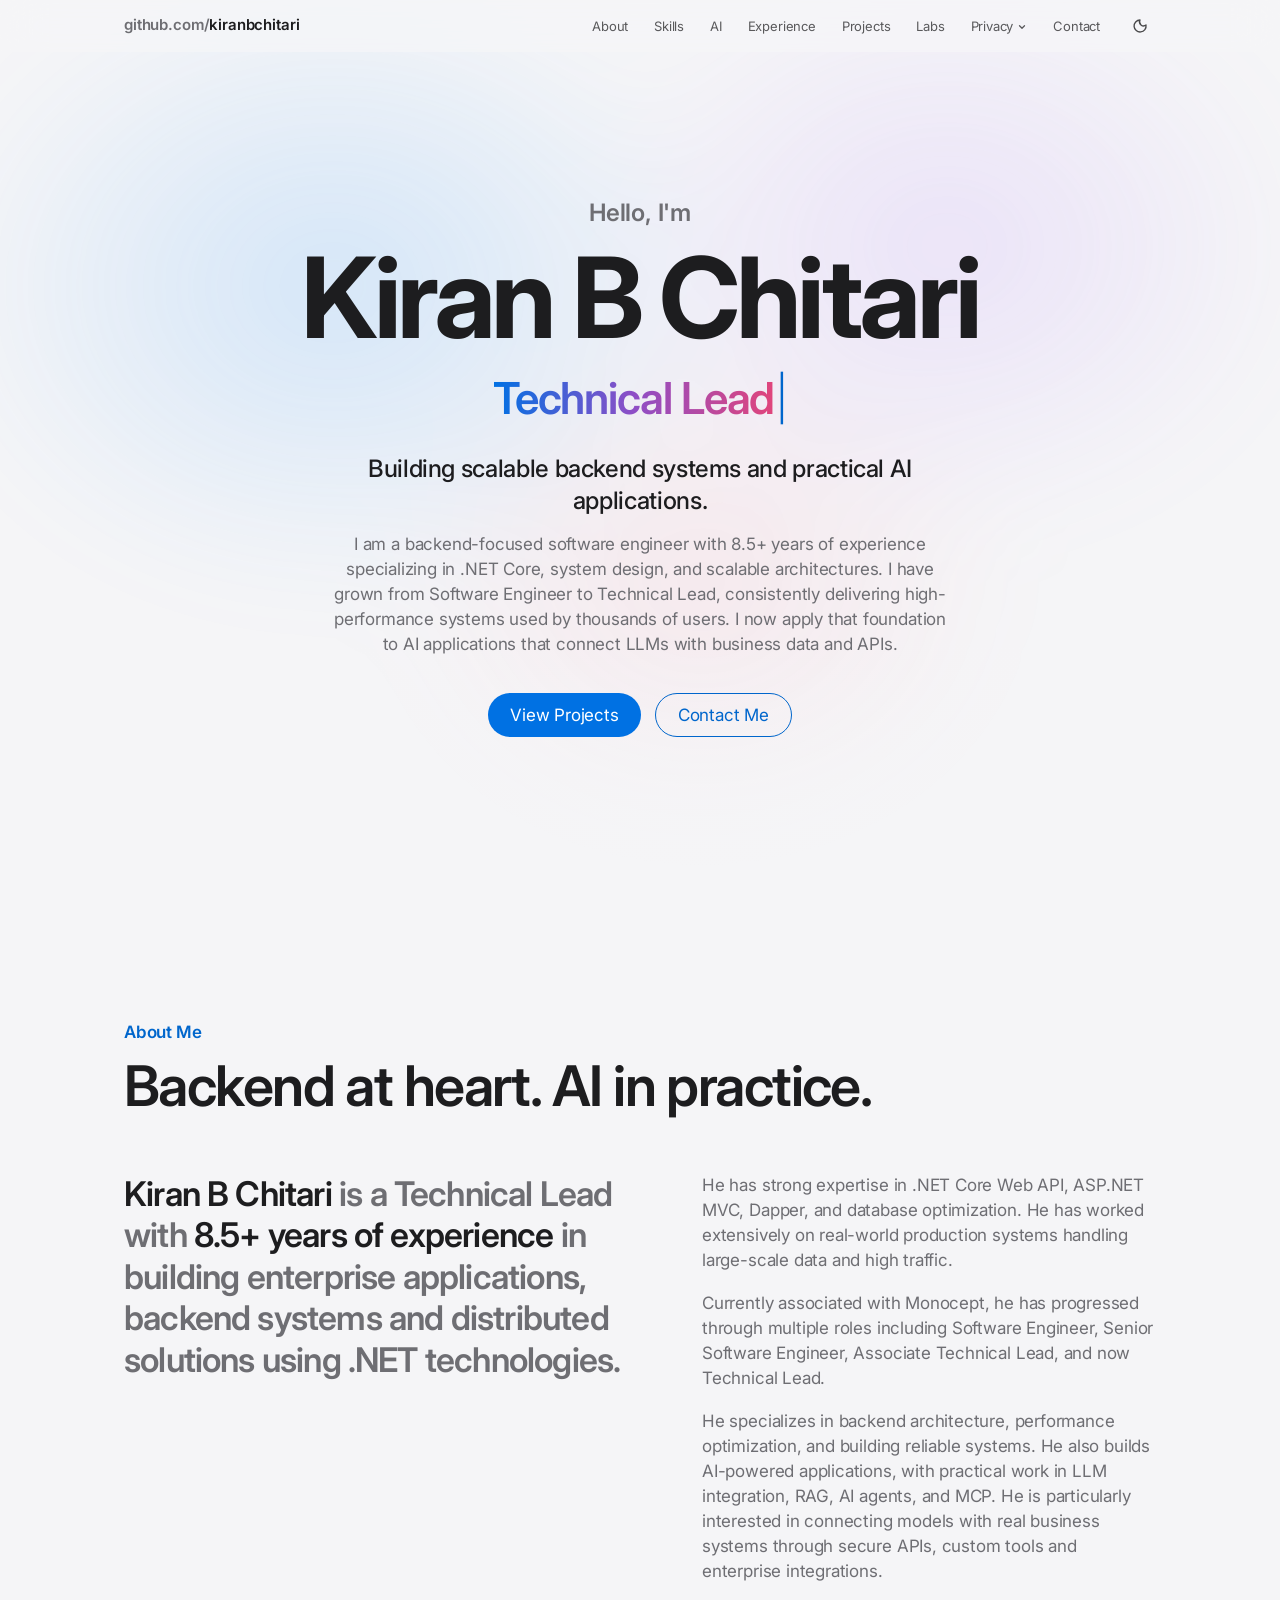
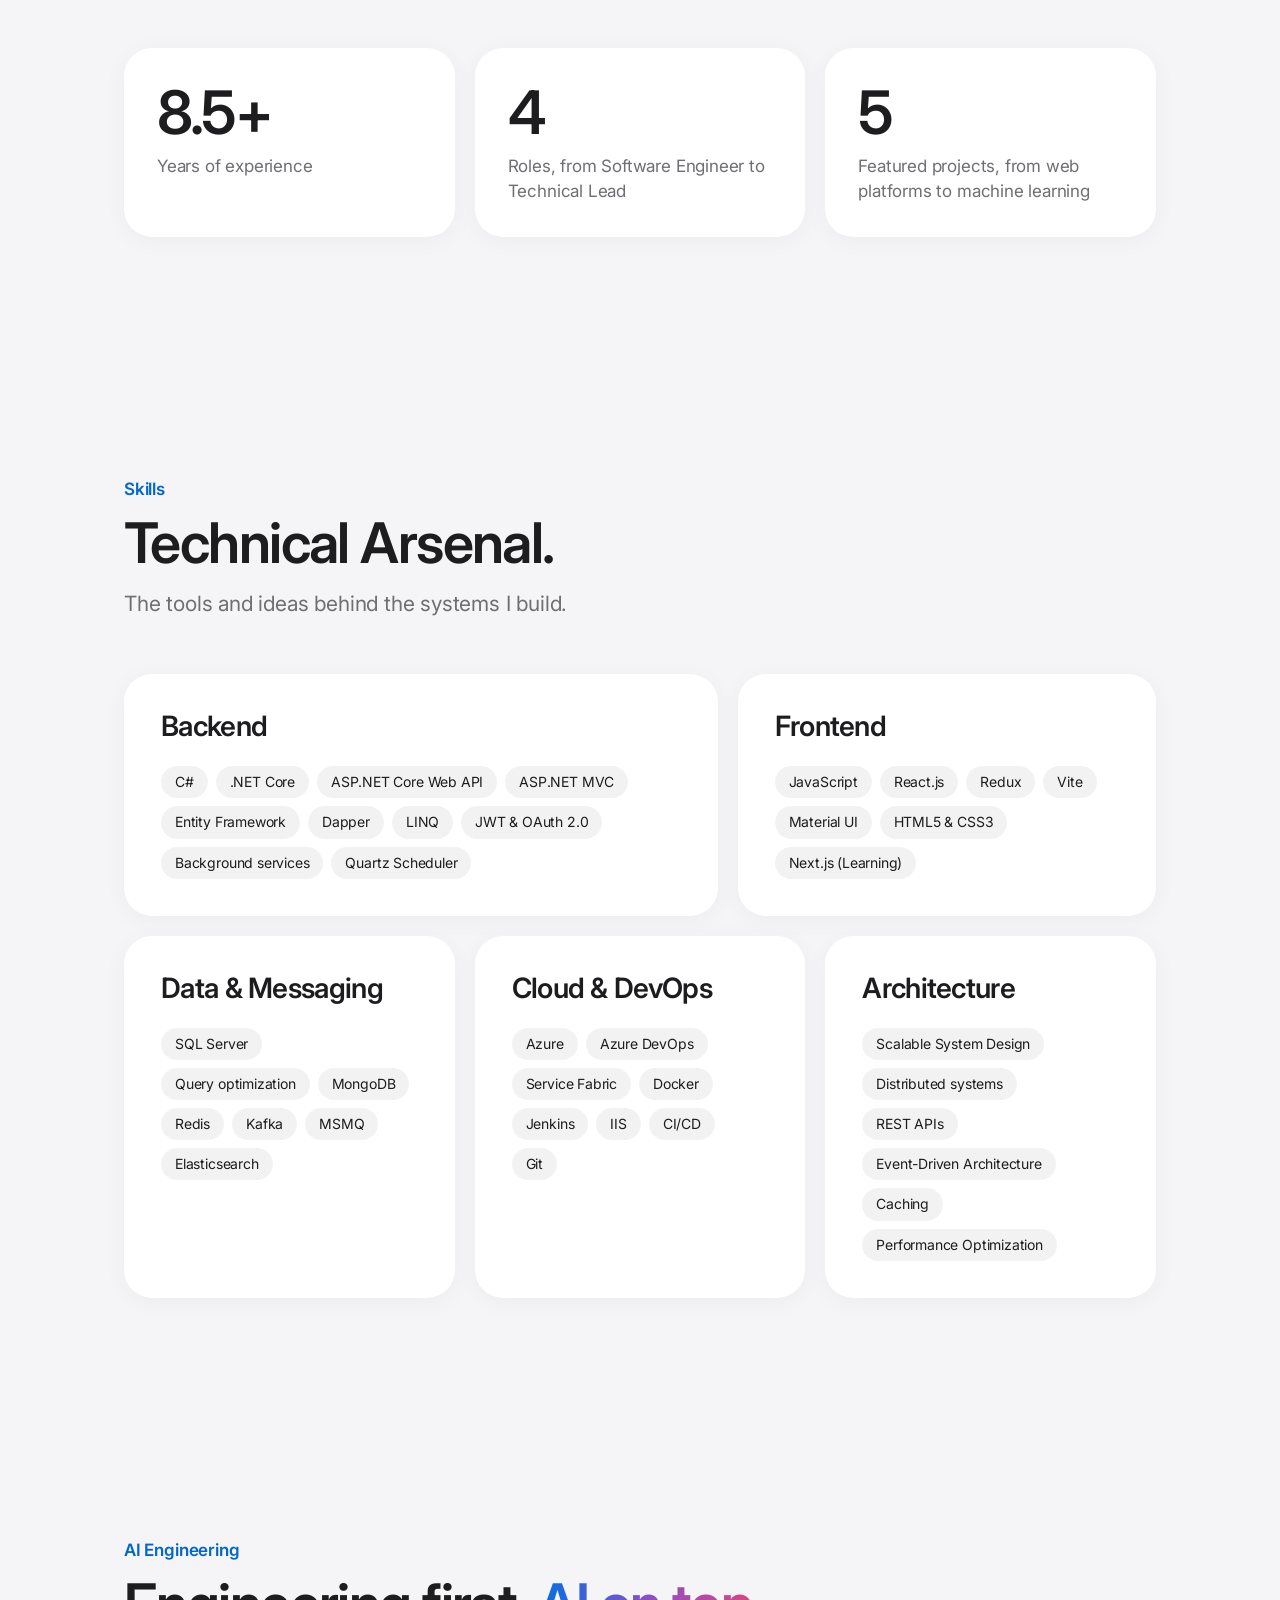
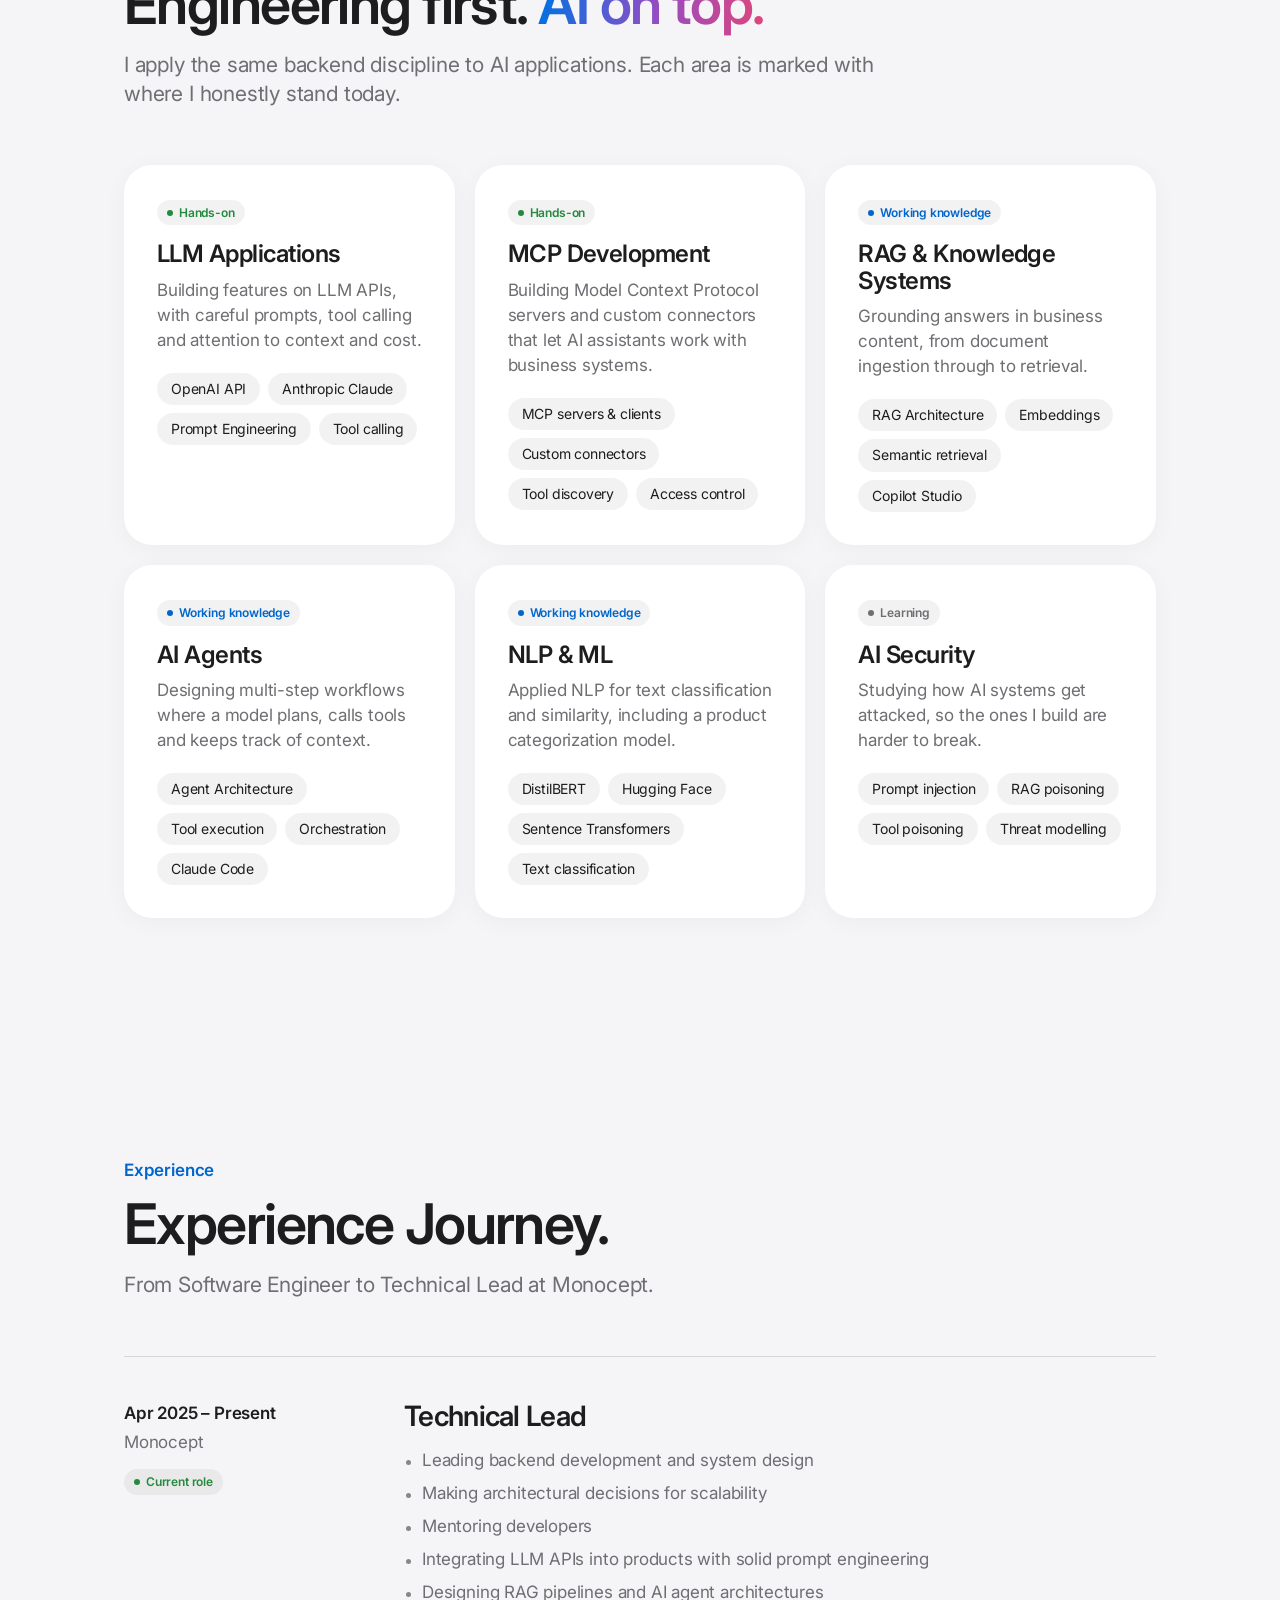
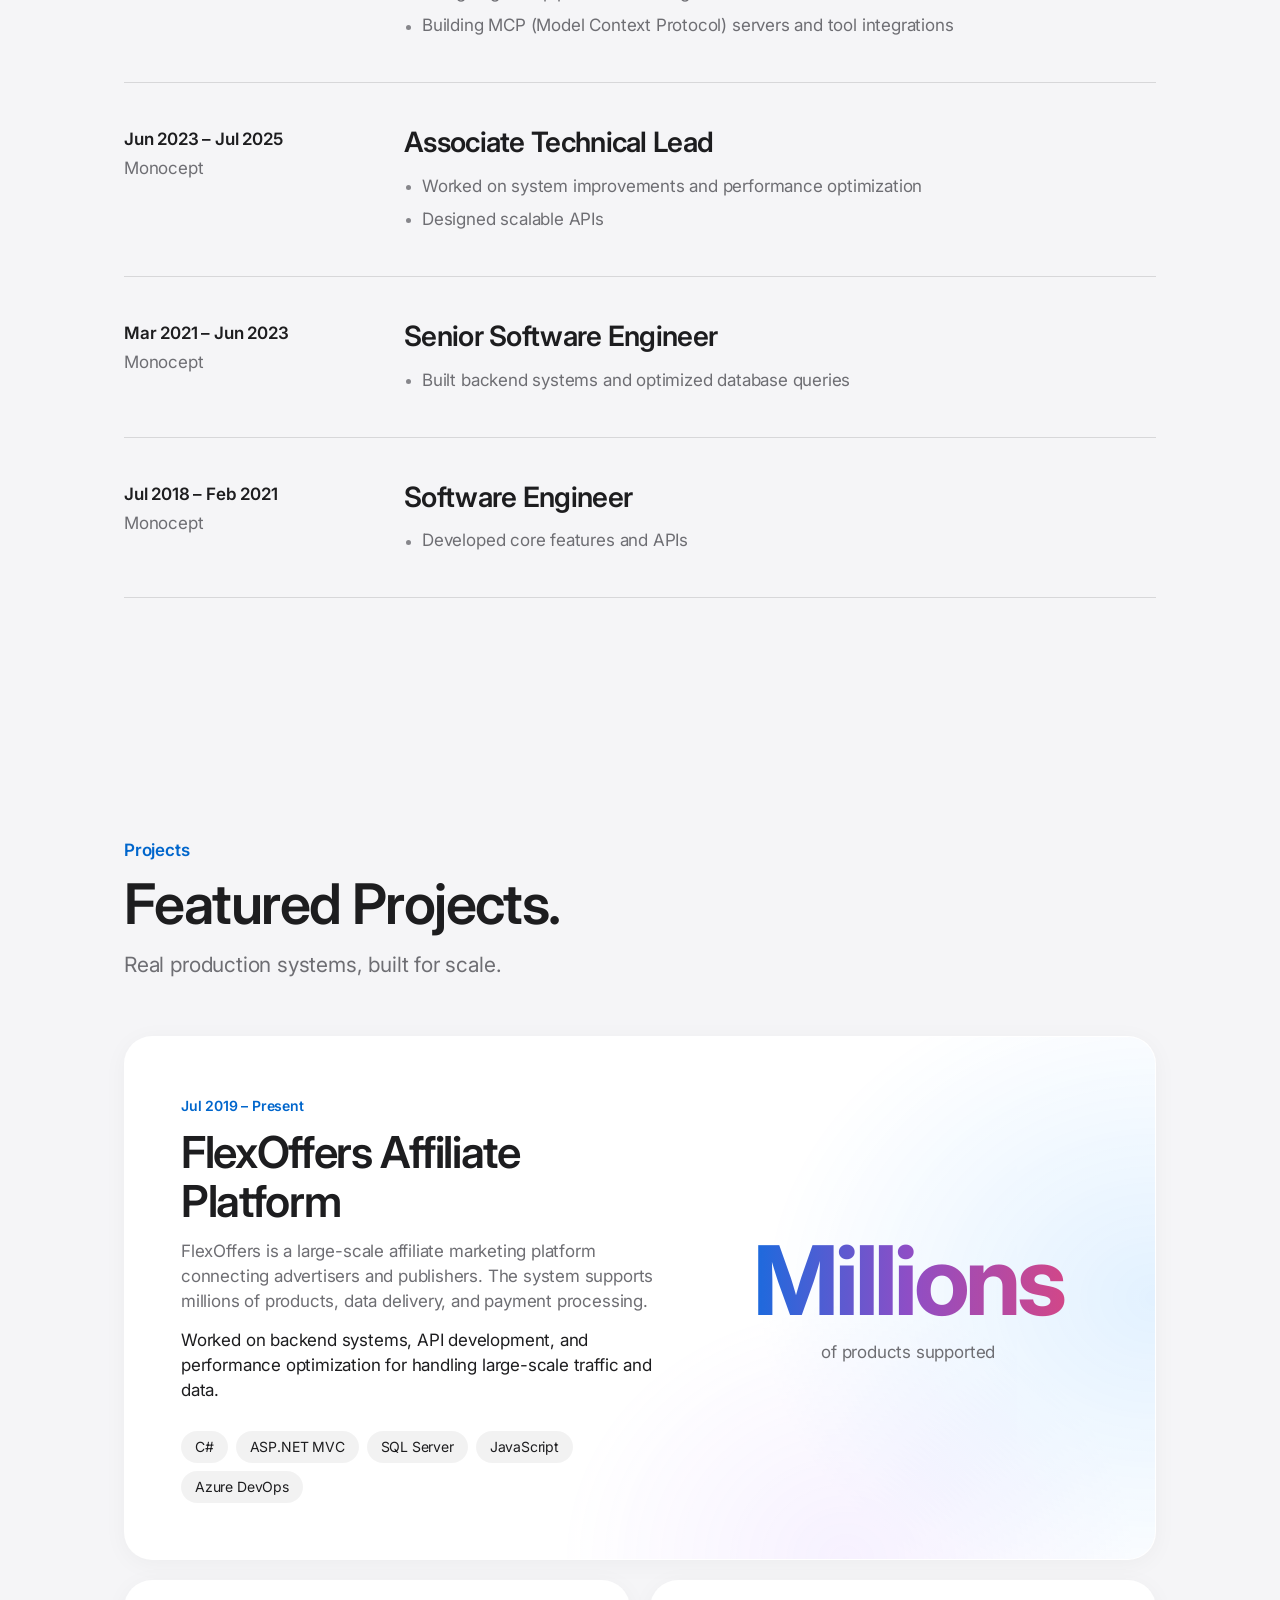
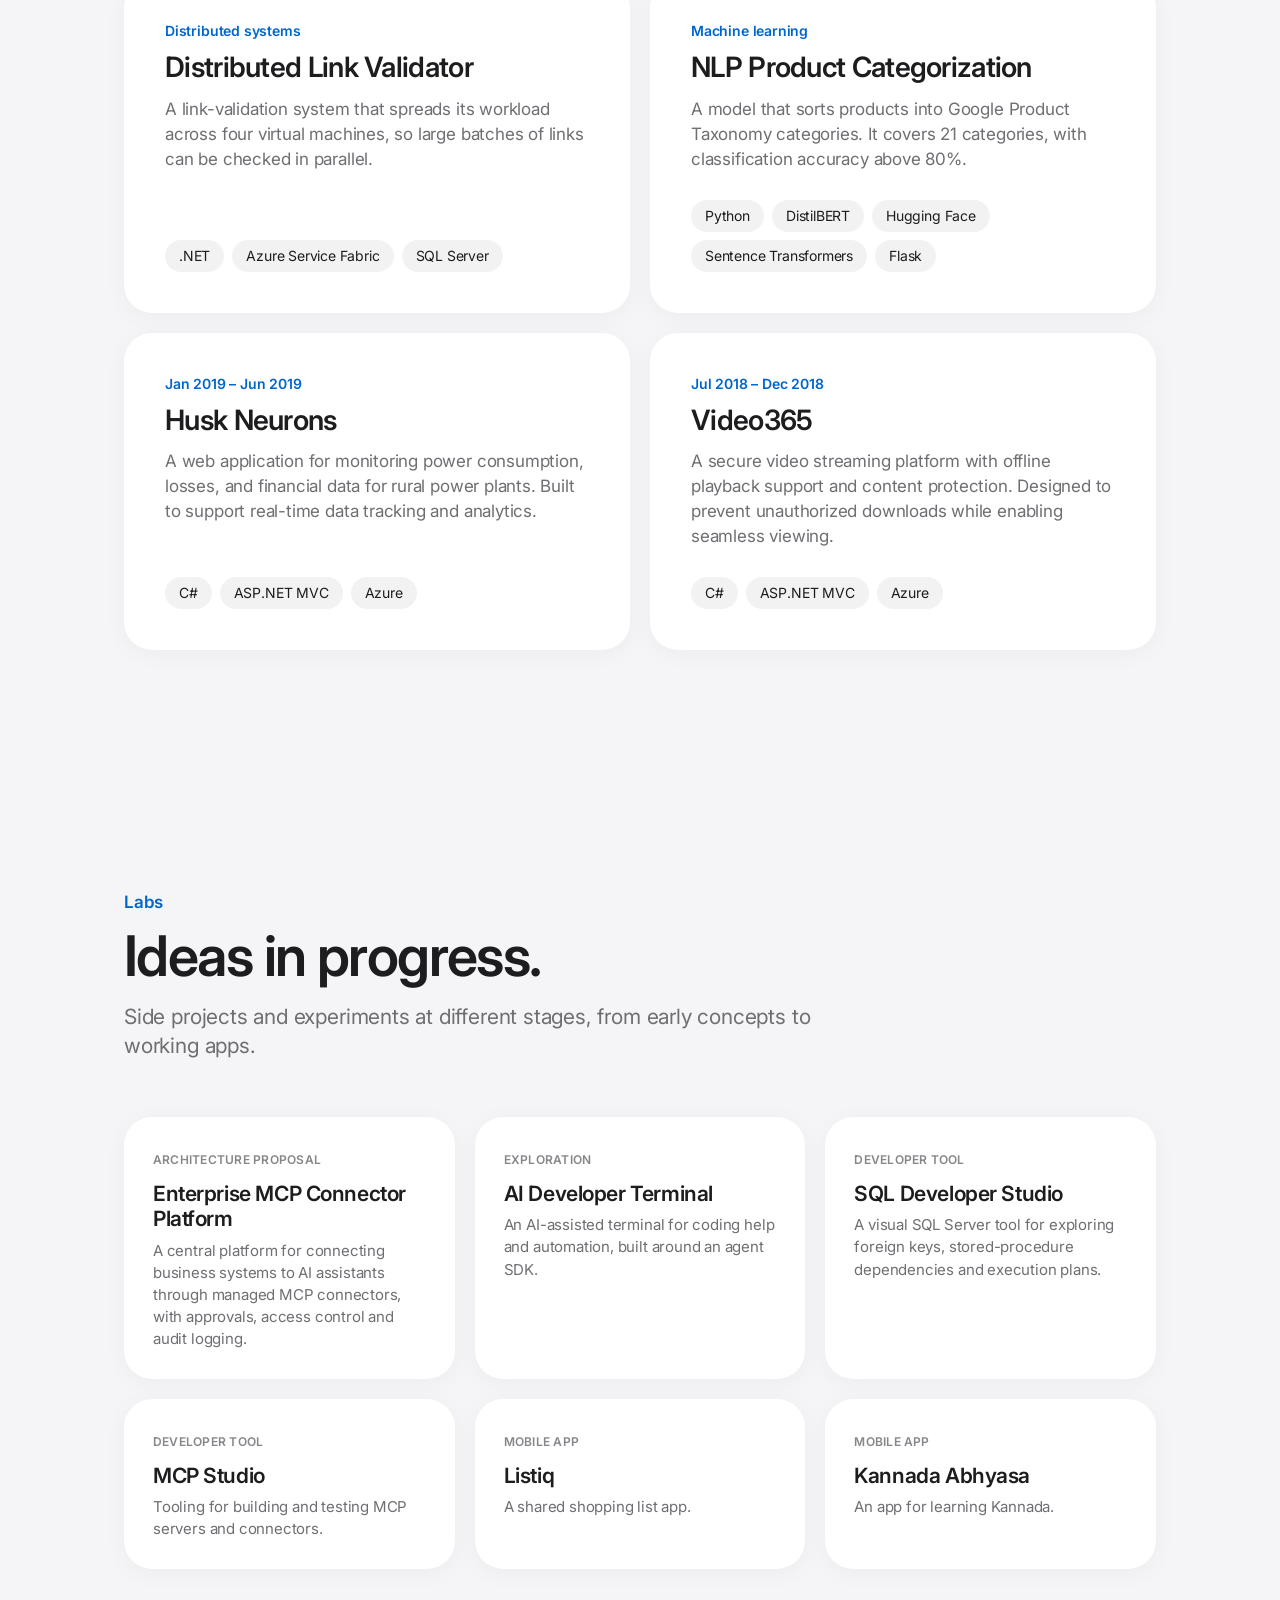
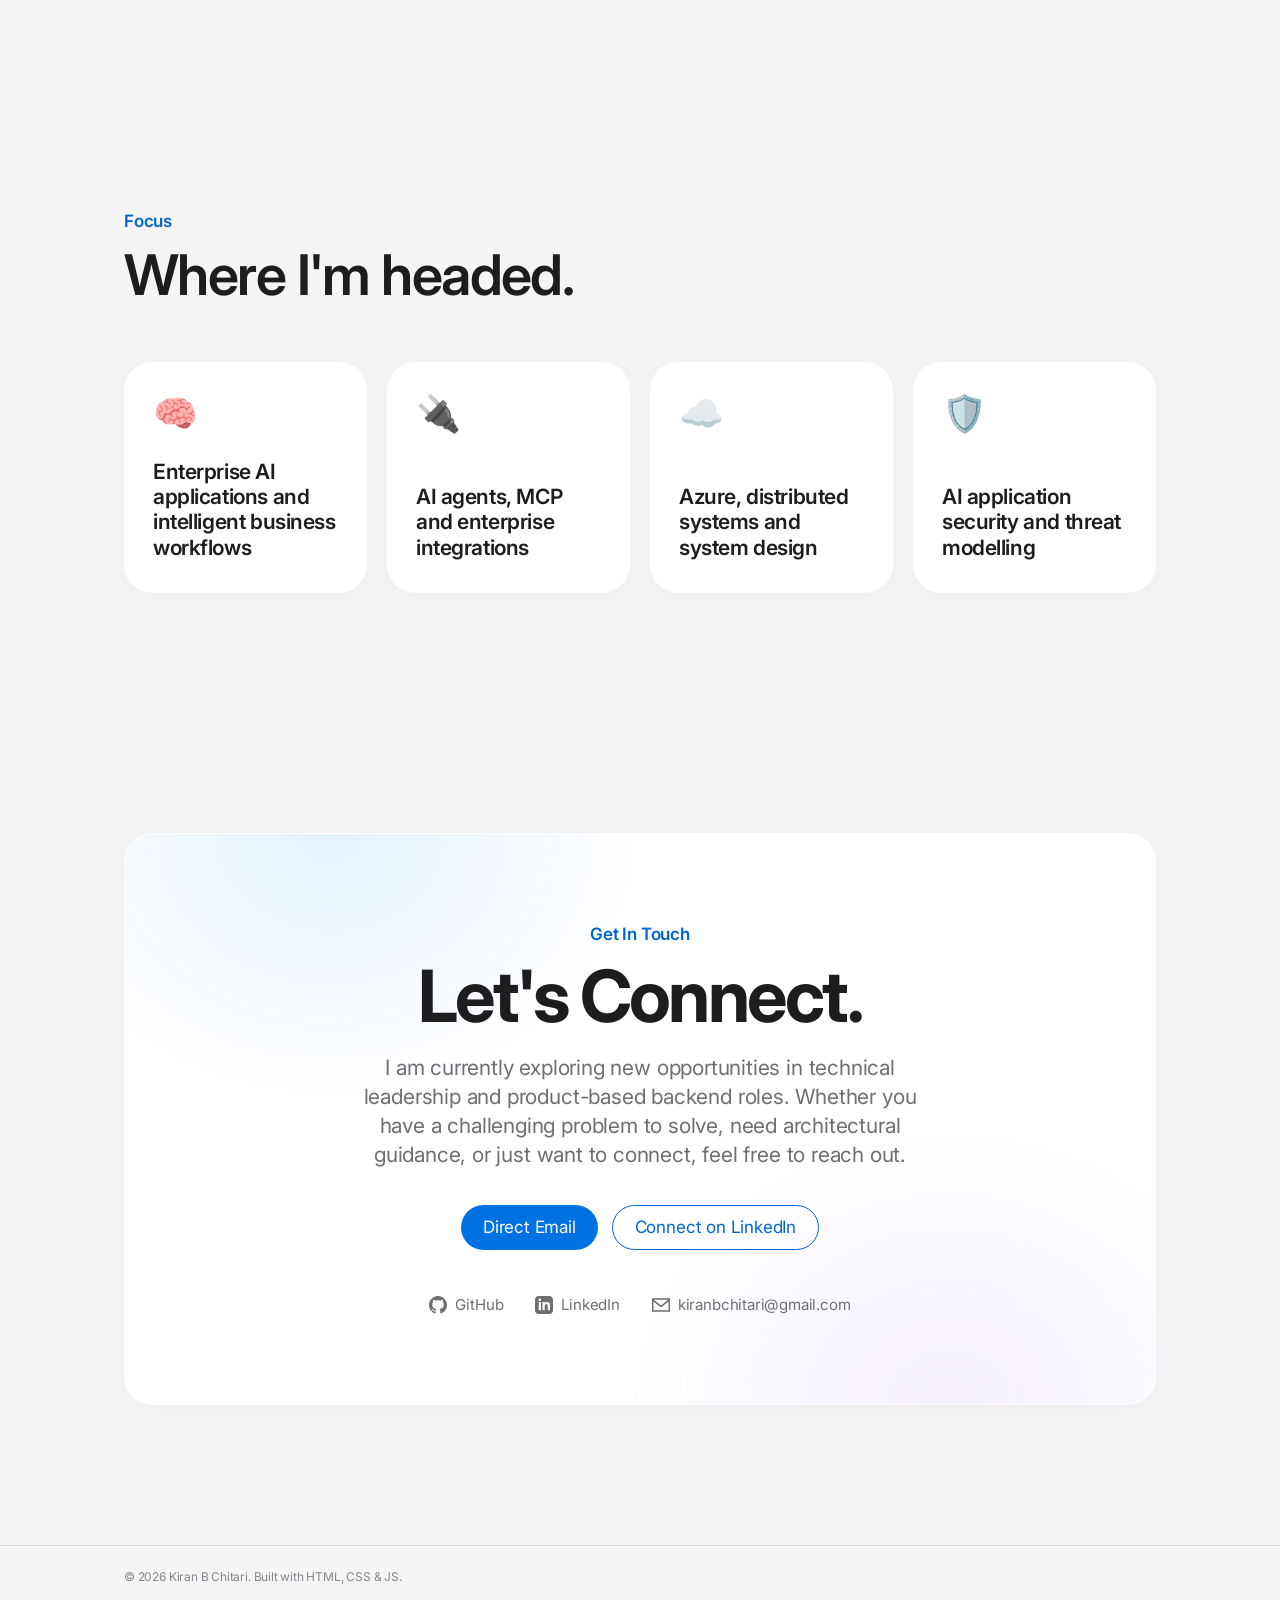
==== commit 958a8142: "Add AI Engineering and Labs sections, expand skills and projects - New AI Engineering section with h" ====
--- a/index.html
+++ b/index.html
@@ -5,7 +5,7 @@
     <meta name="viewport" content="width=device-width, initial-scale=1.0">
     <meta name="google-site-verification" content="njZJ02UprIxI5Ymiq72s2wEpF8tXd9Ls8OvsTctWTGQ" />
     <title>Kiran B Chitari | Technical Lead</title>
-    <meta name="description" content="Kiran B Chitari - Technical Lead & Senior .NET Backend Developer specializing in scalable systems.">
+    <meta name="description" content="Kiran B Chitari - Technical Lead and .NET engineer building scalable backend systems and AI applications with LLMs, RAG, agents and MCP.">
     <!-- Google Fonts -->
     <link rel="preconnect" href="https://fonts.googleapis.com">
     <link rel="preconnect" href="https://fonts.gstatic.com" crossorigin>
@@ -38,8 +38,10 @@
             <ul class="nav-links">
                 <li><a href="#about" class="nav-link">About</a></li>
                 <li><a href="#skills" class="nav-link">Skills</a></li>
+                <li><a href="#ai" class="nav-link">AI</a></li>
                 <li><a href="#experience" class="nav-link">Experience</a></li>
                 <li><a href="#projects" class="nav-link">Projects</a></li>
+                <li><a href="#labs" class="nav-link">Labs</a></li>
                 <li class="dropdown">
                     <a href="#" class="nav-link dropdown-toggle">Privacy 
                         <svg class="dropdown-icon" viewBox="0 0 24 24" fill="none" stroke="currentColor" stroke-width="3" stroke-linecap="round" stroke-linejoin="round">
@@ -86,10 +88,10 @@
                 <h2 class="role">
                     <span class="typing-text" id="typing-text"></span><span class="cursor">|</span>
                 </h2>
-                <p class="tagline">Building scalable backend systems and high-performance applications.</p>
+                <p class="tagline">Building scalable backend systems and practical AI applications.</p>
 
                 <p class="intro-description">
-                    I am a backend-focused software engineer with 8.5+ years of experience specializing in .NET Core, system design, and scalable architectures. I have grown from Software Engineer to Technical Lead, consistently delivering high-performance systems used by thousands of users.
+                    I am a backend-focused software engineer with 8.5+ years of experience specializing in .NET Core, system design, and scalable architectures. I have grown from Software Engineer to Technical Lead, consistently delivering high-performance systems used by thousands of users. I now apply that foundation to AI applications that connect LLMs with business data and APIs.
                 </p>
 
                 <div class="hero-cta">
@@ -108,7 +110,7 @@
 
             <div class="about-content">
                 <p class="about-lead reveal">
-                    <strong>Kiran B Chitari</strong> is a Technical Lead with <strong>8.5+ years of experience</strong> in building scalable, high-performance web applications using .NET technologies.
+                    <strong>Kiran B Chitari</strong> is a Technical Lead with <strong>8.5+ years of experience</strong> in building enterprise applications, backend systems and distributed solutions using .NET technologies.
                 </p>
                 <div class="about-body reveal">
                     <p>
@@ -118,7 +120,7 @@
                         Currently associated with Monocept, he has progressed through multiple roles including Software Engineer, Senior Software Engineer, Associate Technical Lead, and now Technical Lead.
                     </p>
                     <p>
-                        He specializes in backend architecture, performance optimization, and building reliable systems. He also builds AI-powered applications, with hands-on work in LLM integration, RAG, AI agents, and MCP, and keeps growing his skills in Azure and event-driven systems.
+                        He specializes in backend architecture, performance optimization, and building reliable systems. He also builds AI-powered applications, with practical work in LLM integration, RAG, AI agents, and MCP. He is particularly interested in connecting models with real business systems through secure APIs, custom tools and enterprise integrations.
                     </p>
                 </div>
             </div>
@@ -133,8 +135,8 @@
                     <span class="stat-label">Roles, from Software Engineer to Technical Lead</span>
                 </div>
                 <div class="stat glass-card reveal">
-                    <span class="stat-value">3</span>
-                    <span class="stat-label">Featured production projects</span>
+                    <span class="stat-value">5</span>
+                    <span class="stat-label">Featured projects, from web platforms to machine learning</span>
                 </div>
             </div>
         </section>
@@ -148,58 +150,154 @@
             </div>
 
             <div class="skills-grid">
+                <div class="skill-category span-7 glass-card reveal">
+                    <h3>Backend</h3>
+                    <ul class="skill-list">
+                        <li>C#</li>
+                        <li>.NET Core</li>
+                        <li>ASP.NET Core Web API</li>
+                        <li>ASP.NET MVC</li>
+                        <li>Entity Framework</li>
+                        <li>Dapper</li>
+                        <li>LINQ</li>
+                        <li>JWT &amp; OAuth 2.0</li>
+                        <li>Background services</li>
+                        <li>Quartz Scheduler</li>
+                    </ul>
+                </div>
+
                 <div class="skill-category span-5 glass-card reveal">
-                    <h3>Backend</h3>
-                    <ul class="skill-list">
-                        <li>.NET Core Web API</li>
-                        <li>ASP.NET MVC</li>
-                        <li>Dapper</li>
-                        <li>SQL Server</li>
-                        <li>MongoDB</li>
-                    </ul>
-                </div>
-
-                <div class="skill-category span-7 skill-featured glass-card reveal">
-                    <h3><span class="gradient-text">AI &amp; GenAI</span></h3>
-                    <ul class="skill-list">
-                        <li>LLM API Integration</li>
-                        <li>Prompt Engineering</li>
-                        <li>RAG Architecture</li>
-                        <li>MCP Development</li>
-                        <li>AI Agent Architecture</li>
-                        <li>NLP / ML</li>
-                        <li>Copilot Studio</li>
-                        <li>AI Security (learning)</li>
-                    </ul>
-                </div>
-
-                <div class="skill-category glass-card reveal">
                     <h3>Frontend</h3>
                     <ul class="skill-list">
                         <li>JavaScript</li>
                         <li>React.js</li>
+                        <li>Redux</li>
+                        <li>Vite</li>
+                        <li>Material UI</li>
+                        <li>HTML5 &amp; CSS3</li>
                         <li>Next.js (Learning)</li>
-                        <li>HTML5 &amp; CSS3</li>
                     </ul>
                 </div>
 
                 <div class="skill-category glass-card reveal">
-                    <h3>Cloud &amp; Tools</h3>
+                    <h3>Data &amp; Messaging</h3>
+                    <ul class="skill-list">
+                        <li>SQL Server</li>
+                        <li>Query optimization</li>
+                        <li>MongoDB</li>
+                        <li>Redis</li>
+                        <li>Kafka</li>
+                        <li>MSMQ</li>
+                        <li>Elasticsearch</li>
+                    </ul>
+                </div>
+
+                <div class="skill-category glass-card reveal">
+                    <h3>Cloud &amp; DevOps</h3>
                     <ul class="skill-list">
                         <li>Azure</li>
                         <li>Azure DevOps</li>
+                        <li>Service Fabric</li>
+                        <li>Docker</li>
+                        <li>Jenkins</li>
                         <li>IIS</li>
+                        <li>CI/CD</li>
                         <li>Git</li>
                     </ul>
                 </div>
 
                 <div class="skill-category glass-card reveal">
-                    <h3>Core Concepts</h3>
+                    <h3>Architecture</h3>
                     <ul class="skill-list">
                         <li>Scalable System Design</li>
-                        <li>Performance Optimization</li>
+                        <li>Distributed systems</li>
                         <li>REST APIs</li>
                         <li>Event-Driven Architecture</li>
+                        <li>Caching</li>
+                        <li>Performance Optimization</li>
+                    </ul>
+                </div>
+            </div>
+        </section>
+
+        <!-- AI Engineering Section -->
+        <section id="ai" class="ai section">
+            <div class="section-header reveal">
+                <span class="eyebrow">AI Engineering</span>
+                <h2>Engineering first. <span class="gradient-text">AI on top.</span></h2>
+                <p class="section-sub">I apply the same backend discipline to AI applications. Each area is marked with where I honestly stand today.</p>
+            </div>
+
+            <div class="ai-grid">
+                <div class="ai-card glass-card reveal">
+                    <span class="level level-hands-on">Hands-on</span>
+                    <h3>LLM Applications</h3>
+                    <p>Building features on LLM APIs, with careful prompts, tool calling and attention to context and cost.</p>
+                    <ul class="skill-list">
+                        <li>OpenAI API</li>
+                        <li>Anthropic Claude</li>
+                        <li>Prompt Engineering</li>
+                        <li>Tool calling</li>
+                    </ul>
+                </div>
+
+                <div class="ai-card glass-card reveal">
+                    <span class="level level-hands-on">Hands-on</span>
+                    <h3>MCP Development</h3>
+                    <p>Building Model Context Protocol servers and custom connectors that let AI assistants work with business systems.</p>
+                    <ul class="skill-list">
+                        <li>MCP servers &amp; clients</li>
+                        <li>Custom connectors</li>
+                        <li>Tool discovery</li>
+                        <li>Access control</li>
+                    </ul>
+                </div>
+
+                <div class="ai-card glass-card reveal">
+                    <span class="level level-working">Working knowledge</span>
+                    <h3>RAG &amp; Knowledge Systems</h3>
+                    <p>Grounding answers in business content, from document ingestion through to retrieval.</p>
+                    <ul class="skill-list">
+                        <li>RAG Architecture</li>
+                        <li>Embeddings</li>
+                        <li>Semantic retrieval</li>
+                        <li>Copilot Studio</li>
+                    </ul>
+                </div>
+
+                <div class="ai-card glass-card reveal">
+                    <span class="level level-working">Working knowledge</span>
+                    <h3>AI Agents</h3>
+                    <p>Designing multi-step workflows where a model plans, calls tools and keeps track of context.</p>
+                    <ul class="skill-list">
+                        <li>Agent Architecture</li>
+                        <li>Tool execution</li>
+                        <li>Orchestration</li>
+                        <li>Claude Code</li>
+                    </ul>
+                </div>
+
+                <div class="ai-card glass-card reveal">
+                    <span class="level level-working">Working knowledge</span>
+                    <h3>NLP &amp; ML</h3>
+                    <p>Applied NLP for text classification and similarity, including a product categorization model.</p>
+                    <ul class="skill-list">
+                        <li>DistilBERT</li>
+                        <li>Hugging Face</li>
+                        <li>Sentence Transformers</li>
+                        <li>Text classification</li>
+                    </ul>
+                </div>
+
+                <div class="ai-card glass-card reveal">
+                    <span class="level level-learning">Learning</span>
+                    <h3>AI Security</h3>
+                    <p>Studying how AI systems get attacked, so the ones I build are harder to break.</p>
+                    <ul class="skill-list">
+                        <li>Prompt injection</li>
+                        <li>RAG poisoning</li>
+                        <li>Tool poisoning</li>
+                        <li>Threat modelling</li>
                     </ul>
                 </div>
             </div>
@@ -230,19 +328,6 @@
                             <li>Designing RAG pipelines and AI agent architectures</li>
                             <li>Building MCP (Model Context Protocol) servers and tool integrations</li>
                         </ul>
-                        <div class="ai-skills">
-                            <span class="ai-skills-title">AI &amp; GenAI</span>
-                            <ul class="ai-skill-tags">
-                                <li>LLM API Integration</li>
-                                <li>Prompt Engineering</li>
-                                <li>RAG Architecture</li>
-                                <li>MCP Development</li>
-                                <li>AI Agent Architecture</li>
-                                <li>NLP / ML</li>
-                                <li>Copilot Studio</li>
-                                <li>AI Security (learning)</li>
-                            </ul>
-                        </div>
                     </div>
                 </div>
 
@@ -310,8 +395,9 @@
                         <div class="project-tech">
                             <span>C#</span>
                             <span>ASP.NET MVC</span>
+                            <span>SQL Server</span>
                             <span>JavaScript</span>
-                            <span>CSS</span>
+                            <span>Azure DevOps</span>
                         </div>
                     </div>
                     <div class="project-figure" aria-hidden="true">
@@ -320,7 +406,35 @@
                     </div>
                 </article>
 
-                <article class="project-card glass-card reveal">
+                <article class="project-card span-3 glass-card reveal">
+                    <span class="project-duration">Distributed systems</span>
+                    <h3>Distributed Link Validator</h3>
+                    <p class="project-desc">
+                        A link-validation system that spreads its workload across four virtual machines, so large batches of links can be checked in parallel.
+                    </p>
+                    <div class="project-tech">
+                        <span>.NET</span>
+                        <span>Azure Service Fabric</span>
+                        <span>SQL Server</span>
+                    </div>
+                </article>
+
+                <article class="project-card span-3 glass-card reveal">
+                    <span class="project-duration">Machine learning</span>
+                    <h3>NLP Product Categorization</h3>
+                    <p class="project-desc">
+                        A model that sorts products into Google Product Taxonomy categories. It covers 21 categories, with classification accuracy above 80%.
+                    </p>
+                    <div class="project-tech">
+                        <span>Python</span>
+                        <span>DistilBERT</span>
+                        <span>Hugging Face</span>
+                        <span>Sentence Transformers</span>
+                        <span>Flask</span>
+                    </div>
+                </article>
+
+                <article class="project-card span-3 glass-card reveal">
                     <span class="project-duration">Jan 2019 – Jun 2019</span>
                     <h3>Husk Neurons</h3>
                     <p class="project-desc">
@@ -333,7 +447,7 @@
                     </div>
                 </article>
 
-                <article class="project-card glass-card reveal">
+                <article class="project-card span-3 glass-card reveal">
                     <span class="project-duration">Jul 2018 – Dec 2018</span>
                     <h3>Video365</h3>
                     <p class="project-desc">
@@ -348,30 +462,72 @@
             </div>
         </section>
 
+        <!-- Labs Section -->
+        <section id="labs" class="labs section">
+            <div class="section-header reveal">
+                <span class="eyebrow">Labs</span>
+                <h2>Ideas in progress.</h2>
+                <p class="section-sub">Side projects and experiments at different stages, from early concepts to working apps.</p>
+            </div>
+
+            <div class="labs-grid">
+                <div class="lab-card glass-card reveal">
+                    <span class="lab-tag">Architecture proposal</span>
+                    <h3>Enterprise MCP Connector Platform</h3>
+                    <p>A central platform for connecting business systems to AI assistants through managed MCP connectors, with approvals, access control and audit logging.</p>
+                </div>
+                <div class="lab-card glass-card reveal">
+                    <span class="lab-tag">Exploration</span>
+                    <h3>AI Developer Terminal</h3>
+                    <p>An AI-assisted terminal for coding help and automation, built around an agent SDK.</p>
+                </div>
+                <div class="lab-card glass-card reveal">
+                    <span class="lab-tag">Developer tool</span>
+                    <h3>SQL Developer Studio</h3>
+                    <p>A visual SQL Server tool for exploring foreign keys, stored-procedure dependencies and execution plans.</p>
+                </div>
+                <div class="lab-card glass-card reveal">
+                    <span class="lab-tag">Developer tool</span>
+                    <h3>MCP Studio</h3>
+                    <p>Tooling for building and testing MCP servers and connectors.</p>
+                </div>
+                <div class="lab-card glass-card reveal">
+                    <span class="lab-tag">Mobile app</span>
+                    <h3>Listiq</h3>
+                    <p>A shared shopping list app.</p>
+                </div>
+                <div class="lab-card glass-card reveal">
+                    <span class="lab-tag">Mobile app</span>
+                    <h3>Kannada Abhyasa</h3>
+                    <p>An app for learning Kannada.</p>
+                </div>
+            </div>
+        </section>
+
         <!-- Goals Section -->
         <section id="goals" class="goals section">
             <div class="section-header reveal">
-                <span class="eyebrow">Goals</span>
-                <h2>Future Aspirations.</h2>
+                <span class="eyebrow">Focus</span>
+                <h2>Where I'm headed.</h2>
             </div>
 
             <div class="goals-content">
                 <ul class="goals-list">
                     <li class="reveal">
-                        <span class="goal-icon">🚀</span>
-                        <p>Move into a high-paying product-based company</p>
+                        <span class="goal-icon">🧠</span>
+                        <p>Enterprise AI applications and intelligent business workflows</p>
                     </li>
                     <li class="reveal">
-                        <span class="goal-icon">💡</span>
-                        <p>Build scalable side projects that generate income</p>
+                        <span class="goal-icon">🔌</span>
+                        <p>AI agents, MCP and enterprise integrations</p>
                     </li>
                     <li class="reveal">
                         <span class="goal-icon">☁️</span>
-                        <p>Master Azure and distributed systems</p>
+                        <p>Azure, distributed systems and system design</p>
                     </li>
                     <li class="reveal">
-                        <span class="goal-icon">🧠</span>
-                        <p>Build AI-powered applications</p>
+                        <span class="goal-icon">🛡️</span>
+                        <p>AI application security and threat modelling</p>
                     </li>
                 </ul>
             </div>
--- a/style.css
+++ b/style.css
@@ -180,7 +180,7 @@
 .nav-links {
     display: flex;
     align-items: center;
-    gap: 30px;
+    gap: 26px;
     margin-left: auto;
 }
 
@@ -658,6 +658,82 @@
         radial-gradient(50% 70% at 0% 100%, rgba(41, 151, 255, 0.18), transparent 70%);
 }
 
+/* ===== AI Engineering ===== */
+.ai-grid,
+.labs-grid {
+    display: grid;
+    grid-template-columns: repeat(3, 1fr);
+    gap: 20px;
+}
+
+.ai-card {
+    padding: 32px;
+}
+
+.ai-card h3 {
+    margin-top: 16px;
+    font-size: 24px;
+    letter-spacing: -0.022em;
+}
+
+.ai-card p {
+    margin-top: 10px;
+    color: var(--text-secondary);
+}
+
+.ai-card .skill-list {
+    margin-top: 20px;
+}
+
+.level {
+    display: inline-flex;
+    align-items: center;
+    gap: 6px;
+    padding: 4px 10px;
+    border-radius: 999px;
+    background: var(--chip-bg);
+    font-size: 12px;
+    font-weight: 600;
+    color: var(--text-secondary);
+}
+
+.level::before {
+    content: "";
+    width: 6px;
+    height: 6px;
+    border-radius: 50%;
+    background: currentColor;
+}
+
+.level-hands-on { color: var(--green); }
+.level-working { color: var(--accent); }
+
+/* ===== Labs ===== */
+.lab-card {
+    padding: 28px;
+}
+
+.lab-tag {
+    font-size: 12px;
+    font-weight: 600;
+    letter-spacing: 0.02em;
+    text-transform: uppercase;
+    color: var(--text-tertiary);
+}
+
+.lab-card h3 {
+    margin-top: 10px;
+    font-size: 21px;
+    letter-spacing: -0.02em;
+    line-height: 1.2;
+}
+
+.lab-card p {
+    margin-top: 8px;
+    font-size: 15px;
+    color: var(--text-secondary);
+}
+
 /* ===== Experience ===== */
 .timeline {
     border-top: 1px solid var(--hairline);
@@ -761,9 +837,12 @@
 /* ===== Projects ===== */
 .projects-grid {
     display: grid;
-    grid-template-columns: repeat(2, 1fr);
+    grid-template-columns: repeat(6, 1fr);
     gap: 20px;
 }
+
+.project-card.span-3 { grid-column: span 3; }
+.project-card.span-2 { grid-column: span 2; }
 
 .project-card {
     padding: 40px;
@@ -998,12 +1077,21 @@
         grid-column: 1 / -1;
     }
 
-    .goals-list {
+    .goals-list,
+    .ai-grid,
+    .labs-grid {
         grid-template-columns: repeat(2, 1fr);
     }
 
     .goals-list li {
         min-height: 170px;
+    }
+
+    .project-card.span-2 { grid-column: span 3; }
+    .project-card.span-2:last-child { grid-column: 1 / -1; }
+
+    .nav-links {
+        gap: 18px;
     }
 
     .about-content {
@@ -1114,8 +1202,20 @@
 
     .skills-grid,
     .projects-grid,
-    .goals-list {
+    .goals-list,
+    .ai-grid,
+    .labs-grid {
         gap: 14px;
+    }
+
+    .ai-grid,
+    .labs-grid {
+        grid-template-columns: 1fr;
+    }
+
+    .project-card.span-3,
+    .project-card.span-2 {
+        grid-column: 1 / -1;
     }
 
     .skill-category,
@@ -1135,6 +1235,10 @@
         grid-template-columns: 1fr;
     }
 
+    .nav-links {
+        gap: 4px;
+    }
+
     .project-card,
     .project-featured {
         padding: 32px 28px;
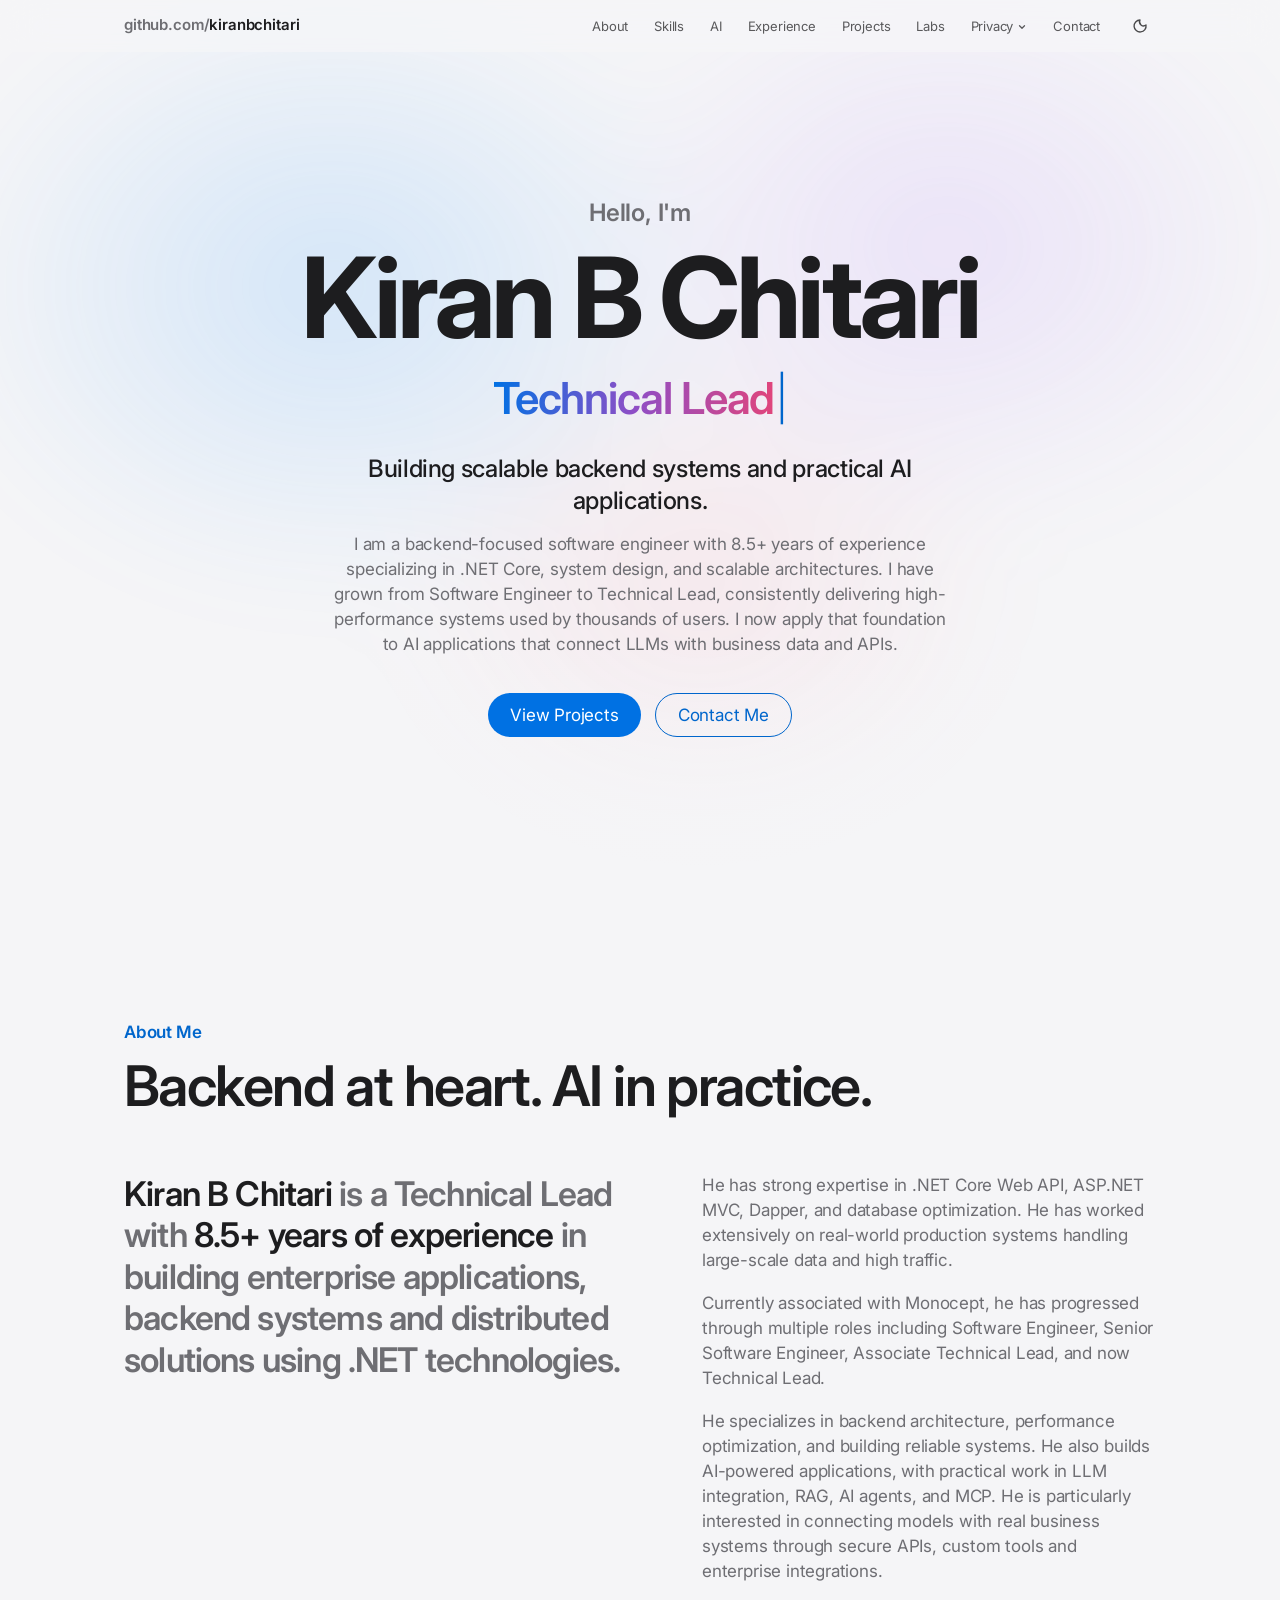
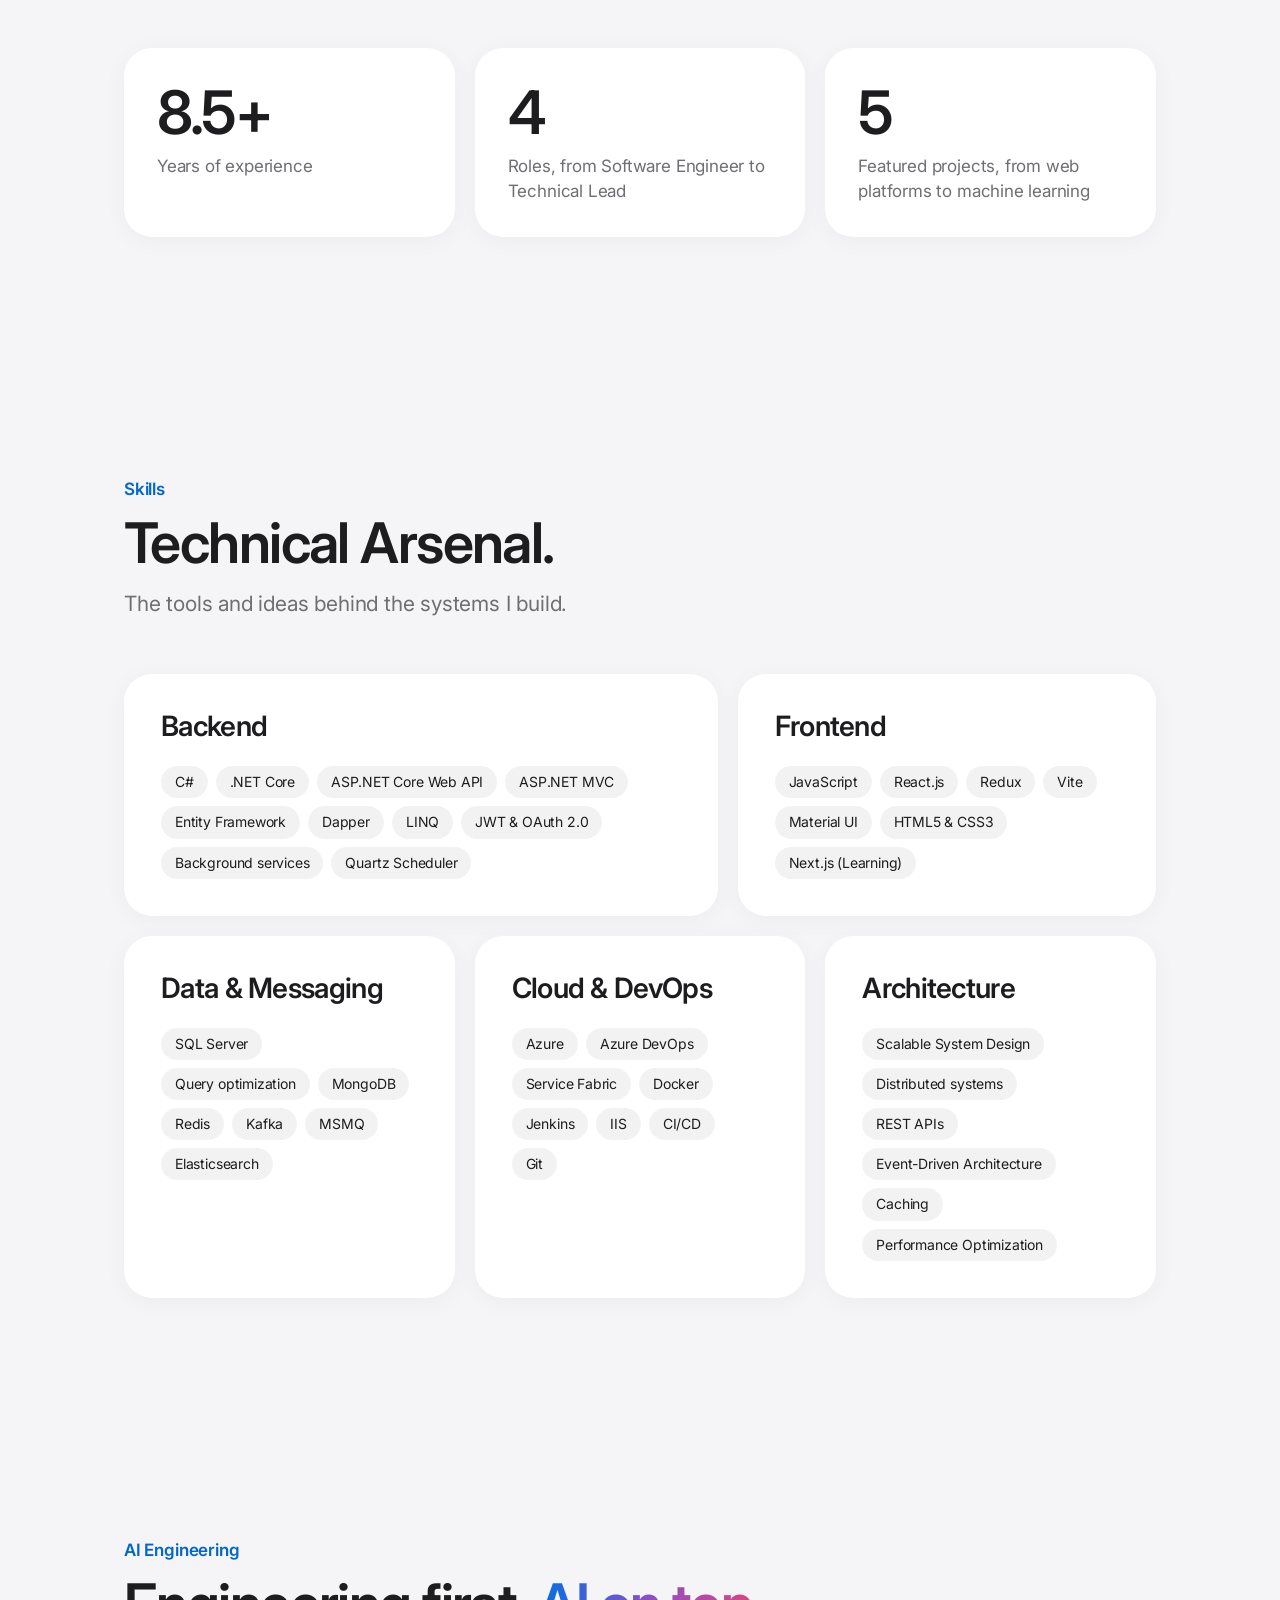
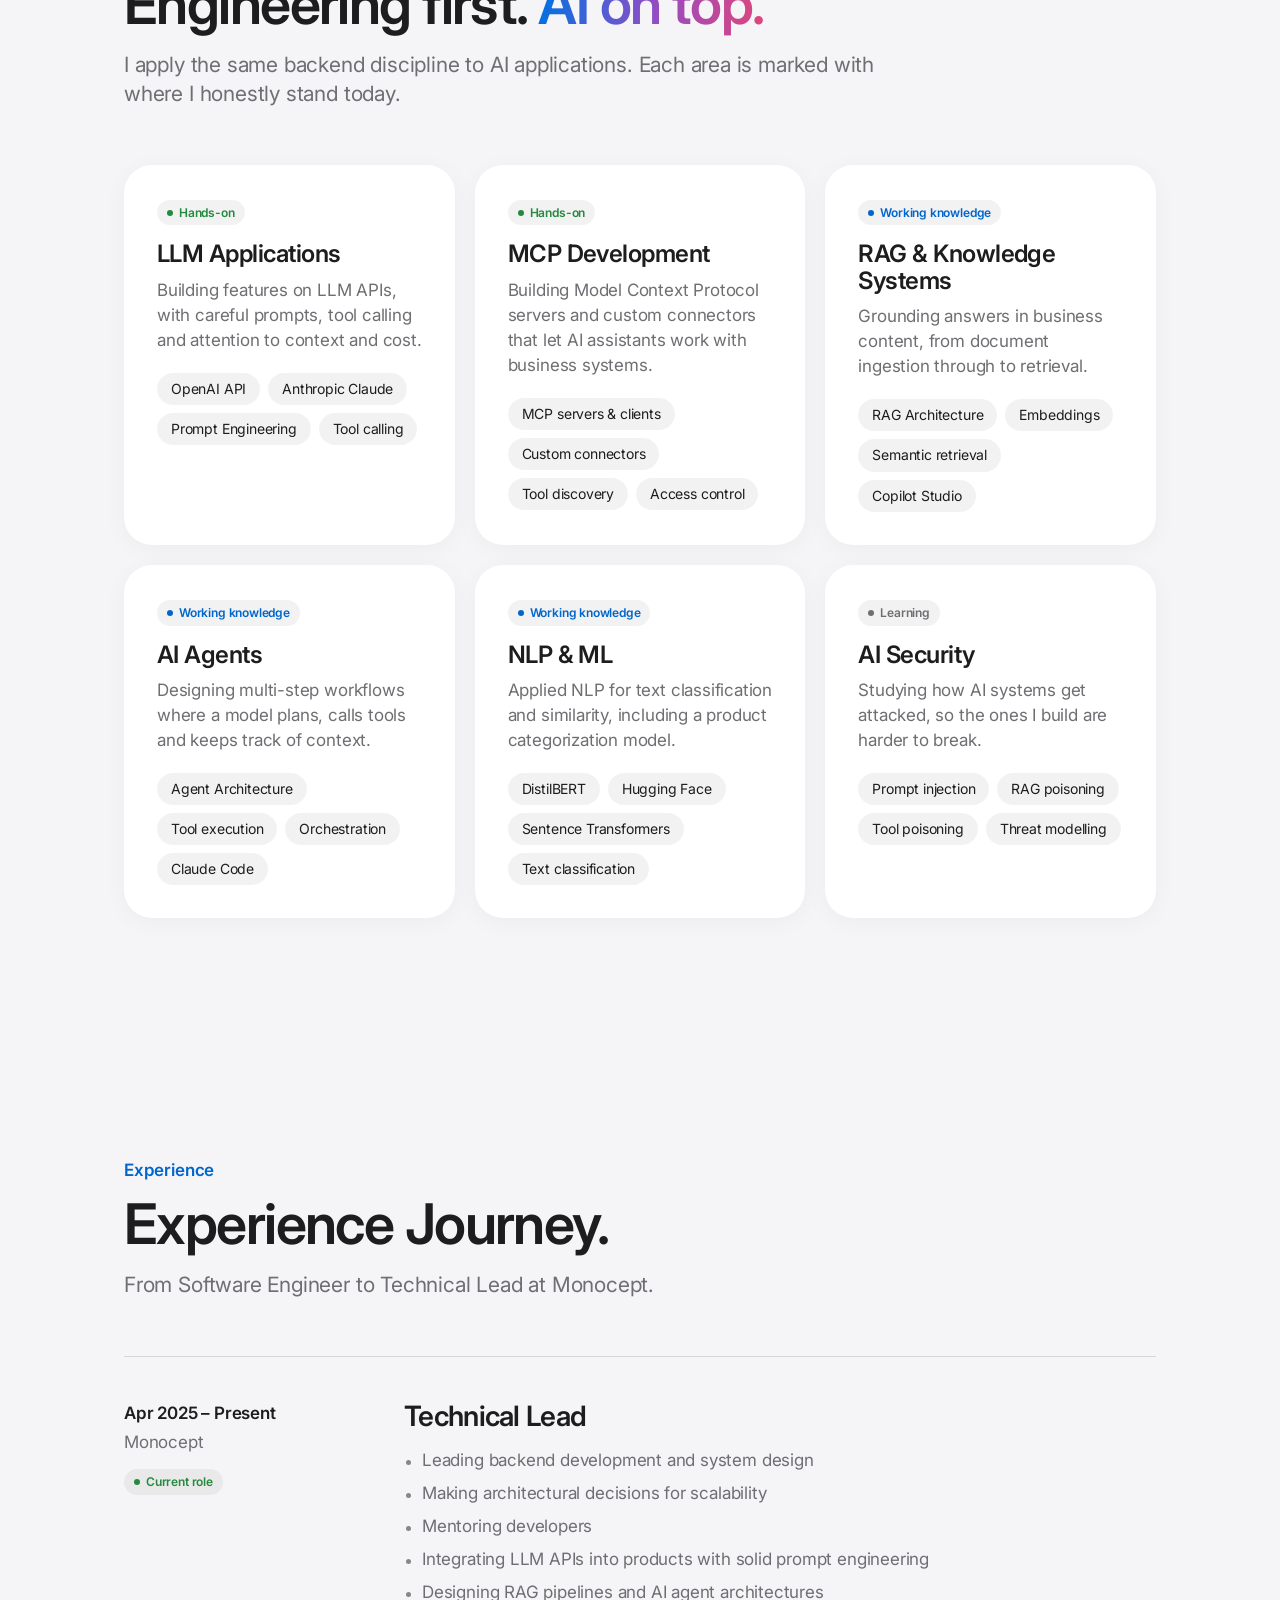
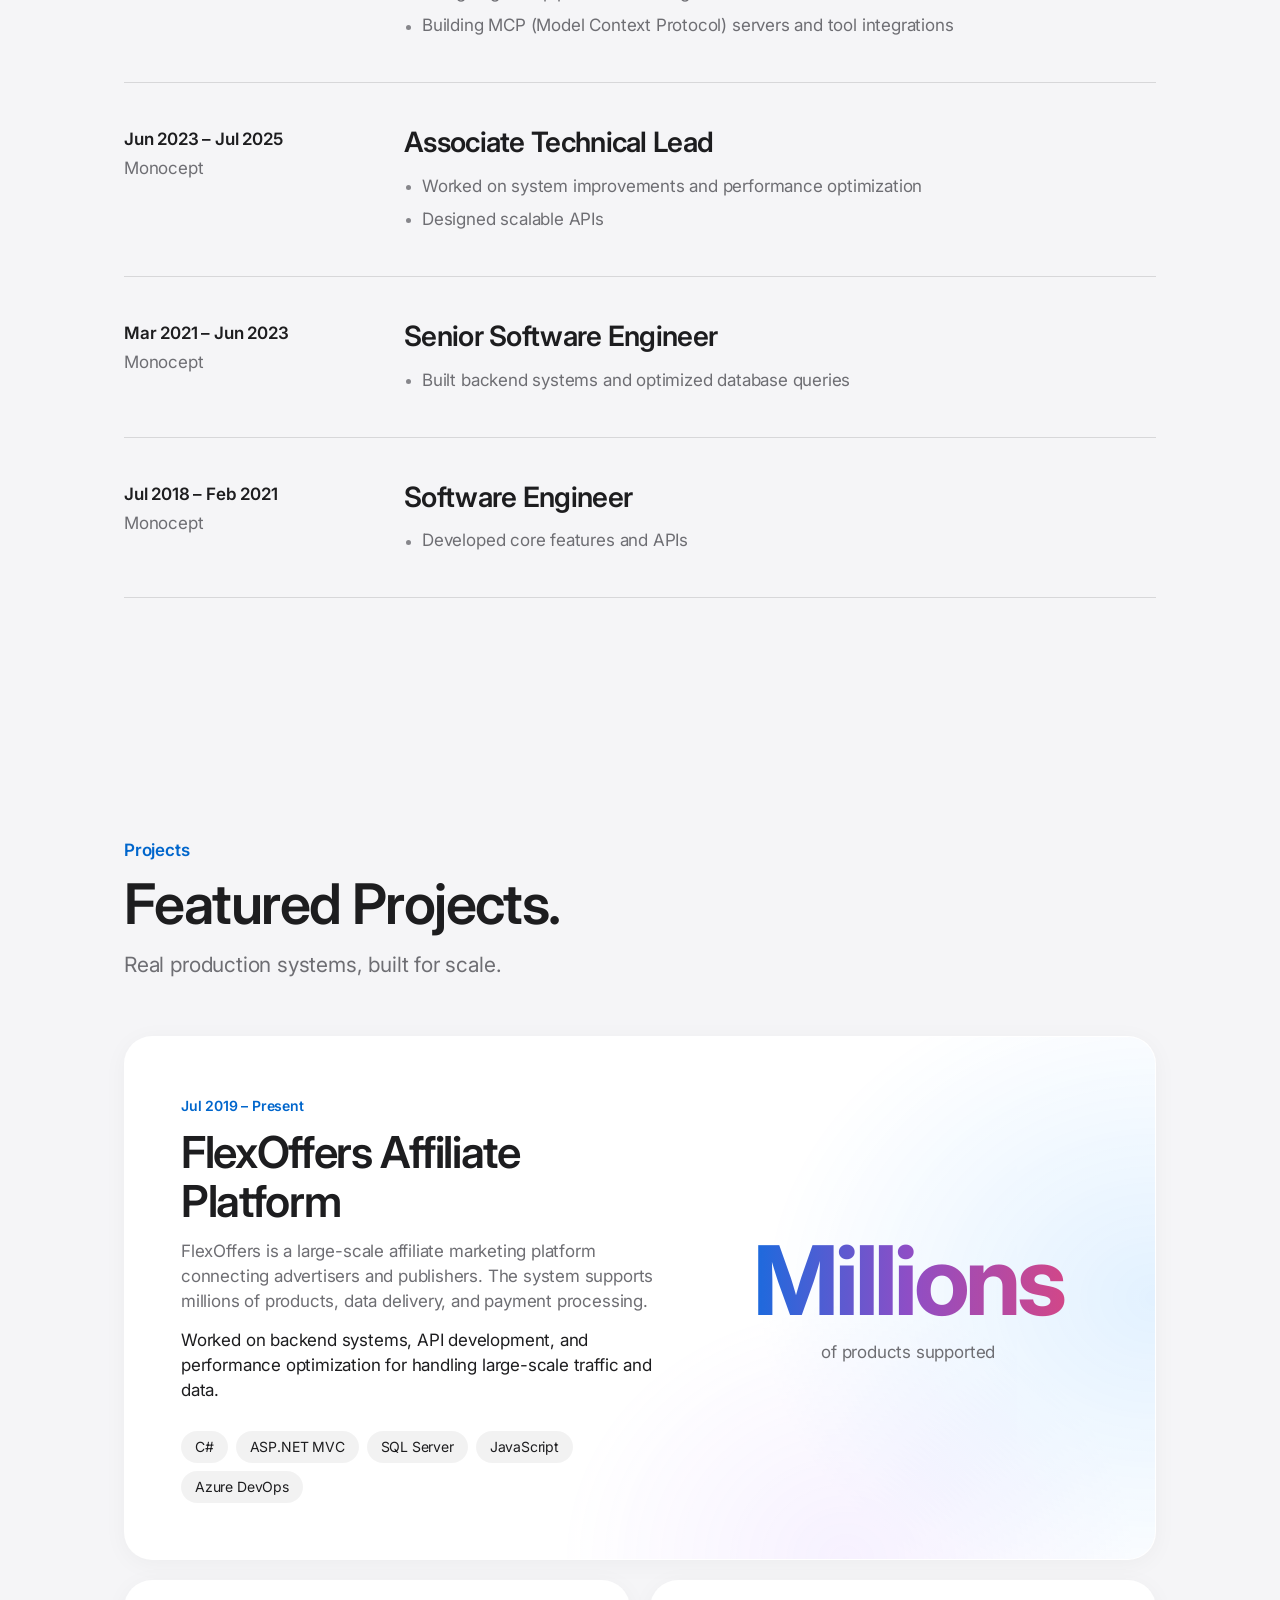
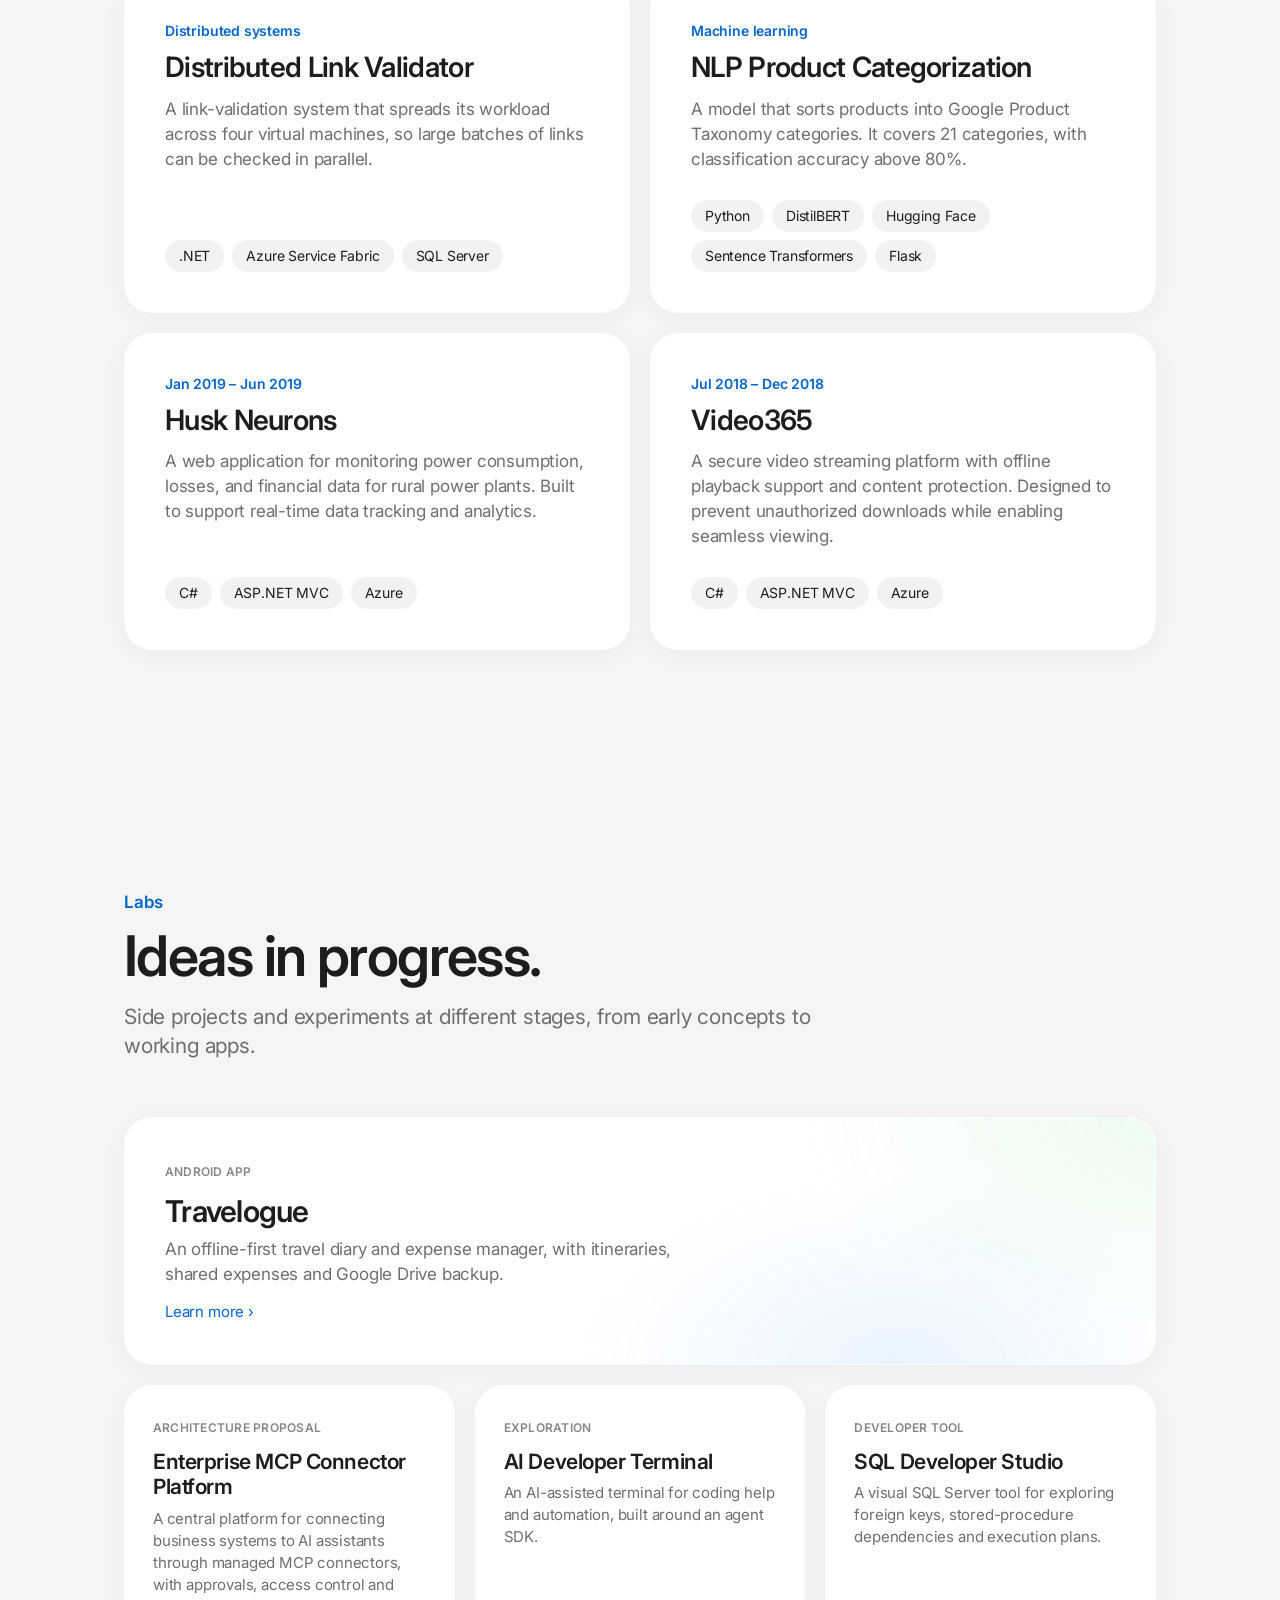
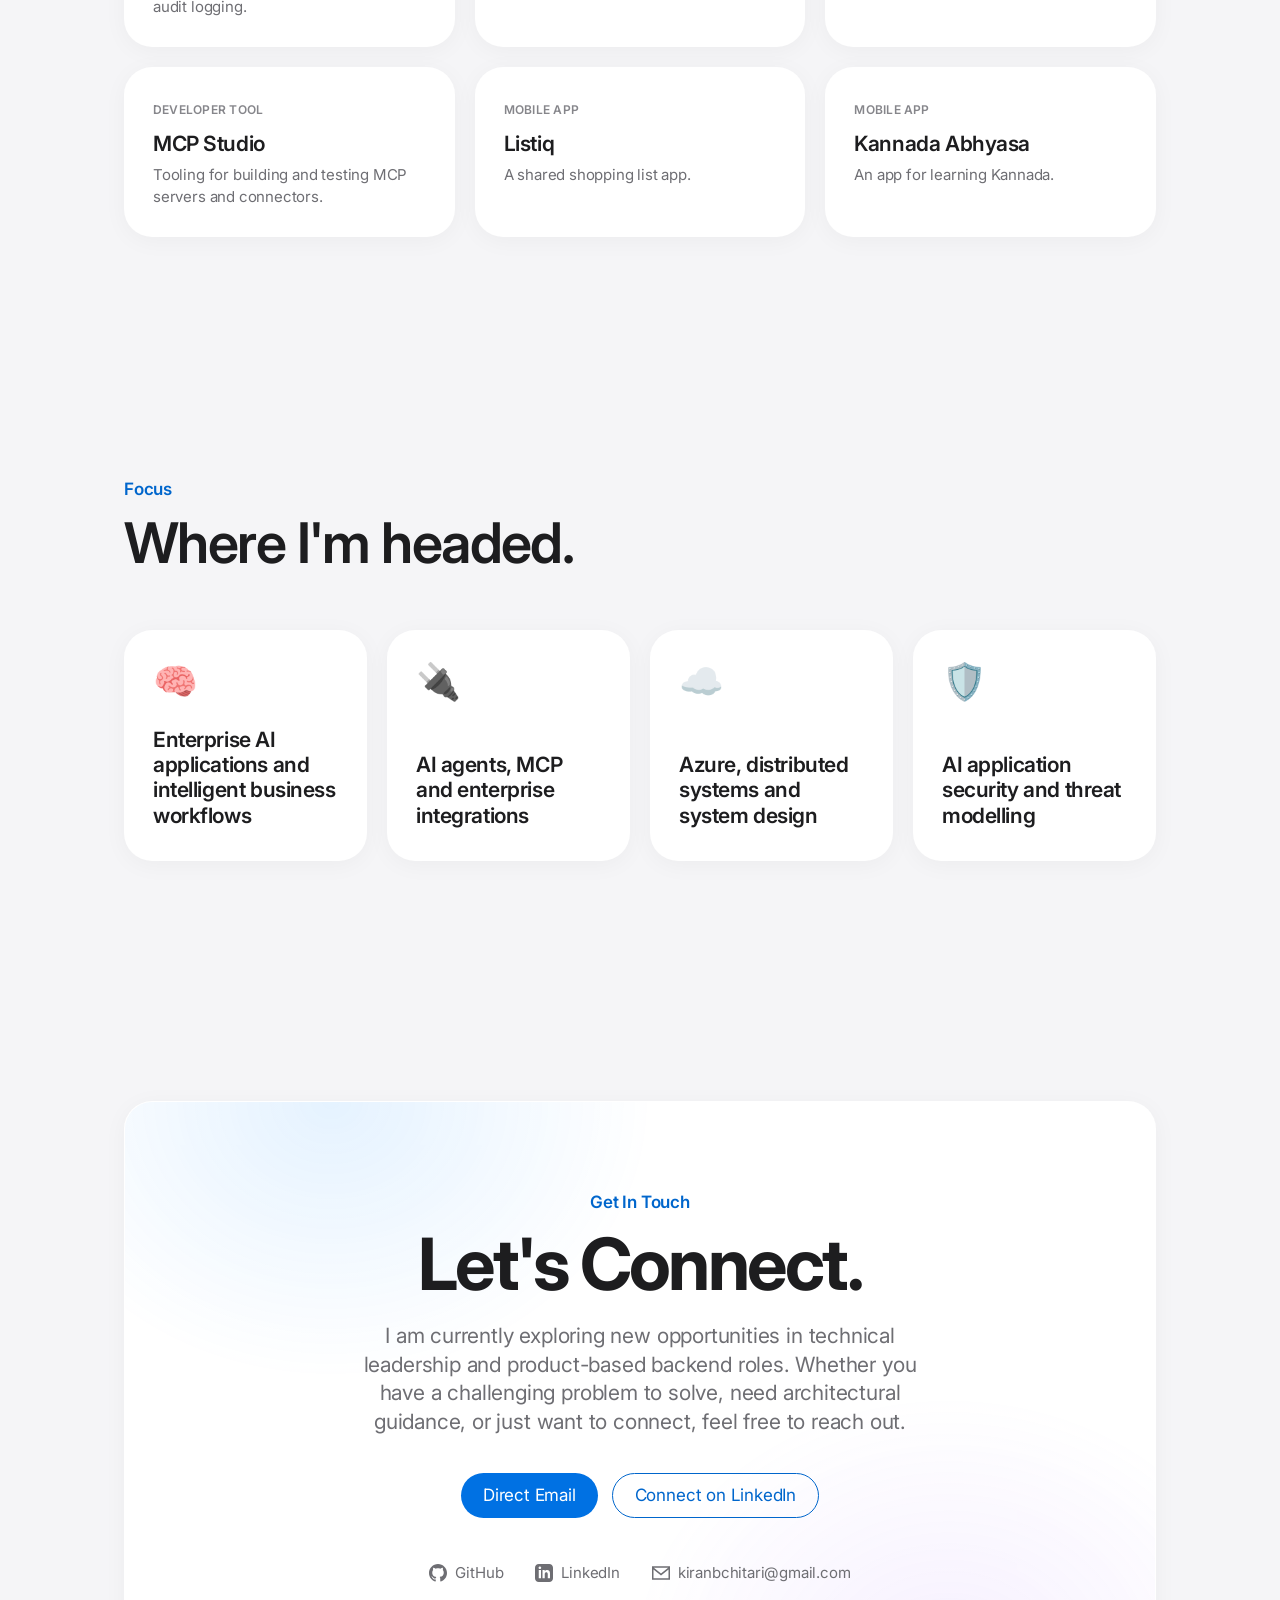
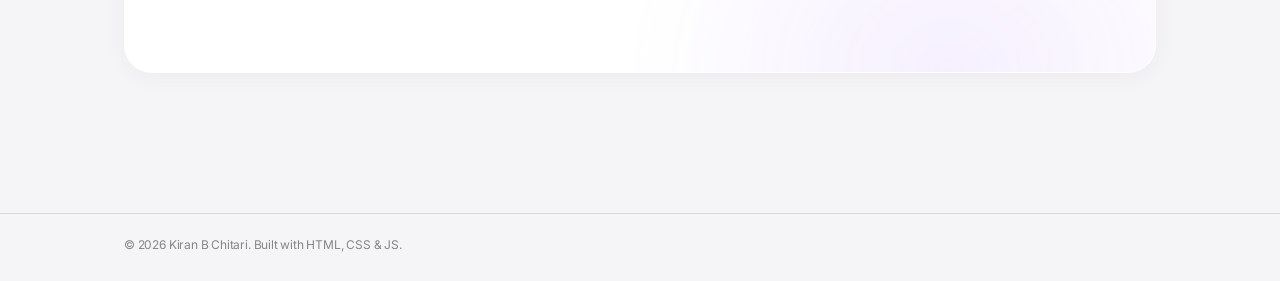
==== commit b567c519: "Add Travelogue to the Privacy menu and Labs Co-Authored-By: Claude Opus 5.5 <noreply@anthropic.com>" ====
--- a/index.html
+++ b/index.html
@@ -51,6 +51,7 @@
                     <ul class="dropdown-menu">
                         <li><a href="privacy/kannada-abhyasa.html" class="nav-link">Kannada Abhyasa</a></li>
                          <li><a href="privacy/listiq.html" class="nav-link">Listiq</a></li>
+                         <li><a href="/Travelogue/privacy.html" class="nav-link">Travelogue</a></li>
                     </ul>
                 </li>
                 <li><a href="#contact" class="nav-link">Contact</a></li>
@@ -471,6 +472,12 @@
             </div>
 
             <div class="labs-grid">
+                <a href="/Travelogue/" class="lab-card lab-link lab-featured glass-card reveal">
+                    <span class="lab-tag">Android app</span>
+                    <h3>Travelogue</h3>
+                    <p>An offline-first travel diary and expense manager, with itineraries, shared expenses and Google Drive backup.</p>
+                    <span class="lab-more">Learn more <span aria-hidden="true">›</span></span>
+                </a>
                 <div class="lab-card glass-card reveal">
                     <span class="lab-tag">Architecture proposal</span>
                     <h3>Enterprise MCP Connector Platform</h3>
--- a/style.css
+++ b/style.css
@@ -732,6 +732,55 @@
     margin-top: 8px;
     font-size: 15px;
     color: var(--text-secondary);
+}
+
+.lab-link {
+    display: block;
+    transition: transform 0.5s var(--ease-out), opacity 0.9s var(--ease-out), background-color 0.4s ease;
+}
+
+.lab-link.active:hover {
+    transform: scale(1.015);
+}
+
+.lab-featured {
+    grid-column: 1 / -1;
+    padding: 40px;
+    position: relative;
+    overflow: hidden;
+    isolation: isolate;
+}
+
+.lab-featured::before {
+    content: "";
+    position: absolute;
+    z-index: -1;
+    inset: 0;
+    opacity: var(--aurora-opacity);
+    background:
+        radial-gradient(50% 120% at 100% 0%, rgba(48, 209, 88, 0.16), transparent 70%),
+        radial-gradient(45% 110% at 75% 100%, rgba(41, 151, 255, 0.18), transparent 70%);
+}
+
+.lab-featured h3 {
+    font-size: 30px;
+    letter-spacing: -0.025em;
+}
+
+.lab-featured p {
+    max-width: 560px;
+    font-size: 17px;
+}
+
+.lab-more {
+    display: inline-block;
+    margin-top: 14px;
+    font-size: 15px;
+    color: var(--accent);
+}
+
+.lab-link:hover .lab-more {
+    text-decoration: underline;
 }
 
 /* ===== Experience ===== */
@@ -1240,7 +1289,8 @@
     }
 
     .project-card,
-    .project-featured {
+    .project-featured,
+    .lab-featured {
         padding: 32px 28px;
     }
 
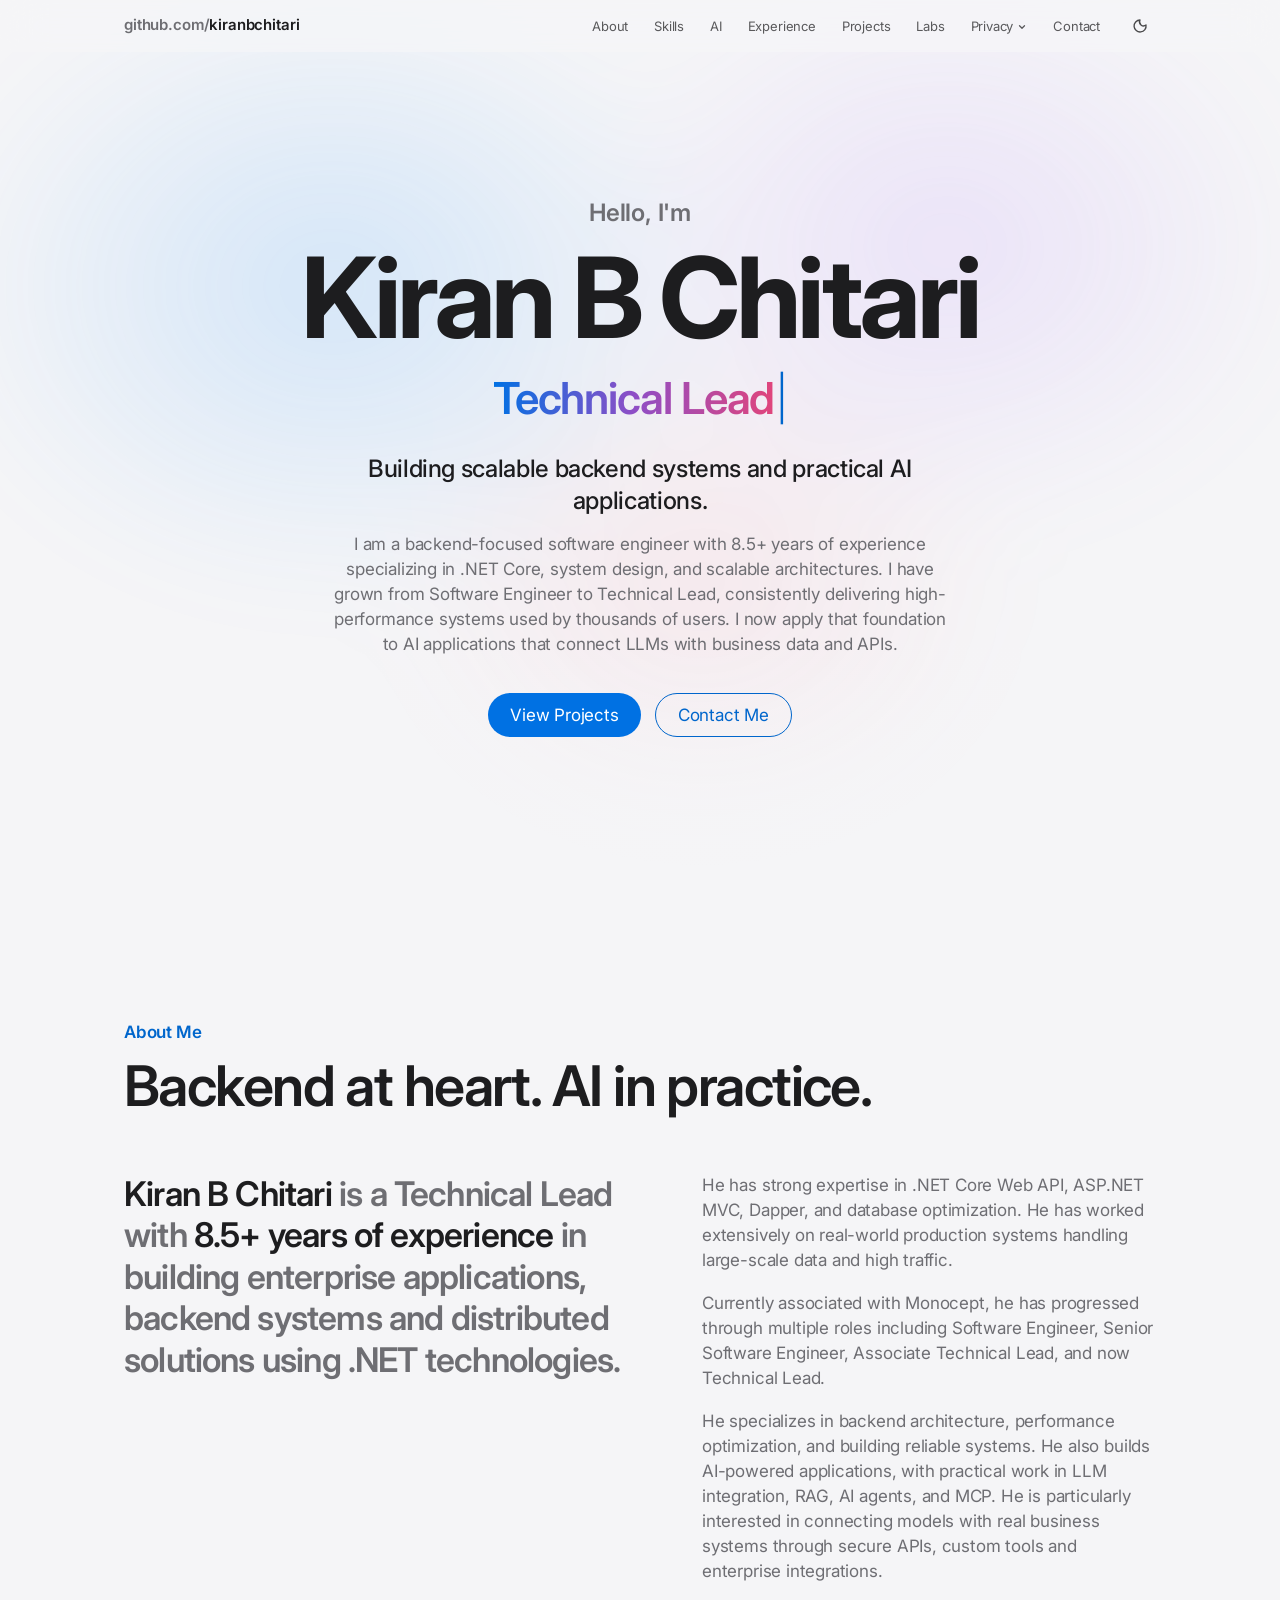
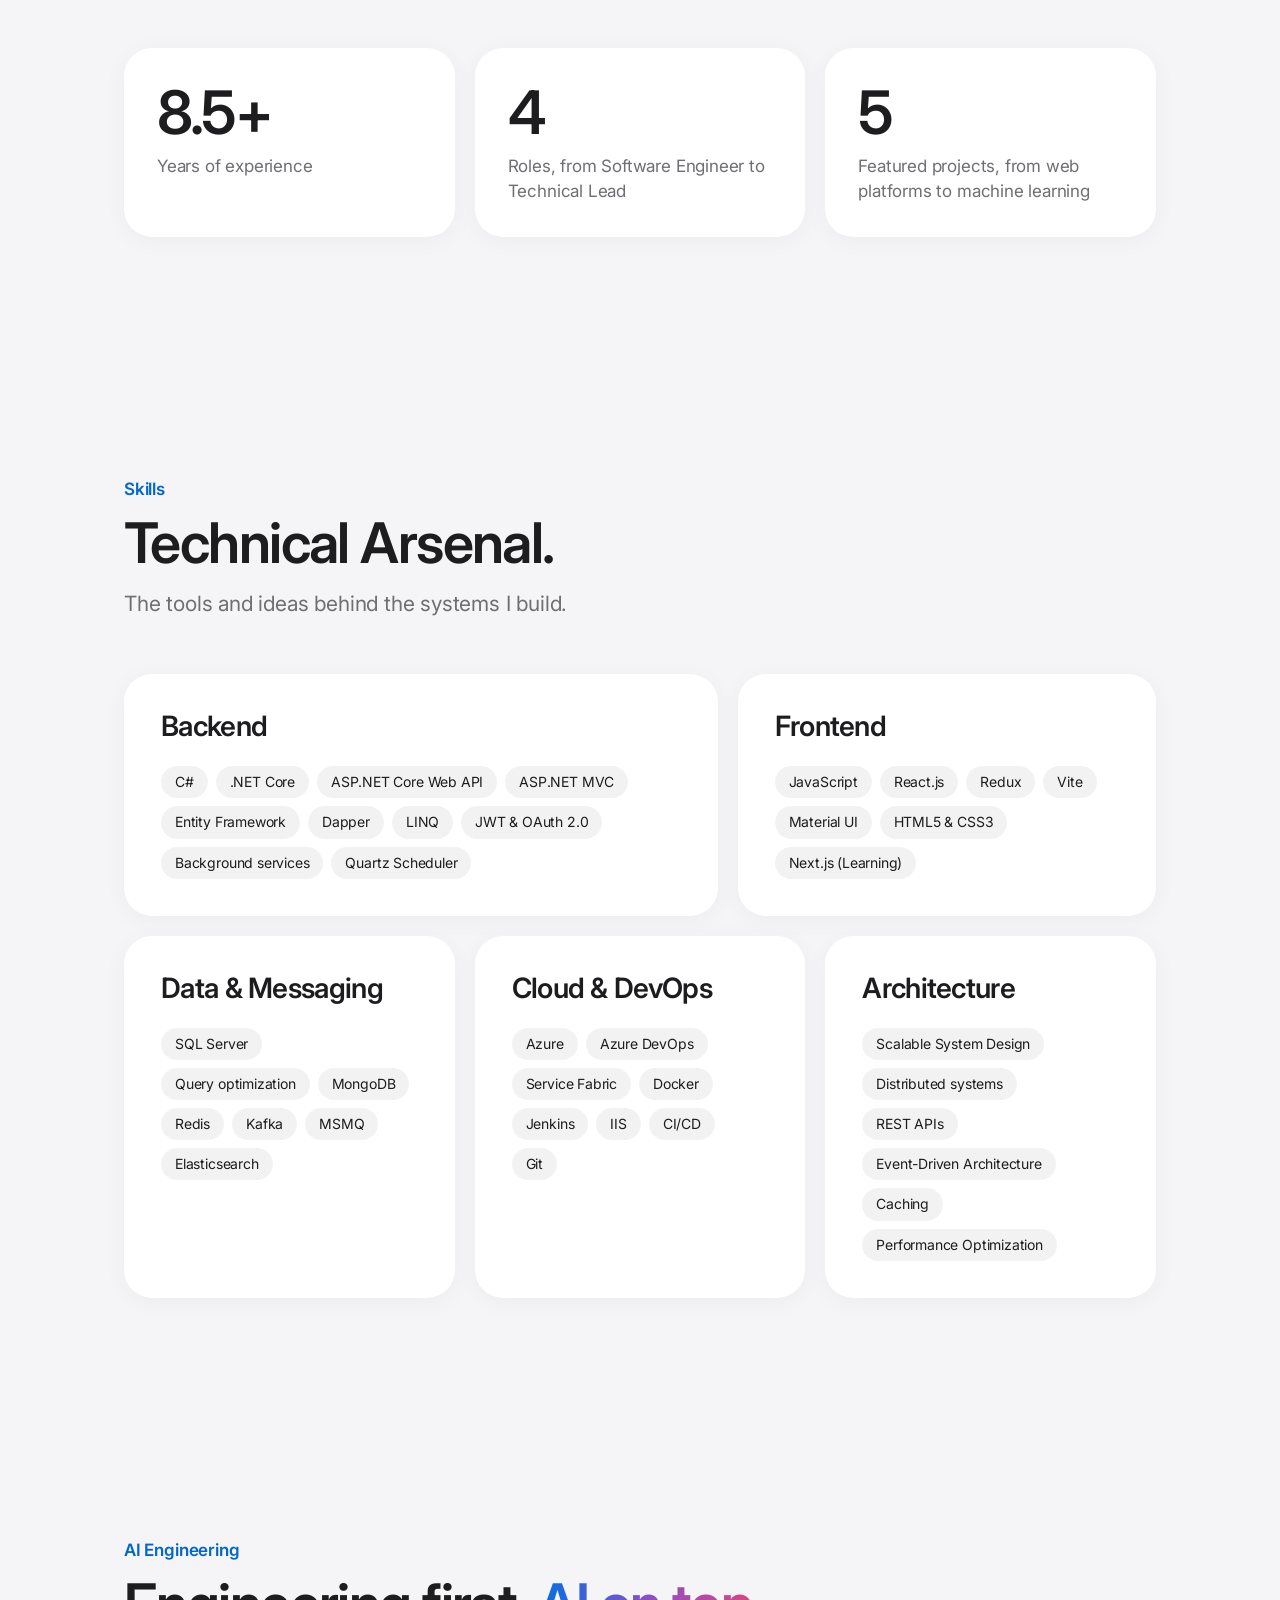
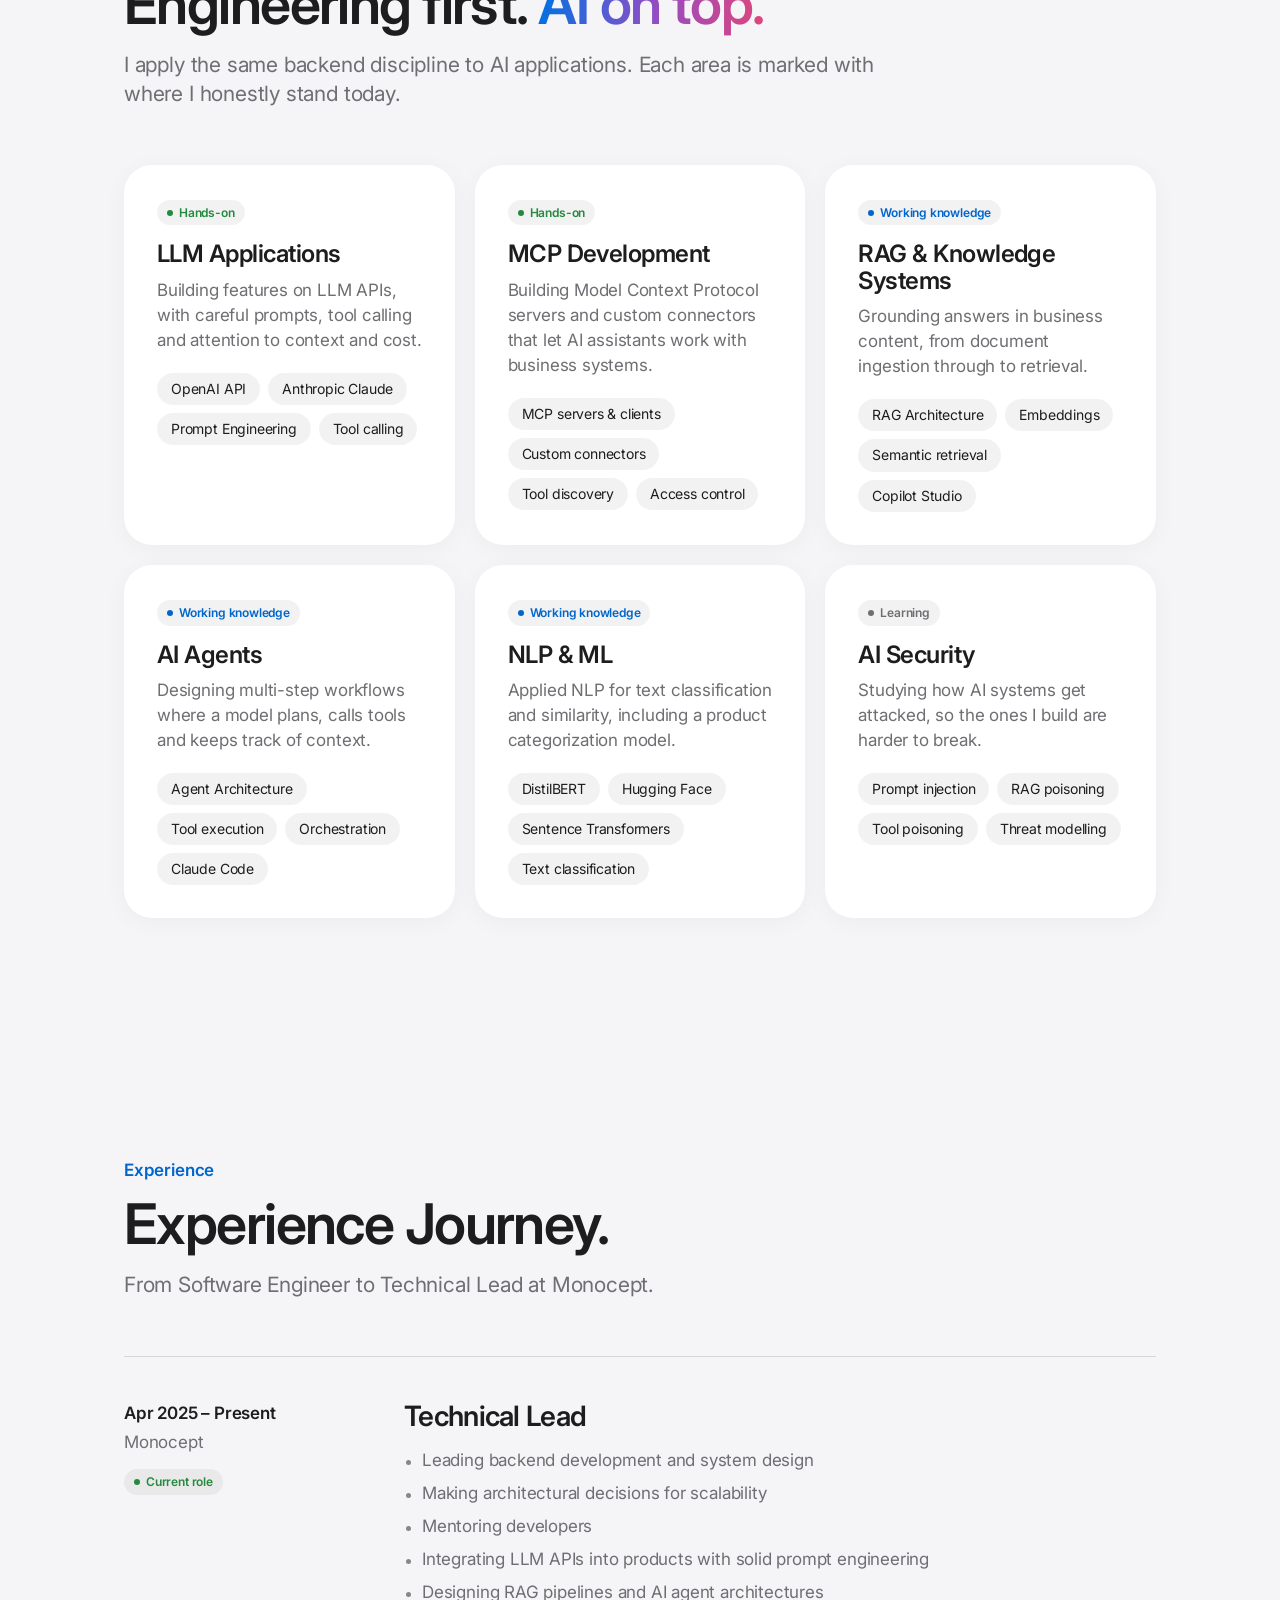
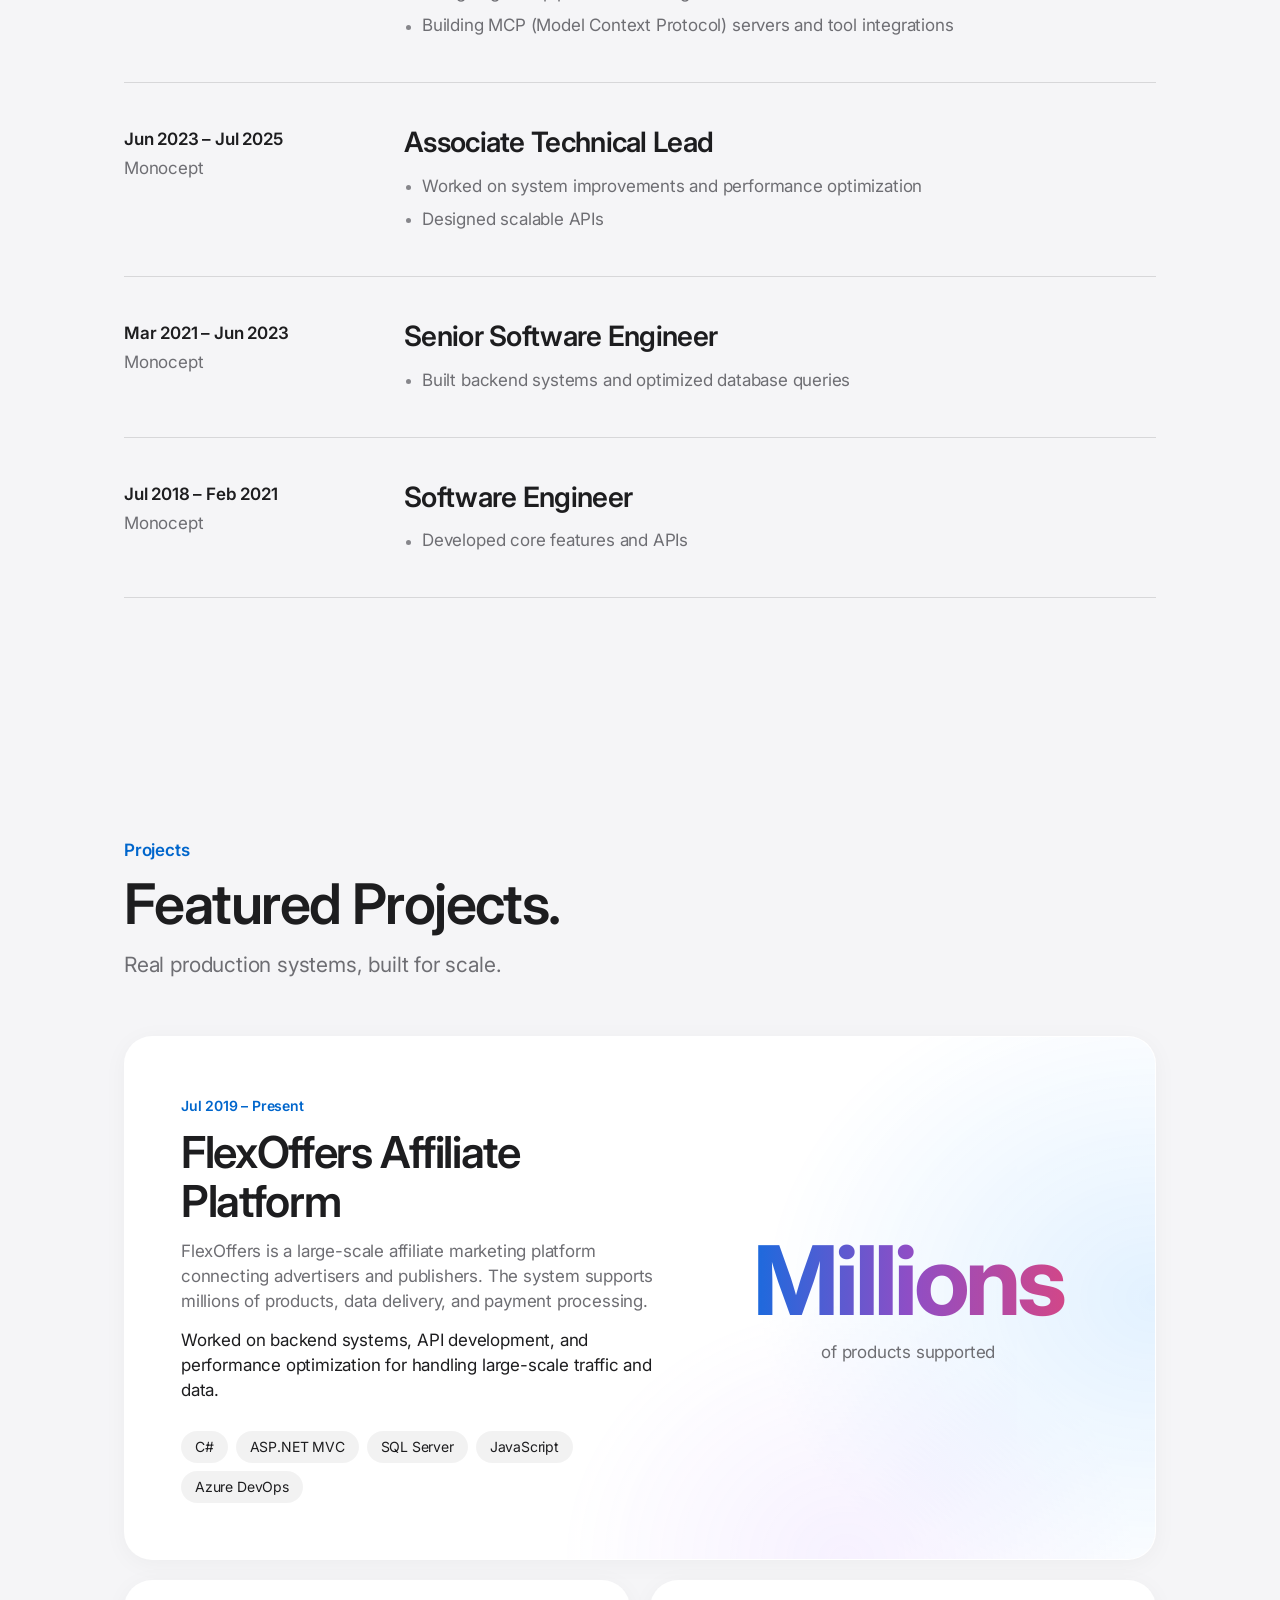
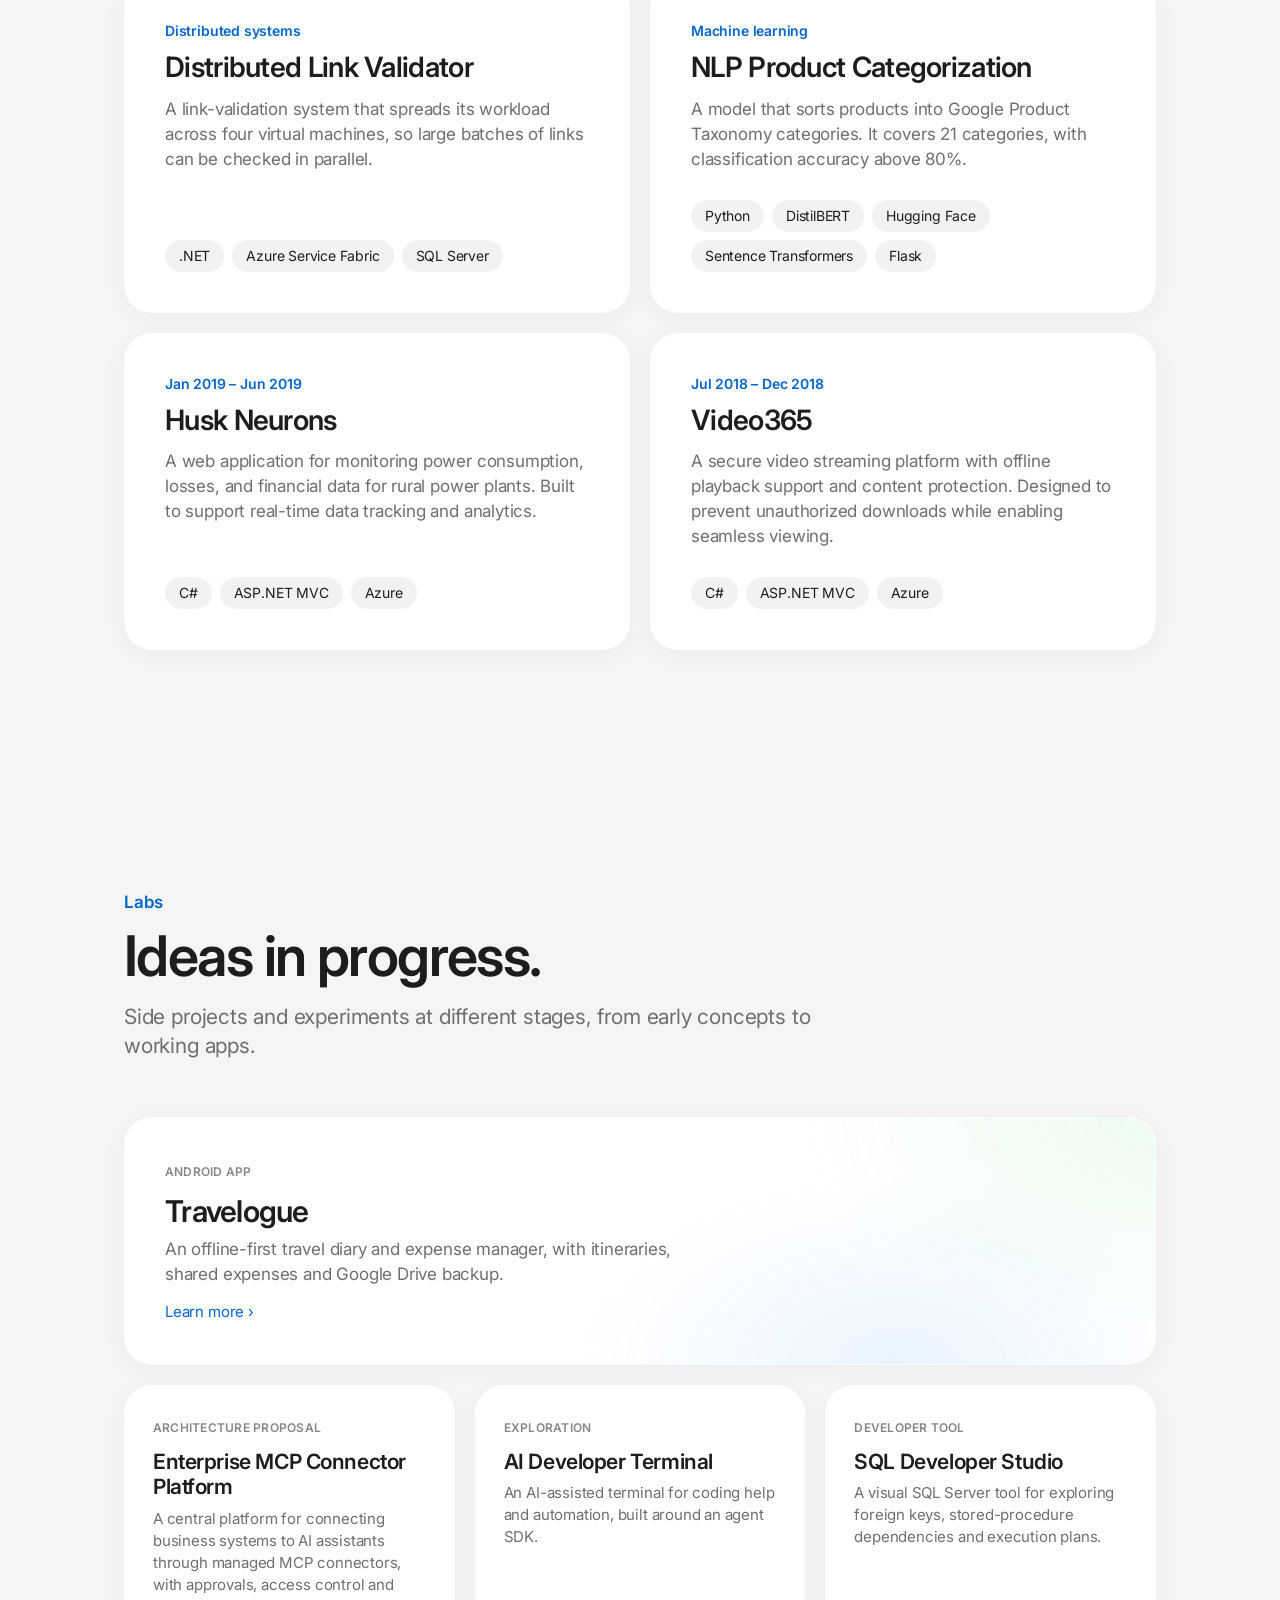
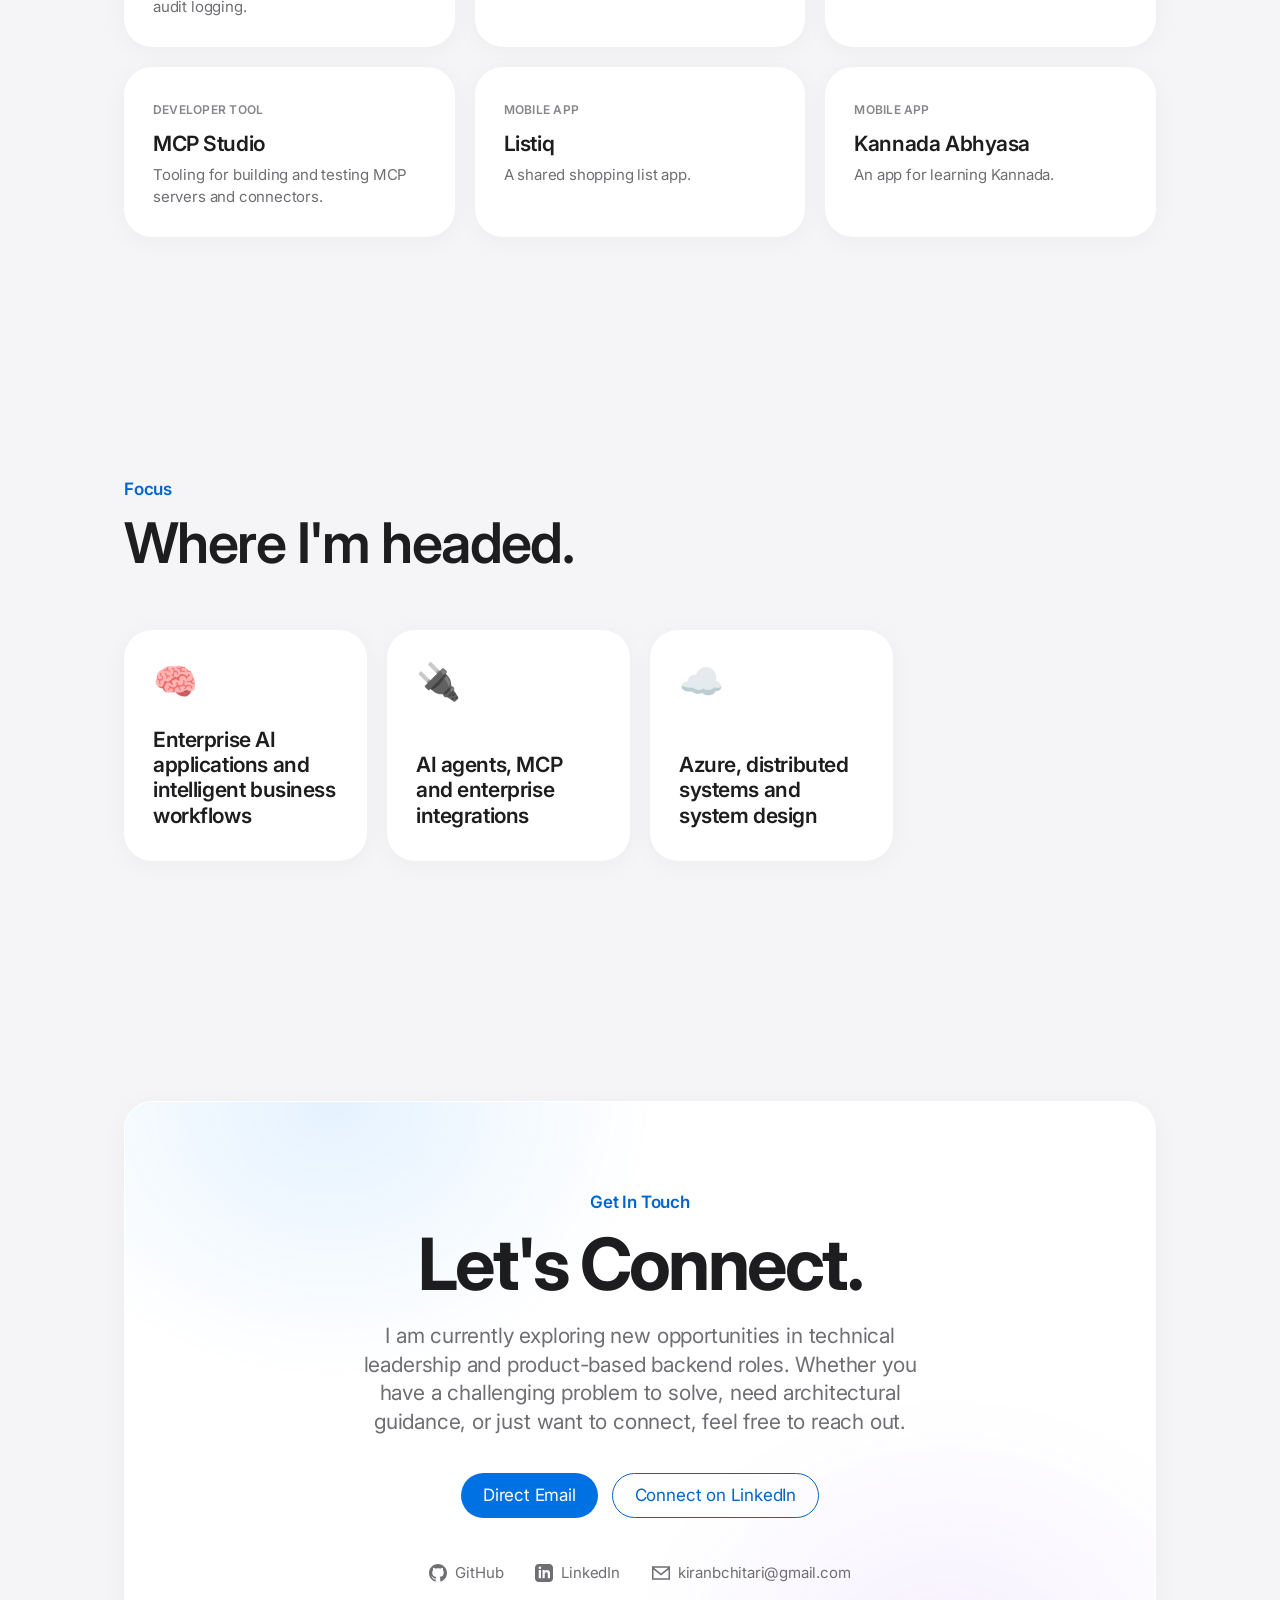
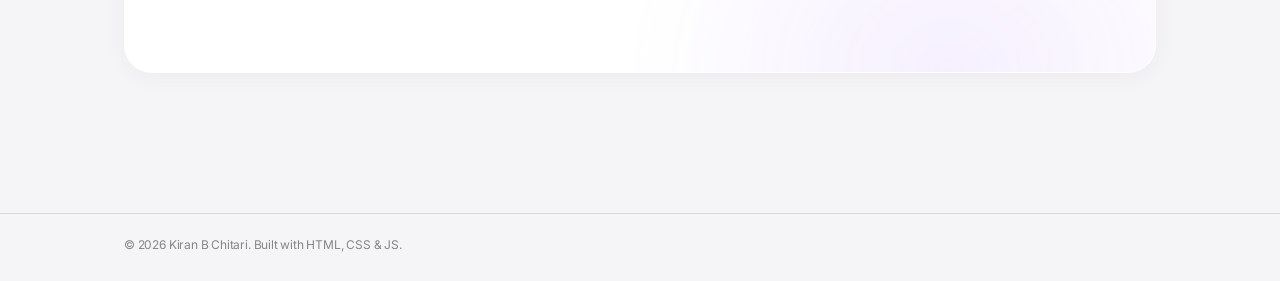
==== commit e08bb872: "Add MyVault to the Privacy menu Co-Authored-By: Claude Opus 5.5 <noreply@anthropic.com>" ====
--- a/index.html
+++ b/index.html
@@ -51,6 +51,7 @@
                     <ul class="dropdown-menu">
                         <li><a href="privacy/kannada-abhyasa.html" class="nav-link">Kannada Abhyasa</a></li>
                          <li><a href="privacy/listiq.html" class="nav-link">Listiq</a></li>
+                         <li><a href="/MyVault/privacy.html" class="nav-link">MyVault</a></li>
                          <li><a href="/Travelogue/privacy.html" class="nav-link">Travelogue</a></li>
                     </ul>
                 </li>
